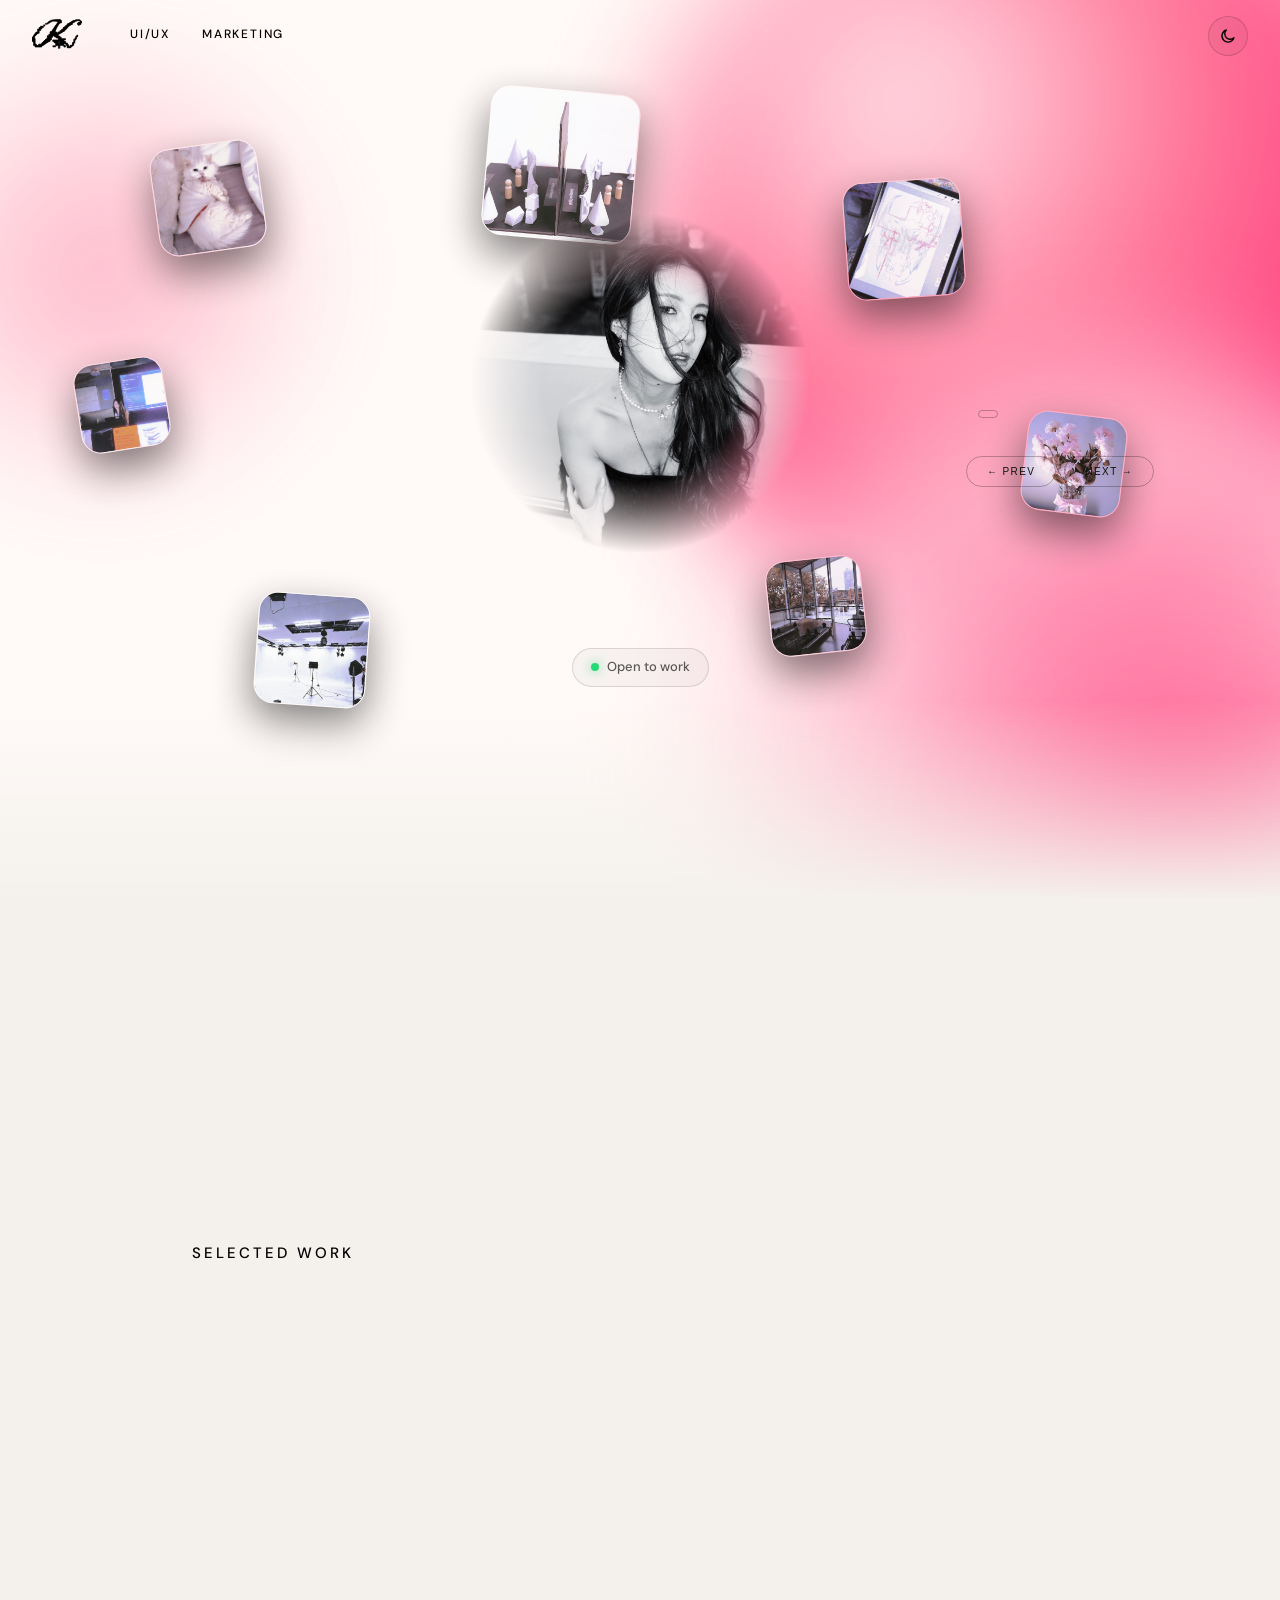
==== index.html @ b16f9fa7 "haha" ====
<!DOCTYPE html>
<html lang="en">
<head>
  <meta charset="utf-8">
  <meta name="viewport" content="width=device-width, initial-scale=1">
  <meta name="description" content="Karina Zhu - Multi-disciplinary designer building contemporary brands and crafting stories that capture attention.">

  <title>Karina Zhu</title>

  <link rel="icon" type="image/svg+xml" href="logo.svg">
  <link rel="preconnect" href="https://fonts.googleapis.com">
  <link rel="preconnect" href="https://fonts.gstatic.com" crossorigin>
  <link href="https://fonts.googleapis.com/css2?family=DM+Sans:wght@300;400;500&family=DM+Serif+Display:ital@0;1&family=Press+Start+2P&display=swap" rel="stylesheet">
  <link rel="stylesheet" href="style.css">

  <script src="https://cdnjs.cloudflare.com/ajax/libs/typed.js/2.1.0/typed.umd.js" defer></script>
  <script defer src="KarinaZhu.js"></script>
</head>

<body>
  <div id="loader">
    <img
    src="logo.svg"
    alt="Karina Zhu"
    class="loader-logo"
    >

    <p class="loader-text"></p>

    <div class="loader-dots">
    <span></span>
    <span></span>
    <span></span>
  </div>
</div>

  <a href="#" class="site-logo" aria-label="Karina Zhu home">    <svg width="137" height="81" viewBox="0 0 137 81" fill="none" xmlns="http://www.w3.org/2000/svg" aria-hidden="true">      <path d="M63.5 35.8931H68V39.3931H71V35.3931H76.5V31.8931H81V28.8931H83.5V27.3931H85.5V23.3931H89.5V20.8931H92V18.3931H94V16.8931H96V14.8931H98V12.3931H102.5V10.3931H104.5V8.8931H108.5V6.3931H112V4.3931H119V2.3931H131.5V4.3931H121.5V6.3931H116.5V8.8931H113V10.8931H110.5V13.3931V14.8931H106.5V16.8931H102.5V19.3931H100.5V20.8931H98V23.8931H96V25.8931H94V27.8931H92V29.8931H90V32.3931H88V34.3931H83.5V36.3931H82V37.8931H77.5V40.3931H73.5V42.3931H71V45.3931H60V35.8931H63.5Z" fill="black"/>      <path d="M131.5 4.3931V8.8931H127.5V10.8931H125V14.8931H127V17.3931H129.5V14.8931H134V10.8931H136V6.3931H133.5V4.3931H131.5Z" fill="black"/>      <path d="M131.5 4.3931V2.3931H119V4.3931H112V6.3931H108.5V8.8931H104.5V10.3931H102.5V12.3931H98V14.8931H96V16.8931H94V18.3931H92V20.8931H89.5V23.3931H85.5V27.3931H83.5V28.8931H81V31.8931H76.5V35.3931H71V39.3931H68V35.8931H63.5H60V45.3931H71V42.3931H73.5V40.3931H77.5V37.8931H82V36.3931H83.5V34.3931H88V32.3931H90V29.8931H92V27.8931H94V25.8931H96V23.8931H98V20.8931H100.5V19.3931H102.5V16.8931H106.5V14.8931H110.5V13.3931V10.8931H113V8.8931H116.5V6.3931H121.5V4.3931H131.5ZM131.5 4.3931V8.8931H127.5V10.8931H125V14.8931H127V17.3931H129.5V14.8931H134V10.8931H136V6.3931H133.5V4.3931H131.5Z" stroke="black"/>      <path d="M72.5 46.3931H76V49.8931H80V53.8931H91.5V57.3931H87.5V61.3931H84V64.8931H87.5V72.8931H76V65.3931V61.3931H72.5V57.3931V46.3931Z" fill="black"/>      <path d="M87.5 72.8931V76.8931H91.5V72.8931H87.5Z" fill="black"/>      <path d="M72.5 61.3931V57.3931H57V61.3931H61V65.3931H65V72.8931H72.5V65.3931V61.3931Z" fill="black"/>      <path d="M72.5 65.3931V72.8931V80.3931H76V72.8931V65.3931H72.5Z" fill="black"/>      <path d="M87.5 72.8931V64.8931H84V61.3931H87.5V57.3931H91.5V53.8931H80V49.8931H76V46.3931H72.5V57.3931M87.5 72.8931H76M87.5 72.8931V76.8931H91.5V72.8931H87.5ZM76 72.8931V65.3931M76 72.8931V80.3931M72.5 61.3931H76V65.3931M72.5 61.3931V57.3931M72.5 61.3931V65.3931M72.5 57.3931H57V61.3931H61V65.3931H65V72.8931H72.5M72.5 72.8931V65.3931M72.5 72.8931V80.3931M72.5 65.3931H76M72.5 65.3931V80.3931M76 65.3931V80.3931M76 80.3931H72.5" stroke="black"/>      <path d="M65 72.8931V76.8931H57V72.8931H65Z" fill="black" stroke="black"/>      <path d="M61.5 45.3931V48.8931H65.5V50.8931H67.5V52.3931H71.5H73V47.3931L61.5 45.3931Z" fill="black"/>      <path d="M88 61.3931H92V65.8931H97V70.3931H100V73.8931H102.5V77.3931H105V71.8931H111V64.3931H114.5V55.8931H117.5V52.3931H120V47.3931H123V43.8931H125V48.8931H122V54.3931H120V57.8931H117.5V65.8931H114.5V70.3931H113V73.8931H109.5V75.3931H107V77.3931V78.8931H105H96.5V71.8931H93V67.3931H90.5H83.5V63.3931V59.3931L88 61.3931Z" fill="black"/>      <path d="M61.5 45.3931V48.8931H65.5V50.8931H67.5V52.3931H71.5H73V47.3931L61.5 45.3931Z" stroke="black"/>      <path d="M88 61.3931H92V65.8931H97V70.3931H100V73.8931H102.5V77.3931H105V71.8931H111V64.3931H114.5V55.8931H117.5V52.3931H120V47.3931H123V43.8931H125V48.8931H122V54.3931H120V57.8931H117.5V65.8931H114.5V70.3931H113V73.8931H109.5V75.3931H107V77.3931V78.8931H105H96.5V71.8931H93V67.3931H90.5H83.5V63.3931V59.3931L88 61.3931Z" stroke="black"/>      <path d="M68 44.3931V42.8931L59.5 41.8931C61.5 47.0931 69 49.0598 72.5 49.3931V45.8931H71.5V44.3931H68Z" fill="black" stroke="black"/>      <path d="M76.5 10.3931C71.6667 17.0598 62.4 31.4931 64 35.8931C65.6 40.2931 62.6667 42.0598 61 42.3931V45.8931H56.5V49.8931H53V57.3931H49.5V61.3931H46.5C40.3333 65.7264 28 74.2931 28 73.8931V72.8931H26V76.8931H8.5V72.8931H4.5V61.3931H0.5V49.8931H2C3.5 45.5598 10.4 36.9931 12 35.3931H15.5V27.3931H19.5V23.3931H23.5V19.8931H31V23.3931H27V27.3931H23.5V31.3931H19.5V38.8931H17C14.5 41.0598 6 46.5931 6 53.3931H8.5V68.8931H12V72.8931H18.5V68.8931H26.5V66.3931C30.3333 62.8931 38.1 55.5931 38.5 54.3931H42V45.8931H46V42.3931H49.5V34.8931H53C60.3333 24.2264 74.9 2.6931 76.5 1.8931L78 3.3931L80 4.8931V10.3931H78.5H76.5Z" fill="black"/>      <path d="M28 73.8931C28 74.2931 40.3333 65.7264 46.5 61.3931H49.5V57.3931H53V49.8931H56.5V45.8931H61V42.3931C62.6667 42.0598 65.6 40.2931 64 35.8931C62.4 31.4931 71.6667 17.0598 76.5 10.3931H78.5H80V4.8931L78 3.3931L76.5 1.8931C74.9 2.6931 60.3333 24.2264 53 34.8931H49.5V42.3931H46V45.8931H42V54.3931H38.5C38.1 55.5931 30.3333 62.8931 26.5 66.3931V68.8931H18.5V72.8931H12V68.8931H8.5V53.3931H6C6 46.5931 14.5 41.0598 17 38.8931H19.5V31.3931H23.5V27.3931H27V23.3931H31V19.8931H23.5V23.3931H19.5V27.3931H15.5V35.3931H12C10.4 36.9931 3.5 45.5598 2 49.8931H0.5V61.3931H4.5V72.8931H8.5V76.8931H26V72.8931H28M28 73.8931C28 73.4931 28 73.0598 28 72.8931M28 73.8931V72.8931" stroke="black"/>      <path d="M31.5 15.8931V19.8931H35.5V15.8931H31.5Z" fill="black" stroke="black"/>      <path d="M36.5 11.3931V15.3931H40.5C50.8333 10.7264 54.7 2.79311 71.5 8.39311L76.5 10.8931H80.5V3.3931H77.5V0.893097H76C67.5 -0.273567 48.9 0.593115 40.5 11.3931H36.5Z" fill="black" stroke="black"/>    </svg>  </a>

  <nav class="nav" aria-label="Main navigation">
    <a href="#projects" class="nav__link">UI/UX</a>
    <a href="marketing.html" class="nav__link">Marketing</a>
  </nav>

  <button type="button" class="theme-toggle" id="themeToggle" aria-label="Switch to light mode" aria-pressed="false">
    <svg class="theme-toggle__icon theme-toggle__icon--sun" viewBox="0 0 24 24" fill="none" stroke="currentColor" stroke-width="1.8" stroke-linecap="round" aria-hidden="true">
      <circle cx="12" cy="12" r="4.2"></circle>
      <path d="M12 2.5v2.6M12 18.9v2.6M4.6 4.6l1.8 1.8M17.6 17.6l1.8 1.8M2.5 12h2.6M18.9 12h2.6M4.6 19.4l1.8-1.8M17.6 6.4l1.8-1.8"></path>
    </svg>
    <svg class="theme-toggle__icon theme-toggle__icon--moon" viewBox="0 0 24 24" fill="none" stroke="currentColor" stroke-width="1.8" stroke-linecap="round" stroke-linejoin="round" aria-hidden="true">
      <path d="M20 14.2A8.2 8.2 0 1 1 9.8 4a6.6 6.6 0 0 0 10.2 10.2Z"></path>
    </svg>
  </button>

  <main>
    <section class="hero" aria-label="Introduction">
      <div class="hero-gradient" aria-hidden="true">
        <div class="hero-gradient__blob hero-gradient__blob--1"></div>
        <div class="hero-gradient__blob hero-gradient__blob--2"></div>
        <div class="hero-gradient__blob hero-gradient__blob--3"></div>
      </div>

      <div class="hero-collage">
        <img src="mycat.jpg" class="hero-tile hero-tile--1" alt="" data-caption="My cat :3">
        <img src="prototype.jpg" class="hero-tile hero-tile--2" alt="" data-caption="Prototype for my graduate project.">
        <img src="drawing.jpg" class="hero-tile hero-tile--3" alt="" data-caption="You may see me drawing on the train 🎨">
        <img src="flowers.jpg" class="hero-tile hero-tile--4" alt="" data-caption="Flowers made my room looking cute.">
        <img src="pilates.jpg" class="hero-tile hero-tile--5" alt="" data-caption="My favourite exercise~">
        <img src="shooting.jpg" class="hero-tile hero-tile--6" alt="" data-caption="I'M A MODEL 🪩">
        <img src="figma.JPG" class="hero-tile hero-tile--7" alt="" data-caption="Held a Figma workshop @ USYD">
      </div>

      <div class="hero-content">
        <div class="hero-photo reveal">
          <img src="profile.jpg" alt="Karina Zhu" class="hero-photo__img">
        </div>

        <p class="hero-content__role reveal">
          <span class="rn-text"></span>
        </p>

        <p class="hero-status reveal">
          <span class="hero-status__dot" aria-hidden="true"></span>
          Open to work
        </p>
      </div>
    </section>

    <section class="intro">
      <div class="container">
        <h1 class="intro__headline intro__text reveal">
          Master of design graduate @ USYD
          <br>
          Principal Designer @ Unlimited Plus
        </h1>
        <p class="intro__copy intro__text reveal">
          Creating human-centered digital experiences that solve real problems and drive meaningful engagement.
        </p>
      </div>
    </section>

    <section id="projects" class="projects">
      <div class="container">
        <p class="projects__label">Selected work</p>
        <ul class="project-list" aria-label="Project list">
         <li class="project reveal" data-project="0" tabindex="0" role="button" aria-label="View Crossing without Crossing project">
            <div class="project__left">
              <span class="project__index" aria-hidden="true">01</span>
              <div>
                <h2 class="project__name">Crossing without Crossing</h2>
                <p class="project__discipline">Experience Design · Interactive Installation</p>
              </div>
            </div>
            <span class="project__arrow" aria-hidden="true">→</span>
          </li>

          <li class="project reveal" data-project="1" tabindex="0" role="button" aria-label="View City2Surf project">
            <div class="project__left">
              <span class="project__index" aria-hidden="true">02</span>
              <div>
                <h2 class="project__name">City2Surf</h2>
                <p class="project__discipline">UI/UX Design · Website</p>


              </div>
            </div>
            <span class="project__arrow" aria-hidden="true">→</span>
          </li>

          <li class="project reveal" data-project="2" tabindex="0" role="button" aria-label="View Ocean Echoes, City Rhythms project">
            <div class="project__left">
              <span class="project__index" aria-hidden="true">03</span>
              <div>
                <h2 class="project__name">Yasumo</h2>
                <p class="project__discipline">Product Design · Software Interfaces</p>


              </div>
            </div>
            <span class="project__arrow" aria-hidden="true">→</span>
          </li>

          <li class="project reveal" data-project="3" tabindex="0" role="button" aria-label="View Hester project">
            <div class="project__left">
              <span class="project__index" aria-hidden="true">04</span>
              <div>
                <h2 class="project__name">The Underwater Metropolis of 2100</h2>
                <p class="project__discipline">3D Modeling · Game Design</p>


              </div>
            </div>
            <span class="project__arrow" aria-hidden="true">→</span>
          </li>
        </ul>
      </div>
    </section>


    <section class="page-section page-section--wide" id="marketing">
      <div class="section-inner section-inner--wide">
        <h2 class="section-heading reveal">Archive</h2>

        <div class="stacks reveal" id="stacks">
          <div class="stack" data-stack="design" data-index="0" role="button" tabindex="0" aria-pressed="false" aria-label="Open Design">
            <div class="stack-pile">
              <div class="stack-layer stack-layer-3" aria-hidden="true"><img src="City2Surf.png" alt="" loading="lazy"></div>
              <div class="stack-layer stack-layer-4" aria-hidden="true"><img src="Ocean Echoes, City Rhythms.png" alt="" loading="lazy"></div>
              <div class="stack-layer stack-layer-1" aria-hidden="true"><img src="yasumo.jpg" alt="" loading="lazy"></div>
              <div class="stack-layer stack-layer-2" aria-hidden="true"><img src="Front end.jpg" alt="" loading="lazy"></div>
              <div class="stack-cover"><img src="cover 1.png" alt="Design"></div>
            </div>
            <div class="stack-label"> UI/UX </div>
          </div>

          <div class="stack" data-stack="marketing" data-index="1" role="button" tabindex="0" aria-pressed="false" aria-label="Open Marketing &amp; Branding">
            <div class="stack-pile">
              <div class="stack-layer stack-layer-3" aria-hidden="true"><img src="Poca.jpg" alt="" loading="lazy"></div>
              <div class="stack-layer stack-layer-4" aria-hidden="true"><img src="3D model.png" alt="" loading="lazy"></div>
              <div class="stack-layer stack-layer-1" aria-hidden="true"><img src="Publication.jpg" alt="" loading="lazy"></div>
              <div class="stack-layer stack-layer-2" aria-hidden="true"><img src="City2Surf.png" alt="" loading="lazy"></div>
              <div class="stack-cover"><img src="cover 2.png" alt="Marketing &amp; Branding"></div>
            </div>
            <div class="stack-label"> Marketing </div>
        </div>

          <div class="stack" data-stack="photo-video" data-index="2" role="button" tabindex="0" aria-pressed="false" aria-label="Open Photo &amp; Video">
            <div class="stack-pile">
              <div class="stack-layer stack-layer-3" aria-hidden="true"><img src="Ocean Echoes, City Rhythms.png" alt="" loading="lazy"></div>
              <div class="stack-layer stack-layer-4" aria-hidden="true"><img src="yasumo.jpg" alt="" loading="lazy"></div>
              <div class="stack-layer stack-layer-1" aria-hidden="true"><img src="GD 001.jpg" alt="" loading="lazy"></div>
              <div class="stack-layer stack-layer-2" aria-hidden="true"><img src="Poca.jpg" alt="" loading="lazy"></div>
              <div class="stack-cover"><img src="cover 3.png" alt="Photo &amp; Video"></div>
            </div>
            <div class="stack-label"> Videography </div>
          </div>

          <div class="stack" data-stack="art" data-index="3" role="button" tabindex="0" aria-pressed="false" aria-label="Open Art &amp; Graphic Design">
            <div class="stack-pile">
              <div class="stack-layer stack-layer-3" aria-hidden="true"><img src="Unlimited.png" alt="" loading="lazy"></div>
              <div class="stack-layer stack-layer-4" aria-hidden="true"><img src="Front end.jpg" alt="" loading="lazy"></div>
              <div class="stack-layer stack-layer-1" aria-hidden="true"><img src="3D model.png" alt="" loading="lazy"></div>
              <div class="stack-layer stack-layer-2" aria-hidden="true"><img src="City2Surf.png" alt="" loading="lazy"></div>
              <div class="stack-cover"><img src="cover 4.png" alt="Art &amp; Graphic Design"></div>
            </div>
            <div class="stack-label"> Graphic Design / 3D Modeling</div>
          </div>

          <div class="stack-drawer" id="stack-drawer" aria-live="polite"></div>
        </div>
      </div>
    </section>

    <section id="contact" class="contact">
      <div class="container">
        <div class="contact-card reveal">
          <div class="contact-card__main">
            <div>
              <p class="contact-card__eyebrow">Get in touch</p>
              <h4 class="contact-card__heading">Let's talk</h4>
              <p class="contact-card__copy">
                Collaborate, connect, or chat.
                <br>
                Design is what I do.
              </p>
            </div>
            <a href="https://www.linkedin.com/in/karina-zhu-15353122a" class="contact-card__cta">
              <span>View my LinkedIn</span>
              <span class="contact-card__cta-icon" aria-hidden="true">→</span>
            </a>
          </div>

          <div class="contact-card__grid">
            <div class="contact-card__group">
              <p class="contact-card__label">Quick actions</p>
              <button class="contact-action" type="button" id="copyEmail" data-copy="karinazhudesign@gmail.com">
                <span id="copyEmailText">karinazhudesign@gmail.com</span>
                <span aria-hidden="true">Copy</span>
              </button>
              <a class="contact-action" href="Karina Zhu Resume.pdf" aria-label="Download CV">
                <span>Download CV</span>
                <span aria-hidden="true">↓</span>
              </a>
            </div>

            <div class="contact-card__group">
              <p class="contact-card__label">Social</p>
              <div class="contact-card__social">
                <a href="https://www.instagram.com/7aem_karina/">Instagram</a>
                <a href="https://www.linkedin.com/in/karina-zhu-15353122a">LinkedIn</a>
              </div>
            </div>
          </div>

          <div class="contact-card__footer">
            <span>© 2026 Karina Zhu</span>
          </div>
        </div>
      </div>
    </section>
  </main>

  <div class="hero-tile__popup" id="heroTilePopup" role="tooltip">
    <p class="hero-tile__popup-text" id="heroTilePopupText">default</p>
  </div>

<div class="project__preview" id="hoverPreview">
    <img src="" alt="" id="hoverPreviewImg">
  </div>

  <div
  class="modal-overlay"
  id="modalOverlay"
  role="dialog"
  aria-modal="true"
  aria-labelledby="modalTitle"
  >
  
  <div class="modal" id="modal">
    
    <button
    class="modal__close"
    id="modalClose"
    aria-label="Close modal"
    >
    ✕
  </button>
  
  <div class="modal__image-wrap">

  <img
    id="modalImage"
    class="modal__image"
    src=""
    alt=""
  >

  <iframe
    id="modalVimeo"
    src=""
    width="1920"
    height="1050"
    frameborder="0"
    allow="autoplay; fullscreen; picture-in-picture; clipboard-write; encrypted-media; web-share"
    referrerpolicy="strict-origin-when-cross-origin"
    title="Project video">
  </iframe>

  <a
    class="modal__live"
    id="modalLive"
    href="#"
    target="_blank">
    See it live →
  </a>

</div>

</div>

<!-- Content -->
    <div class="modal__body">

      <div class="modal__meta">
        <span class="modal__index" id="modalIndex"></span>
        <span class="modal__tag" id="modalTag"></span>
      </div>

      <h2 class="modal__title" id="modalTitle"></h2>

      <p class="modal__desc" id="modalDesc"></p>

      <div class="modal__nav">
        <button
          class="modal__nav-btn"
          id="modalPrev"
          type="button"
        >
          ← Prev
        </button>

        <button
          class="modal__nav-btn"
          id="modalNext"
          type="button"
        >
          Next →
        </button>
      </div>

    </div>

  </div>
</div>
---- style.css ----
:root {
  --color-bg: #080808;
  --color-surface: #111111;
  --color-border: rgba(255, 255, 255, 0.07);
  --color-text-primary: rgba(255, 255, 255, 0.92);
  --color-text-secondary: rgba(255, 255, 255, 0.72);
  --color-text-muted: rgba(255, 255, 255, 0.35);
  --color-text-faint: rgba(255, 255, 255, 0.15);
  --color-accent: #ffffff;
  --font-sans: "DM Sans", sans-serif;
  --font-serif: "DM Serif Display", serif;
  --font-pixel: "Press Start 2P", monospace;
  --space-xs: 8px;
  --space-sm: 16px;
  --space-md: 32px;
  --space-lg: 64px;
  --space-xl: 120px;
  --transition: 0.1s ease;
  color-scheme: dark;
}

[data-theme="light"] {
  --color-bg: #f4f1ec;
  --color-surface: #ffffff;
  --color-border: rgba(0, 0, 0, 0.08);
  --color-text-primary: rgba(0, 0, 0, 0.88);
  --color-text-secondary: rgba(0, 0, 0, 0.64);
  --color-text-muted: rgba(0, 0, 0, 0.4);
  --color-text-faint: rgba(0, 0, 0, 0.2);
  --color-accent: #000000;
  color-scheme: light;
}

body {
  transition: background-color 0.35s ease, color 0.35s ease;
}

*,
*::before,
*::after {
  box-sizing: border-box;
  margin: 0;
  padding: 0;
}

#loader{
  position:fixed;
  inset:0;

  z-index:9999;

  background:#080808;

  display:flex;
  flex-direction:column;
  justify-content:center;
  align-items:center;

  gap:20px;

  transition:
    opacity .8s ease,
    visibility .8s ease;
}

#loader.hidden{
  opacity:0;
  visibility:hidden;
}

.loader-logo{
  width:120px;
  height:auto;

  filter:
  brightness(0)
  invert(1);

  animation:
  logoFade 3s ease-in-out infinite;
}

@keyframes logoFade{

  0%{
    opacity:.4;
    transform:scale(.98);
  }

  50%{
    opacity:1;
    transform:scale(1);
  }

  100%{
    opacity:.4;
    transform:scale(.98);
  }

}

.loader-text{
  font-family:"DM Sans",sans-serif;
  font-size:12px;

  letter-spacing:.08em;
  text-transform:none;
  max-width:320px;
  text-align:center;
  line-height:1.5;

  color:rgba(255,255,255,.55);

  transition: opacity .3s ease;

  animation:
  textPulse 2.5s ease infinite;
}

@keyframes textPulse{

  0%,100%{
    opacity:.35;
  }

  50%{
    opacity:.8;
  }

}

.loader-dots{
  display:flex;
  gap:10px;
}

.loader-dots span{

  width:8px;
  height:8px;

  border-radius:50%;
  background:#fff;

  animation:bounce 1s infinite;
}

.loader-dots span:nth-child(2){
  animation-delay:.15s;
}

.loader-dots span:nth-child(3){
  animation-delay:.3s;
}

@keyframes bounce{

  0%,80%,100%{
    transform:scale(.5);
    opacity:.4;
  }

  40%{
    transform:scale(1);
    opacity:1;
  }

}

html {
  scroll-behavior: smooth;
  -webkit-font-smoothing: antialiased;
}

body {
  overflow-x: hidden;
  background: var(--color-bg);
  color: var(--color-text-primary);
  font-family: var(--font-sans);
  font-size: 15px;
  line-height: 1.6;
}

a {
  color: inherit;
  text-decoration: none;
}

.site-logo {
  position: fixed;
  top: 19px;
  left: var(--space-md);
  z-index: 101;
  display: block;
  width: 50px;
  color: var(--color-accent);
  line-height: 0;
  transition: opacity var(--transition);
}

.site-logo:hover {
  opacity: 0.7;
}

.site-logo svg {
  display: block;
  width: 100%;
  height: auto;
}

.site-logo svg * {
  fill: currentColor;
  stroke: currentColor;
}

.container {
  max-width: 960px;
  margin: 0 auto;
  padding: 0 var(--space-md);
}

/* Navigation */
.nav {
  position: fixed;
  top: 15px;
  left: calc(var(--space-md) + 82px);
  z-index: 100;
  display: flex;
  align-items: center;
  gap: var(--space-md);
  padding: 10px 16px;
  border-radius: 100px;
  transition: all 0.3s ease;
}

.nav.scrolled {
  top: 18px;
  left: 50%;
  transform: translateX(-50%);
  border: 1px solid #ffffff;
  background: rgba(10, 10, 10, 0.55);
  backdrop-filter: blur(14px);
  -webkit-backdrop-filter: blur(14px);
}

[data-theme="light"] .nav.scrolled {
  border: 1px solid rgba(255, 143, 171, 0.55);
  background: rgba(255, 214, 224, 0.55);
  box-shadow: 0 8px 30px rgba(255, 91, 133, 0.18);
}

.nav__link {
  color: var(--color-accent);
  font-size: 12px;
  font-weight: 500;
  letter-spacing: 0.15em;
  text-transform: uppercase;
  transition: color var(--transition);
}

.nav__link:hover {
  color: var(--color-accent);
}

/* Theme toggle */
.theme-toggle {
  position: fixed;
  top: 16px;
  right: var(--space-md);
  z-index: 101;
  display: flex;
  align-items: center;
  justify-content: center;
  width: 40px;
  height: 40px;
  border: 1px solid rgba(255, 255, 255, 0.18);
  border-radius: 50%;
  background: rgba(255, 255, 255, 0.04);
  color: var(--color-accent);
  cursor: pointer;
  transition: background var(--transition), border-color var(--transition), transform 0.2s ease;
}

.theme-toggle:hover {
  border-color: rgba(255, 255, 255, 0.4);
  transform: translateY(-1px);
}

[data-theme="light"] .theme-toggle {
  border-color: rgba(0, 0, 0, 0.16);
  background: rgba(0, 0, 0, 0.04);
}

[data-theme="light"] .theme-toggle:hover {
  border-color: rgba(0, 0, 0, 0.35);
}

.theme-toggle__icon {
  width: 18px;
  height: 18px;
}

.theme-toggle__icon--moon {
  display: none;
}

[data-theme="light"] .theme-toggle__icon--sun {
  display: none;
}

[data-theme="light"] .theme-toggle__icon--moon {
  display: block;
}

/* ==========================
   Hero — personal photo collage
   ========================== */

.hero {
  position: relative;
  display: flex;
  align-items: center;
  justify-content: center;
  width: 100%;
  height: 100vh;
  min-height: 640px;
  overflow: hidden;
}

.hero::after {
  position: absolute;
  bottom: 0;
  left: 0;
  z-index: 2;
  width: 100%;
  height: 200px;
  background: linear-gradient(to bottom, transparent, var(--color-bg));
  content: "";
  pointer-events: none;
}

.hero-gradient {
  position: absolute;
  inset: 0;
  z-index: 0;
  overflow: hidden;
  background: #060606;
  pointer-events: none;
  transition: background-color 0.35s ease;
}

[data-theme="light"] .hero-gradient {
  background: #fffaf8;
}

.hero-gradient__blob {
  position: absolute;
  z-index: 0;
  border-radius: 50%;
  filter: blur(90px);
  mix-blend-mode: screen;
  will-change: transform;
}

.hero-gradient__blob--1 {
  top: -18%;
  right: -14%;
  left: auto;
  width: 62vw;
  height: 62vw;
  max-width: 680px;
  max-height: 680px;
  background: radial-gradient(circle at 60% 35%, #ffe9ee 0%, #ff2f74 40%, #7a0e38 68%, transparent 80%);
  opacity: 0.75;
  animation: blob-drift-1 22s ease-in-out infinite;
}

.hero-gradient__blob--2 {
  bottom: -18%;
  right: -12%;
  width: 55vw;
  height: 55vw;
  max-width: 560px;
  max-height: 560px;
  background: radial-gradient(circle at 62% 60%, #e8879c, #7a3450 50%, transparent 74%);
  opacity: 0.4;
  animation: blob-drift-2 26s ease-in-out infinite;
}

.hero-gradient__blob--3 {
  top: 30%;
  left: 8%;
  width: 30vw;
  height: 30vw;
  max-width: 340px;
  max-height: 340px;
  background: radial-gradient(circle, #3a0a1e, transparent 72%);
  opacity: 0.5;
  transform: translate(-50%, -50%);
  animation: blob-drift-3 30s ease-in-out infinite;
}

[data-theme="light"] .hero-gradient__blob {
  mix-blend-mode: normal;
  filter: blur(60px);
}

[data-theme="light"] .hero-gradient__blob--1 {
  background: radial-gradient(circle at 32% 32%, #ffe3ea 0%, #ff5b85 38%, #ff0f66 70%, transparent 85%);
  opacity: 0.85;
  width: 78vw;
  height: 78vw;
  max-width: 820px;
  max-height: 820px;
}

[data-theme="light"] .hero-gradient__blob--2 {
  background: radial-gradient(circle at 66% 68%, #ff2e73, #ffd0dc 55%, transparent 82%);
  opacity: 0.85;
  width: 72vw;
  height: 72vw;
  max-width: 740px;
  max-height: 740px;
}

[data-theme="light"] .hero-gradient__blob--3 {
  background: radial-gradient(circle, #ff86a8, transparent 74%);
  opacity: 0.65;
  width: 42vw;
  height: 42vw;
  max-width: 460px;
  max-height: 460px;
}

@keyframes blob-drift-1 {
  0%, 100% { transform: translate(0, 0) scale(1); }
  50%      { transform: translate(6%, 5%) scale(1.08); }
}

@keyframes blob-drift-2 {
  0%, 100% { transform: translate(0, 0) scale(1); }
  50%      { transform: translate(-5%, -6%) scale(1.06); }
}

@keyframes blob-drift-3 {
  0%, 100% { transform: translate(-50%, -50%) scale(1); }
  50%      { transform: translate(-46%, -55%) scale(1.14); }
}

.hero-collage {
  position: absolute;
  inset: 0;
  z-index: 1;
}

.hero-tile {
  position: absolute;
  width: 130px;
  height: 130px;
  object-fit: cover;
  border: 1px solid rgba(255, 255, 255, 0.14);
  border-radius: 20px;
  opacity: 0.9;
  box-shadow: 0 18px 40px rgba(0, 0, 0, 0.55);
  animation: hero-float 7s ease-in-out infinite;
  transition: transform 0.35s ease, opacity 0.35s ease, box-shadow 0.35s ease;
}

.hero-tile:hover {
  opacity: 1;
  transform: scale(1.08) rotate(0deg) !important;
  box-shadow: 0 22px 50px rgba(0, 0, 0, 0.7);
}

.hero-tile:hover,
.hero-tile:focus-visible {
  cursor: pointer;
}

/* Small dialogue popup shown while hovering a hero tile */
.hero-tile__popup {
  position: fixed;
  z-index: 40;
  max-width: 220px;
  padding: 9px 14px;
  border: 1px solid rgba(255, 255, 255, 0.16);
  border-radius: 10px;
  background: rgba(17, 17, 17, 0.92);
  backdrop-filter: blur(8px);
  -webkit-backdrop-filter: blur(8px);
  box-shadow: 0 12px 30px rgba(0, 0, 0, 0.5);
  opacity: 0;
  transform: translateY(6px) scale(0.96);
  transition: opacity 0.18s ease, transform 0.18s ease;
  pointer-events: none;
}

.hero-tile__popup.active {
  opacity: 1;
  transform: translateY(0) scale(1);
}

.hero-tile__popup-text {
  color: var(--color-accent);
  font-size: 12px;
  font-weight: 500;
  line-height: 1.4;
}

[data-theme="light"] .hero-tile__popup {
  border-color: rgba(0, 0, 0, 0.12);
  background: rgba(255, 255, 255, 0.94);
}

.hero-tile--1 { top: 16%;  left: 12%; width: 108px; height: 108px; rotate: -8deg;  animation-delay: 0s;    animation-duration: 6.5s; }
.hero-tile--2 { top: 10%;  left: 38%; width: 150px; height: 150px; rotate: 5deg;   animation-delay: .6s;   animation-duration: 8s;   }
.hero-tile--3 { top: 20%;  left: 66%; width: 118px; height: 118px; rotate: -4deg;  animation-delay: 1.1s;  animation-duration: 7.2s; }
.hero-tile--4 { top: 46%;  left: 80%; width: 100px; height: 100px; rotate: 7deg;   animation-delay: .3s;   animation-duration: 6.8s; }
.hero-tile--5 { top: 62%;  left: 60%; width: 96px;  height: 96px;  rotate: -6deg;  animation-delay: .9s;   animation-duration: 7.6s; }
.hero-tile--6 { top: 66%;  left: 20%; width: 112px; height: 112px; rotate: 4deg;   animation-delay: .2s;   animation-duration: 7s;   }
.hero-tile--7 { top: 40%;  left: 6%;  width: 90px;  height: 90px;  rotate: -9deg;  animation-delay: 1.4s;  animation-duration: 6.4s; }

@keyframes hero-float {
  0%, 100% { transform: translateY(0) rotate(var(--r, 0deg)); }
  50%      { transform: translateY(-16px) rotate(var(--r, 0deg)); }
}

.hero-content {
  position: relative;
  z-index: 3;
  display: flex;
  flex-direction: column;
  align-items: center;
  max-width: 640px;
  padding: 0 var(--space-md);
  text-align: center;
}

.hero-content__eyebrow {
  margin-bottom: var(--space-md);
  color: var(--color-text-muted);
  font-size: 13px;
  font-weight: 500;
  letter-spacing: 0.24em;
  text-transform: uppercase;
}

.hero-photo {
  width: min(340px, 56vw);
  aspect-ratio: 1;
}

.hero-photo__img {
  display: block;
  width: 100%;
  height: 100%;
  object-fit: cover;
  -webkit-mask-image: radial-gradient(closest-side, #000 58%, transparent 100%);
  mask-image: radial-gradient(closest-side, #000 58%, transparent 100%);
}

.hero-content__role {
  margin-top: var(--space-md);
  font-family: var(--font-sans);
  font-size: clamp(16px, 2.2vw, 22px);
  font-weight: 500;
  letter-spacing: 0.02em;
  color: var(--color-text-muted);
  min-height: 1.4em;
}

.rn-text {
  color: var(--color-accent);
}

.typed-cursor {
  color: var(--color-text-muted);
  font-weight: 300;
}

.hero-status {
  display: inline-flex;
  align-items: center;
  gap: 8px;
  margin-top: var(--space-md);
  padding: 8px 18px;
  border: 1px solid rgba(255, 255, 255, 0.16);
  border-radius: 100px;
  background: rgba(255, 255, 255, 0.05);
  backdrop-filter: blur(6px);
  -webkit-backdrop-filter: blur(6px);
  color: var(--color-text-secondary);
  font-size: 13px;
  font-weight: 500;
}

.hero-status__dot {
  width: 8px;
  height: 8px;
  border-radius: 50%;
  background: #27d974;
  box-shadow: 0 0 12px rgba(39, 217, 116, 0.7);
}

[data-theme="light"] .hero-status {
  border-color: rgba(0, 0, 0, 0.12);
  background: rgba(0, 0, 0, 0.03);
}

/* Intro */
.intro {
  padding: 64px 0 var(--space-lg);
}

.intro__text.reveal {
  opacity: 0;
  transform: translateY(28px);
  filter: blur(10px);
  transition:
    opacity 0.9s ease,
    transform 0.9s cubic-bezier(0.16, 1, 0.3, 1),
    filter 0.9s ease,
    color var(--transition);
}

.intro__text.reveal.is-visible {
  opacity: 1;
  transform: translateY(0);
  filter: blur(0);
}

.intro__headline {
  max-width: 680px;
  color: var(--color-text-primary);
  font-family: var(--font-sans);
  font-size: clamp(17px, 2.35vw, 24px);
  font-weight: 500;
  line-height: 1.3;
}

.intro__copy {
  margin-top: var(--space-sm);
  max-width: 680px;
  color: var(--color-text-secondary);
  font-family: var(--font-sans);
  font-size: clamp(18px, 2.4vw, 26px);
  font-weight: 500;
  line-height: 1.35;
}

/* ==========================
   Archive — stacked-photo picker
   ========================== */

.page-section {
  position: relative;
  padding: var(--space-lg) 0 var(--space-xl);
}

.page-section--wide {
  padding: var(--space-xl) 0 var(--space-xl);
}

.section-inner {
  position: relative;
  max-width: 960px;
  margin: 0 auto;
  padding: 0 var(--space-md);
  --page-gutter: var(--space-md);
}

.section-inner--wide {
  max-width: 1180px;
}

.section-heading {
  position: relative;
  z-index: 1;
  margin-bottom: var(--space-lg);
  color: var(--color-accent);
  font-family: var(--font-serif);
  font-weight: 400;
  font-size: clamp(30px, 4.5vw, 48px);
  letter-spacing: -0.01em;
}

/* Stack grid */
.stacks {
  position: relative;
  z-index: 1;
  display: grid;
  grid-template-columns: repeat(4, 1fr);
  gap: var(--space-lg) var(--space-md);
}

.stack {
  display: flex;
  flex-direction: column;
  align-items: center;
  gap: var(--space-sm);
  cursor: pointer;
  outline: none;
}

.stack-pile {
  position: relative;
  width: 220px;
  max-width: 100%;
  aspect-ratio: 1;
}

.stack-outline {
  position: absolute;
  inset: 0;
  width: 100%;
  height: 100%;
  filter: drop-shadow(0 16px 34px rgba(0, 0, 0, 0.5));
}

.stack-layer {
  position: absolute;
  inset: 0;
  z-index: 1;
  overflow: hidden;
  border: 1px solid rgba(255, 255, 255, 0.12);
  border-radius: 18px;
  opacity: 0;
  transition: transform 0.4s cubic-bezier(0.2, 0.8, 0.2, 1), opacity 0.3s ease;
}

.stack-layer img {
  display: block;
  width: 100%;
  height: 100%;
  object-fit: cover;
}

.stack-layer-1 { transform: rotate(-13deg) translate(-10px, 6px) scale(0.92); }
.stack-layer-2 { transform: rotate(9deg)  translate(10px, 4px)  scale(0.92); }
.stack-layer-3 { transform: rotate(-6deg) translate(-6px, -8px) scale(0.92); }
.stack-layer-4 { transform: rotate(12deg) translate(8px, -6px)  scale(0.92); }

.stack:hover .stack-layer,
.stack:focus-visible .stack-layer,
.stack[aria-pressed="true"] .stack-layer {
  opacity: 1;
}

.stack:hover .stack-layer-1,
.stack[aria-pressed="true"] .stack-layer-1 { transform: rotate(-13deg) translate(-30px, 14px) scale(0.94); }
.stack:hover .stack-layer-2,
.stack[aria-pressed="true"] .stack-layer-2 { transform: rotate(9deg)  translate(28px, 10px)  scale(0.94); }
.stack:hover .stack-layer-3,
.stack[aria-pressed="true"] .stack-layer-3 { transform: rotate(-6deg) translate(-18px, -22px) scale(0.94); }
.stack:hover .stack-layer-4,
.stack[aria-pressed="true"] .stack-layer-4 { transform: rotate(12deg) translate(20px, -20px)  scale(0.94); }

.stack-cover {
  position: relative;
  z-index: 2;
  width: 100%;
  height: 100%;
  overflow: hidden;
  border: 1px solid rgba(255, 255, 255, 0.16);
  border-radius: 18px;
  background: #1a1a1a;
  box-shadow: 0 18px 40px rgba(0, 0, 0, 0.55);
  transition: transform 0.35s ease, border-color 0.25s ease;
}

.stack-cover img {
  display: block;
  width: 100%;
  height: 100%;
  object-fit: cover;
}

.stack:hover .stack-cover,
.stack[aria-pressed="true"] .stack-cover {
  transform: translateY(-6px) scale(1.03);
  border-color: rgba(255, 255, 255, 0.45);
}

.stack-label {
  max-width: 170px;
  color: var(--color-text-muted);
  font-size: 12px;
  letter-spacing: 0.03em;
  line-height: 1.45;
  text-align: center;
  transition: color var(--transition);
}

.stack[aria-pressed="true"] .stack-label {
  color: var(--color-accent);
}

/* Drawer that opens beneath the row when a stack is selected */
.stack-drawer {
  grid-column: 1 / -1;
  max-height: 0;
  margin-top: 0;
  overflow: hidden;
  transition: max-height 0.5s ease, margin-top 0.5s ease;
}

.stack-drawer.open {
  max-height: 1200px;
  margin-top: var(--space-lg);
}

.stack-drawer__heading {
  margin-bottom: var(--space-sm);
  color: var(--color-accent);
  font-family: var(--font-serif);
  font-size: clamp(20px, 2.6vw, 28px);
  font-weight: 400;
}

.stack-drawer__grid {
  display: grid;
  grid-template-columns: repeat(auto-fill, minmax(180px, 1fr));
  gap: 14px;
  padding-bottom: var(--space-sm);
}

.stack-drawer__item {
  aspect-ratio: 4 / 3;
  overflow: hidden;
  border: 0.5px solid rgba(255, 255, 255, 0.12);
  border-radius: 10px;
}

.stack-drawer__item img {
  display: block;
  width: 100%;
  height: 100%;
  object-fit: cover;
}

/* Projects */
.projects {
  padding: var(--space-lg) 0 var(--space-xl);
}

.projects__label {
  margin-bottom: var(--space-md);
  color: var(--color-accent);
  font-size: 15px;
  font-weight: 500;
  letter-spacing: 0.2em;
  text-transform: uppercase;
}

.project-list {
  list-style: none;
}

.project {
  position: relative;
  display: flex;
  align-items: center;
  justify-content: space-between;
  padding: 20px 0;
  border-bottom: 0.5px solid var(--color-border);
  cursor: pointer;
  transition: opacity var(--transition);
}

.project:first-child {
  border-top: 0.5px solid var(--color-border);
}

.project-list:hover .project:not(:hover) {
  opacity: 0.35;
}

.project__left {
  display: flex;
  align-items: center;
  gap: 20px;
}

.project__index {
  min-width: 22px;
  color: var(--color-accent);
  font-size: 15px;
  font-weight: 300;
  transition: color var(--transition);
}

.project__name {
  color: var(--color-accent);
  font-size: 30px;
  font-weight: 600;
  letter-spacing: -0.01em;
}

.project__discipline {
  margin-top: 2px;
  color: var(--color-text-muted);
  font-size: 11px;
  letter-spacing: 0.08em;
}

.project__arrow {
  color: var(--color-text-faint);
  font-size: 20px;
  opacity: 0;
  transform: translateX(-8px);
  transition: opacity var(--transition), transform var(--transition);
}

.project:hover .project__arrow {
  opacity: 1;
  transform: translateX(0);
}

.project:hover .project__index {
  color: var(--color-text-muted);
}

.project__preview {
  position: fixed;
  z-index: 150;
  width: 450px;
  height: 300px;
  overflow: hidden;
  border: 0.5px solid rgba(255, 255, 255, 0.08);
  border-radius: 6px;
  box-shadow: 0 24px 60px rgba(0, 0, 0, 0.7);
  opacity: 0;
  pointer-events: none;
  transform: scale(0.92) translateY(6px);
  transition: opacity 0.25s ease, transform 0.25s ease;
}

.project__preview.active {
  opacity: 1;
  transform: scale(1) translateY(0);
}

.project__preview img {
  display: block;
  width: 100%;
  height: 100%;
  object-fit: cover;
}

/* Modal */
.modal-overlay {
  position: fixed;
  inset: 0;
  z-index: 200;
  display: flex;
  align-items: center;
  justify-content: center;
  background: rgba(0, 0, 0, 0);
  backdrop-filter: blur(0);
  -webkit-backdrop-filter: blur(0);
  pointer-events: none;
  transition: background 0.35s ease, backdrop-filter 0.35s ease;
}

.modal-overlay.open {
  background: rgba(0, 0, 0, 0.82);
  backdrop-filter: blur(12px);
  -webkit-backdrop-filter: blur(12px);
  pointer-events: all;
}

.modal {
  position: relative;
  width: calc(100% - 48px);
  max-width: 840px;
  overflow: hidden;
  border: 0.5px solid rgba(255, 255, 255, 0.1);
  border-radius: 12px;
  background: #121212;
  opacity: 0;
  transform: translateY(28px) scale(0.97);
  transition: opacity 0.35s ease, transform 0.35s ease;
}

.modal-overlay.open .modal {
  opacity: 1;
  transform: translateY(0) scale(1);
}

.modal__image-wrap {
  width: 100%;
  overflow: hidden;
  background: #1a1a1a;
  aspect-ratio: 16 / 9;
}

.modal__image-wrap img {
  display: block;
  width: 100%;
  height: 100%;
  object-fit: cover;
  transition: transform 0.6s ease;
}

.modal-overlay.open .modal__image-wrap img {
  transform: scale(1);
}

.modal__body {
  padding: 28px 32px 32px;
}

.modal__meta {
  display: flex;
  align-items: center;
  gap: 12px;
  margin-bottom: 14px;
}

.modal__index {
  color: #ffffff;
  font-size: 10px;
  font-weight: 300;
}

.modal__tag {
  padding: 3px 9px;
  border: 0.5px solid rgba(255, 255, 255, 0.5);
  border-radius: 100px;
  color: #ffffff;
  font-size: 9px;
  font-weight: 500;
  letter-spacing: 0.14em;
  text-transform: uppercase;
}

.modal__title {
  margin-bottom: 12px;
  color: #ffffff;
  font-family: var(--font-serif);
  font-size: clamp(28px, 4vw, 40px);
  font-weight: 400;
  letter-spacing: -0.01em;
}

.modal__desc {
  max-width: 560px;
  color: rgba(255, 255, 255, 0.78);
  font-size: 13px;
  line-height: 1.7;
}

.modal__close {
  position: absolute;
  top: 16px;
  right: 16px;
  z-index: 10;
  display: flex;
  align-items: center;
  justify-content: center;
  width: 36px;
  height: 36px;
  border: 0.5px solid rgba(255, 255, 255, 0.5);
  border-radius: 50%;
  background: rgba(255, 255, 255, 0.06);
  color: #ffffff;
  cursor: pointer;
  font-size: 16px;
  line-height: 1;
  transition: background var(--transition), color var(--transition);
}

.modal__close:hover {
  background: rgba(255, 255, 255, 0.12);
  color: var(--color-accent);
}

.modal__nav {
  display: flex;
  gap: 8px;
  margin-top: 24px;
}

.modal__nav-btn {
  padding: 9px 20px;
  border: 0.5px solid rgba(255, 255, 255, 0.5);
  border-radius: 100px;
  background: transparent;
  color: #ffffff;
  cursor: pointer;
  font-size: 10px;
  font-weight: 500;
  letter-spacing: 0.14em;
  text-transform: uppercase;
  transition: color var(--transition), border-color var(--transition), background var(--transition);
}

.modal__nav-btn:hover {
  border-color: rgba(255, 255, 255, 0.4);
  background: rgba(255, 255, 255, 0.04);
  color: var(--color-accent);
}

.modal__nav-btn:disabled {
  cursor: default;
  opacity: 0.2;
  pointer-events: none;
}

/* Contact */
.contact {
  padding: var(--space-xl) 0 var(--space-lg);
  border-top: 0.5px solid var(--color-border);
}

.contact-card {
  overflow: hidden;
  border: 1px solid #dedede;
  border-radius: 30px;
  background: #ffffff;
  color: #111111;
  box-shadow: 0 18px 48px rgba(0, 0, 0, 0.28);
  max-width: 850px;
  height: auto;
  margin: 0 auto;
}

.contact-card__main {
  display: flex;
  align-items: flex-start;
  justify-content: space-between;
  gap: var(--space-md);
  padding: 32px;
}

.contact-card__eyebrow,
.contact-card__label {
  color: rgba(0, 0, 0, 0.34);
  font-size: 14px;
  font-weight: 500;
}

.contact-card__heading {
  margin-top: 18px;
  font-family: var(--font-serif);
  font-size: clamp(30px, 4.8vw, 56px);
  font-weight: 400;
  line-height: 0.92;
}

.contact-card__copy {
  margin-top: 18px;
  color: rgba(0, 0, 0, 0.72);
  font-size: 18px;
  font-weight: 500;
  line-height: 1.35;
}

.contact-card__cta,
.contact-action,
.contact-card__top {
  display: inline-flex;
  align-items: center;
  justify-content: center;
}

.contact-card__cta {
  gap: 12px;
  flex-shrink: 0;
  padding: 10px 12px 10px 18px;
  border-radius: 40px;
  background: #111111;
  color: #ffffff;
  font-size: 13px;
  font-weight: 500;
  transition: transform var(--transition), background var(--transition);
}

.contact-card__cta:hover {
  background: #2a2a2a;
  transform: translateY(-2px);
}

.contact-card__cta-icon {
  display: grid;
  place-items: center;
  width: 34px;
  height: 34px;
  border-radius: 50%;
  background: #ffffff;
  color: #111111;
}

.contact-card__grid {
  display: grid;
  grid-template-columns: 1.4fr 1fr 1fr;
  gap: 24px;
  padding: 28px 32px;
  border-top: 1px solid rgba(0, 0, 0, 0.08);
}

.contact-card__group {
  display: grid;
  gap: 12px;
  align-content: start;
}

.contact-action {
  justify-content: space-between;
  gap: 16px;
  width: 100%;
  min-height: 48px;
  padding: 0 18px;
  border: 1px solid rgba(0, 0, 0, 0.08);
  border-radius: 50px;
  background: rgba(0, 0, 0, 0.035);
  color: #111111;
  cursor: pointer;
  font: inherit;
  font-size: 14px;
  font-weight: 500;
  transition: background var(--transition), border-color var(--transition), transform var(--transition);
}

.contact-action:hover {
  border-color: rgba(0, 0, 0, 0.22);
  background: rgba(0, 0, 0, 0.07);
  transform: translateY(-1px);
}

.contact-card__nav,
.contact-card__social {
  display: flex;
  flex-wrap: wrap;
  gap: 8px;
}

.contact-card__nav a,
.contact-card__social a {
  color: rgba(0, 0, 0, 0.72);
  font-size: 14px;
  font-weight: 500;
  transition: color var(--transition);
}

.contact-card__nav a:not(:last-child)::after,
.contact-card__social a:not(:last-child)::after {
  content: ",";
}

.contact-card__nav a:hover,
.contact-card__social a:hover {
  color: #111111;
}

.contact-card__footer {
  display: grid;
  grid-template-columns: 1fr auto 48px;
  align-items: center;
  gap: var(--space-sm);
  padding: 18px 24px 18px 32px;
  border-top: 1px solid rgba(0, 0, 0, 0.08);
  color: rgba(0, 0, 0, 0.4);
  font-size: 14px;
}

.contact-card__status {
  display: inline-flex;
  align-items: center;
  gap: 8px;
  width: fit-content;
  color: rgba(0, 0, 0, 0.46);
  font-weight: 500;
}

.contact-card__dot {
  width: 9px;
  height: 9px;
  border-radius: 50%;
  background: #27d974;
  box-shadow: 0 0 16px rgba(39, 217, 116, 0.7);
}

.contact-card__top {
  width: 48px;
  height: 48px;
  border: 1px solid #eeeeee;
  border-radius: 50%;
  background: #ffffff;
  color: #777777;
  font-size: 20px;
  transition: color var(--transition), transform var(--transition);
}

.contact-card__top:hover {
  color: #111111;
  transform: translateY(-2px);
}

/* Reveal animations */
.reveal {
  opacity: 0;
  transform: translateY(20px);
  transition: opacity 0.6s ease, transform 0.6s ease;
}

.reveal.is-visible {
  opacity: 1;
  transform: translateY(0);
}

.reveal:nth-child(2) {
  transition-delay: 0.08s;
}

.reveal:nth-child(3) {
  transition-delay: 0.16s;
}

.reveal:nth-child(4) {
  transition-delay: 0.24s;
}

.reveal:nth-child(5) {
  transition-delay: 0.32s;
}

.reveal:nth-child(6) {
  transition-delay: 0.4s;
}

@media (max-width:600px){

  .hero {
    height: 100vh;
    min-height: 560px;
  }

  .hero-tile {
    width: 74px !important;
    height: 74px !important;
    border-radius: 14px;
  }

  .hero-tile--1 { top: 15%; left: 8%; }
  .hero-tile--2 { top: 10%;  left: 62%; width: 92px !important; height: 92px !important; }
  .hero-tile--3 { top: 74%; left: 66%; }
  .hero-tile--4 { top: 78%; left: 10%; }
  .hero-tile--5 { display: none; }
  .hero-tile--6 { display: none; }
  .hero-tile--7 { top: 24%; left: 74%; }
  .hero-photo {
    width: min(240px, 66vw);
  }

  .stacks {
    grid-template-columns: 1fr;
    gap: 60px;
  }

  .stack{
    width: 100%;
  }

  .stack-pile {
    width: 200px;
    max-width: 260px;
  }

  .site-logo {
    top: 18px;
    width: 50px;
  }

  .nav {
    left: 50%;
    transform: translateX(-50%);
    gap: var(--space-sm);
    padding: 9px 10px;
}

  .nav.scrolled {
    left: 50%;
  }

  .page-section {
    padding: var(--space-md) 0 var(--space-lg);
  }

  .stack-drawer__grid {
    grid-template-columns: repeat(auto-fill, minmax(120px, 1fr));
  }

  .contact-card {
    border-radius: 22px;
  }

  .contact-card__main,
  .contact-card__grid,
  .contact-card__footer {
    padding: 22px;
  }

  .contact-card__heading{
    margin-top:12px;
    font-size:32px;
    line-height:.92;
}
  .contact-card__main,
  .contact-card__grid {
    grid-template-columns: 1fr;
  }

  .contact-card__main {
    display: grid;
  }

  .contact-card__cta{
    width:100%;
    min-height:52px;
    padding:12px 16px;
    font-size:14px;
}

  .contact-card__copy{
    margin-top:14px;
    font-size:16px;
    line-height:1.5;
}

  .contact-card__footer {
    grid-template-columns: 1fr 48px;
  }

  .contact-card__footer > span {
    grid-column: 1 / -1;
    order: 3;
  }

  .project__name {
    font-size: 18px;
  }

  .project__preview {
    display: none;
  }

  .modal__body {
    padding: 20px 20px 24px;
  }
  
  .contact-card__cta-icon{
    display:none;
}
}

@media (prefers-reduced-motion: reduce) {
  .hero-tile,
  .hero-gradient__blob {
    animation: none;
  }

  .reveal,
  .intro__text.reveal,
  .stack-layer,
  .stack-cover,
  .stack-drawer,
  .hero-tile__popup {
    transition-duration: 0.01ms !important;
  }
}

/* ==========================
   Marketing — case study cards
   ========================== */

.cs-zone {
  position: relative;
}

.cs-inline-grid {
  display: grid;
  grid-template-columns: repeat(2, 1fr);
  gap: var(--space-md);
}

.cs-card {
  position: relative;
  display: flex;
  flex-direction: column;
  border: 1px solid var(--color-border);
  border-radius: 22px;
  overflow: hidden;
  background: var(--color-surface);
  cursor: pointer;
  transition: transform 0.35s ease, border-color 0.25s ease, box-shadow 0.35s ease;
}

.cs-card:hover {
  transform: translateY(-6px);
  border-color: rgba(255, 91, 133, 0.5);
  box-shadow: 0 24px 48px rgba(0, 0, 0, 0.25);
}

.csc-top {
  padding: 22px 22px 14px;
}

.csc-header-row {
  display: flex;
  align-items: center;
  justify-content: space-between;
  margin-bottom: 12px;
}

.csc-tags {
  display: flex;
  gap: 6px;
  flex-wrap: wrap;
}

.csc-badge {
  padding: 4px 10px;
  border-radius: 100px;
  font-size: 10px;
  font-weight: 600;
  letter-spacing: 0.04em;
  background: rgba(255, 91, 133, 0.14) !important;
  color: #ff5b85 !important;
}

[data-theme="light"] .csc-badge {
  background: rgba(255, 91, 133, 0.14) !important;
  color: #c81956 !important;
}

.csc-meta {
  color: var(--color-text-muted);
  font-size: 11px;
  letter-spacing: 0.08em;
  text-transform: uppercase;
}

.csc-title {
  font-family: var(--font-serif);
  font-size: clamp(22px, 3vw, 28px);
  font-weight: 400;
  color: var(--color-accent);
  margin-bottom: 6px;
}

.csc-desc {
  color: var(--color-text-secondary);
  font-size: 13px;
  line-height: 1.6;
  max-width: 90%;
}

.csc-img-panel {
  position: relative;
  aspect-ratio: 16 / 10;
  overflow: hidden;
}

.csc-static,
.csc-vid {
  position: absolute;
  inset: 0;
  width: 100%;
  height: 100%;
  object-fit: cover;
}

.csc-vid {
  opacity: 0;
  transition: opacity 0.35s ease;
}

.cs-card:hover .csc-vid {
  opacity: 1;
}

.csc-crown {
  position: absolute;
  top: 16px;
  right: 16px;
  z-index: 3;
  width: 40px;
  height: 40px;
}

.csc-crown-icon {
  width: 100%;
  height: 100%;
  filter: drop-shadow(0 6px 14px rgba(0, 0, 0, 0.35));
}

.csc-crown-bubble {
  position: absolute;
  top: 46px;
  right: 0;
  width: 210px;
  opacity: 0;
  transform: translateY(-6px);
  transition: opacity 0.2s ease, transform 0.2s ease;
  pointer-events: none;
}

.csc-crown:hover .csc-crown-bubble {
  opacity: 1;
  transform: translateY(0);
}

.csc-bubble-shape {
  width: 100%;
  height: auto;
  color: #1a1a1a;
}

.csc-bubble-text {
  position: absolute;
  inset: 0;
  display: flex;
  flex-direction: column;
  align-items: center;
  justify-content: center;
  text-align: center;
  padding: 0 20px;
}

.csc-bubble-place {
  font-size: 11px;
  font-weight: 700;
  color: #1a1a1a;
}

.csc-bubble-name {
  font-size: 9px;
  color: #666;
}

.csc-outline {
  display: none;
}

@media (max-width: 900px) {
  .cs-inline-grid {
    grid-template-columns: 1fr;
  }
}

/* ==========================
   Resume page
   ========================== */

.resume-page {
  padding: 140px 0 var(--space-xl);
}

.resume-header {
  display: flex;
  align-items: flex-start;
  justify-content: space-between;
  gap: var(--space-md);
  margin-bottom: var(--space-lg);
  flex-wrap: wrap;
}

.resume-header h1 {
  font-family: var(--font-serif);
  font-weight: 400;
  font-size: clamp(36px, 6vw, 56px);
  color: var(--color-accent);
}

.resume-download {
  display: inline-flex;
  align-items: center;
  gap: 8px;
  padding: 12px 22px;
  border-radius: 100px;
  background: var(--color-accent);
  color: var(--color-bg);
  font-size: 13px;
  font-weight: 600;
  letter-spacing: 0.04em;
  transition: transform var(--transition), opacity var(--transition);
}

.resume-download:hover {
  transform: translateY(-2px);
  opacity: 0.85;
}

.resume-subheading {
  font-family: var(--font-serif);
  font-weight: 400;
  font-size: clamp(20px, 2.6vw, 26px);
  color: var(--color-accent);
  margin: var(--space-lg) 0 var(--space-sm);
}

.resume-subheading:first-of-type {
  margin-top: 0;
}

.exp-row {
  padding: 18px 0;
  border-bottom: 0.5px solid var(--color-border);
  cursor: pointer;
}

.exp-row:first-child {
  border-top: 0.5px solid var(--color-border);
}

.exp-header {
  display: flex;
  align-items: center;
  gap: 16px;
}

.exp-icon {
  width: 42px;
  height: 42px;
  border-radius: 10px;
  object-fit: cover;
  border: 1px solid var(--color-border);
  flex-shrink: 0;
  background: var(--color-surface);
}

.exp-info {
  flex: 1;
}

.exp-company {
  color: var(--color-accent);
  font-size: 16px;
  font-weight: 600;
}

.exp-role {
  margin-top: 2px;
  color: var(--color-text-muted);
  font-size: 12px;
  letter-spacing: 0.03em;
}

.exp-chevron {
  color: var(--color-text-muted);
  font-size: 18px;
  transition: transform 0.25s ease;
}

.exp-row.exp-open .exp-chevron {
  transform: rotate(180deg);
}

.exp-body {
  max-height: 0;
  overflow: hidden;
  transition: max-height 0.4s ease, margin-top 0.4s ease;
}

.exp-row.exp-open .exp-body {
  max-height: 400px;
  margin-top: 14px;
}

.exp-sub {
  color: var(--color-text-secondary);
  font-size: 13px;
  margin-bottom: 8px;
  font-style: italic;
}

.exp-bullets {
  padding-left: 18px;
  color: var(--color-text-secondary);
  font-size: 13.5px;
  line-height: 1.75;
}

.edu-row {
  display: flex;
  align-items: center;
  gap: 16px;
  padding: 14px 0;
}

.edu-school {
  color: var(--color-accent);
  font-size: 16px;
  font-weight: 600;
}

.edu-meta {
  margin-top: 2px;
  color: var(--color-text-muted);
  font-size: 12px;
}

.skills-wrap {
  display: flex;
  flex-wrap: wrap;
  gap: 10px;
  margin-bottom: 12px;
}

.skill-chip {
  display: inline-flex;
  align-items: center;
  gap: 6px;
  padding: 8px 16px;
  border: 1px solid var(--color-border);
  border-radius: 100px;
  font-size: 12.5px;
  font-weight: 500;
  color: var(--color-text-secondary);
  background: var(--color-surface);
}

.skill-chip-icon {
  width: 15px;
  height: 15px;
  object-fit: contain;
}

/* ==========================
   Case study page (marketing detail)
   ========================== */

.csp-wrap {
  max-width: 760px;
  margin: 0 auto;
  padding: 140px var(--space-md) var(--space-xl);
}

.csp-top {
  margin-bottom: var(--space-lg);
}

.csp-top a {
  display: inline-flex;
  align-items: center;
  gap: 8px;
  color: var(--color-text-muted);
  font-size: 12px;
  font-weight: 500;
  letter-spacing: 0.08em;
  text-transform: uppercase;
  transition: color var(--transition);
}

.csp-top a:hover {
  color: var(--color-accent);
}

.csp-hero-img {
  display: block;
  width: 100%;
  max-height: 460px;
  object-fit: cover;
  border-radius: 18px;
  margin-bottom: var(--space-lg);
  border: 1px solid var(--color-border);
}

.csp-eyebrow {
  color: #ff5b85;
  font-size: 12px;
  font-weight: 600;
  letter-spacing: 0.14em;
  text-transform: uppercase;
  margin-bottom: 14px;
}

.csp-title {
  font-family: var(--font-serif);
  font-weight: 400;
  font-size: clamp(30px, 5vw, 46px);
  line-height: 1.15;
  color: var(--color-accent);
  max-width: 780px;
}

.csp-meta {
  display: grid;
  grid-template-columns: repeat(auto-fit, minmax(140px, 1fr));
  gap: var(--space-md);
  margin: var(--space-lg) 0;
  padding: 20px 0;
  border-top: 0.5px solid var(--color-border);
  border-bottom: 0.5px solid var(--color-border);
}

.csp-meta dt {
  color: var(--color-text-muted);
  font-size: 11px;
  letter-spacing: 0.1em;
  text-transform: uppercase;
  margin-bottom: 4px;
}

.csp-meta dd {
  color: var(--color-text-primary);
  font-size: 13.5px;
  font-weight: 500;
}

.csp-jump {
  display: flex;
  flex-wrap: wrap;
  gap: 8px;
  margin-bottom: var(--space-xl);
}

.csp-jump a {
  padding: 8px 16px;
  border: 1px solid var(--color-border);
  border-radius: 100px;
  font-size: 11.5px;
  font-weight: 500;
  color: var(--color-text-secondary);
  transition: all var(--transition);
}

.csp-jump a:hover {
  border-color: rgba(255, 91, 133, 0.5);
  color: var(--color-accent);
}

.csp-section {
  margin-bottom: var(--space-xl);
  scroll-margin-top: 100px;
}

.csp-section h2 {
  font-family: var(--font-serif);
  font-weight: 400;
  font-size: clamp(24px, 3.4vw, 32px);
  color: var(--color-accent);
  margin-bottom: var(--space-sm);
}

.csp-section p {
  color: var(--color-text-secondary);
  font-size: 15px;
  line-height: 1.8;
  margin-bottom: 14px;
}

.csp-lead {
  font-size: 18px !important;
  color: var(--color-text-primary) !important;
  font-weight: 500;
}

.csp-figure {
  margin: var(--space-md) 0;
}

.csp-figure img {
  width: 100%;
  border-radius: 14px;
  object-fit: cover;
  max-height: 420px;
  border: 1px solid var(--color-border);
}

.csp-split {
  display: grid;
  grid-template-columns: 1fr 1fr;
  gap: var(--space-md);
  margin: var(--space-md) 0;
}

.csp-split-accent p {
  font-family: var(--font-serif);
  font-size: 19px;
  line-height: 1.4;
  color: var(--color-accent);
}

@media (max-width: 760px) {
  .csp-split {
    grid-template-columns: 1fr;
  }
}

.csp-footer {
  border-top: 0.5px solid var(--color-border);
  padding-top: var(--space-lg);
}

.csp-btn {
  display: inline-flex;
  align-items: center;
  gap: 8px;
  padding: 12px 22px;
  border-radius: 100px;
  background: var(--color-accent);
  color: var(--color-bg);
  font-size: 13px;
  font-weight: 600;
  margin-top: 8px;
}

.csp-more-label {
  margin: var(--space-xl) 0 var(--space-md);
  color: var(--color-text-muted);
  font-size: 11px;
  letter-spacing: 0.1em;
  text-transform: uppercase;
}

.csp-more-row {
  display: grid;
  grid-template-columns: repeat(auto-fit, minmax(160px, 1fr));
  gap: 14px;
}

.csp-more-card {
  border: 1px solid var(--color-border);
  border-radius: 14px;
  overflow: hidden;
  transition: transform var(--transition), border-color var(--transition);
}

.csp-more-card:hover {
  transform: translateY(-3px);
  border-color: rgba(255, 91, 133, 0.5);
}

.csp-more-thumb {
  aspect-ratio: 4 / 3;
  overflow: hidden;
}

.csp-more-thumb img {
  width: 100%;
  height: 100%;
  object-fit: cover;
}

.csp-more-body {
  padding: 10px 12px 14px;
}

.csp-more-title {
  font-size: 13px;
  font-weight: 600;
  color: var(--color-accent);
  margin-bottom: 2px;
}

.csp-more-desc {
  font-size: 11px;
  color: var(--color-text-muted);
  line-height: 1.4;
}

/* ==========================
   Extended Case Study Modal
   ========================== */


.modal {
  max-height: 90vh;
}


.modal__body {
  max-height: calc(90vh - 420px);
  overflow-y: auto;
}


.modal-case {
  margin-top: 32px;
}


.modal-case section {
  margin-bottom: 28px;
}


.modal-case h3 {

  margin-bottom: 10px;

  color: #ffffff;

  font-family: var(--font-serif);

  font-size: 22px;

  font-weight:400;

}


.modal-case p {

  color: rgba(255,255,255,.72);

  font-size:14px;

  line-height:1.7;

}


.modal-gallery {

  display:grid;

  grid-template-columns:repeat(3,1fr);

  gap:12px;

  margin-top:24px;

}


.modal-gallery img {

  width:100%;

  aspect-ratio:4/3;

  object-fit:cover;

  border-radius:10px;

  border:1px solid rgba(255,255,255,.12);

}


@media(max-width:700px){

.modal-gallery{

grid-template-columns:1fr;

}

}

[data-theme="light"] .modal{

background:#ffffff;

}


[data-theme="light"] .modal__title{

color:#111;

}


[data-theme="light"] .modal__desc{

color:rgba(0,0,0,.65);

}

/* ==========================
   Light mode modal / project fix
   ========================== */

[data-theme="light"] .modal {
  background: #ffffff;
  border-color: rgba(0,0,0,0.12);
}


[data-theme="light"] .modal__title {
  color: #111111;
}


[data-theme="light"] .modal__desc {
  color: rgba(0,0,0,0.65);
}


[data-theme="light"] .modal__index {
  color: #111111;
}


[data-theme="light"] .modal__tag {
  color: #111111;
  border-color: rgba(0,0,0,0.25);
}


[data-theme="light"] .modal__close {
  color: #111111;
  border-color: rgba(0,0,0,0.25);
  background: rgba(0,0,0,0.04);
}


[data-theme="light"] .modal__close:hover {
  background: rgba(0,0,0,0.1);
}


[data-theme="light"] .modal__nav-btn {
  color:#111111;
  border-color:rgba(0,0,0,0.25);
}


[data-theme="light"] .modal__nav-btn:hover {
  background:rgba(0,0,0,0.06);
}


[data-theme="light"] .modal-case h3 {
  color:#111111;
}


[data-theme="light"] .modal-case p {
  color:rgba(0,0,0,0.65);
}

@media (max-width:600px){

  .modal{

      width: calc(100% - 20px);

      max-height: 95vh;

  }

  .modal__image-wrap{

      aspect-ratio: 4/3;

  }

  .modal__body{

      max-height: calc(95vh - 260px);

      padding: 24px;

  }
}

.modal__title{
  display:flex;
  align-items:center;
  gap:14px;
}


/* ==========================
Modal image hover glass
========================== */

.modal__image-wrap {
  position: relative;
  overflow: hidden;
  aspect-ratio: 16 / 9;
  background: black;
}


.modal__image-wrap iframe {

  width:100%;
  height:100%;

  border:0;

  display:block;

  pointer-events:none;
}

.modal__image-wrap:hover video {

  filter:blur(3px);

  transform:scale(1.03);

}


/* glass overlay */

.modal__image-wrap::after {

  content:"";

  position:absolute;
  inset:0;

  background:
    rgba(0,0,0,0);

  backdrop-filter:
    blur(0);

  opacity:0;

  transition:
    opacity .4s ease,
    backdrop-filter .4s ease,
    background .4s ease;

}


/* button */

.modal__live {

  position:absolute;

  left:50%;
  top:50%;

  transform:
    translate(-50%, -40%);

  z-index:2;


  padding:
    13px 28px;


  border-radius:
    999px;


  background:
    rgba(255,255,255,.12);


  border:
    1px solid rgba(255,255,255,.3);


  backdrop-filter:
    blur(14px);


  color:white;

  text-decoration:none;

  font-size:14px;


  opacity:0;


  transition:
    opacity .35s ease,
    transform .35s ease;

}



.modal__image-wrap:hover::after {

  opacity:0.5;

  background:
    rgba(0,0,0,.7);


  backdrop-filter:
    blur(8px);

}


.modal__image-wrap:hover img {

  filter:
    blur(3px);

  transform:
    scale(1.03);

}



.modal__image-wrap:hover .modal__live {

  opacity:1;

  transform:
    translate(-50%,-50%);

}

/* Marketing page spacing */
#work {
  padding-top: 80px;
}
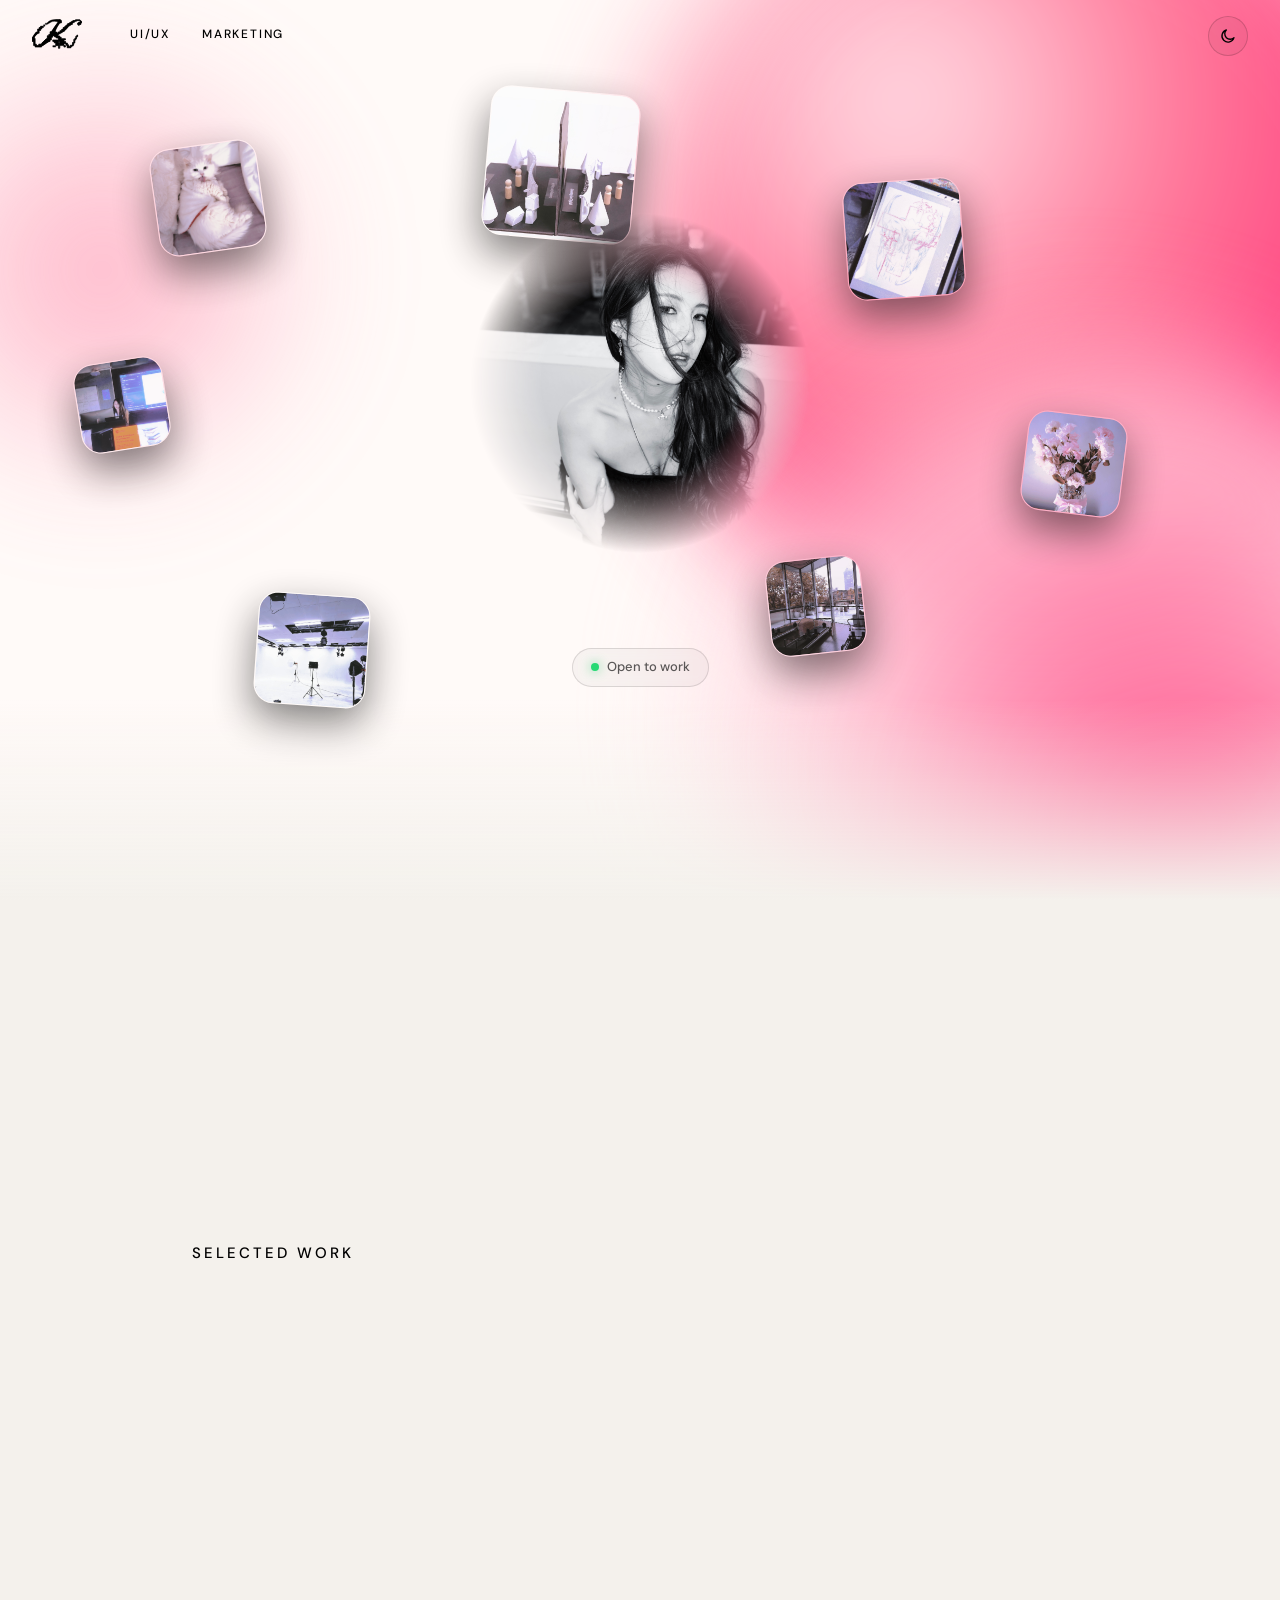
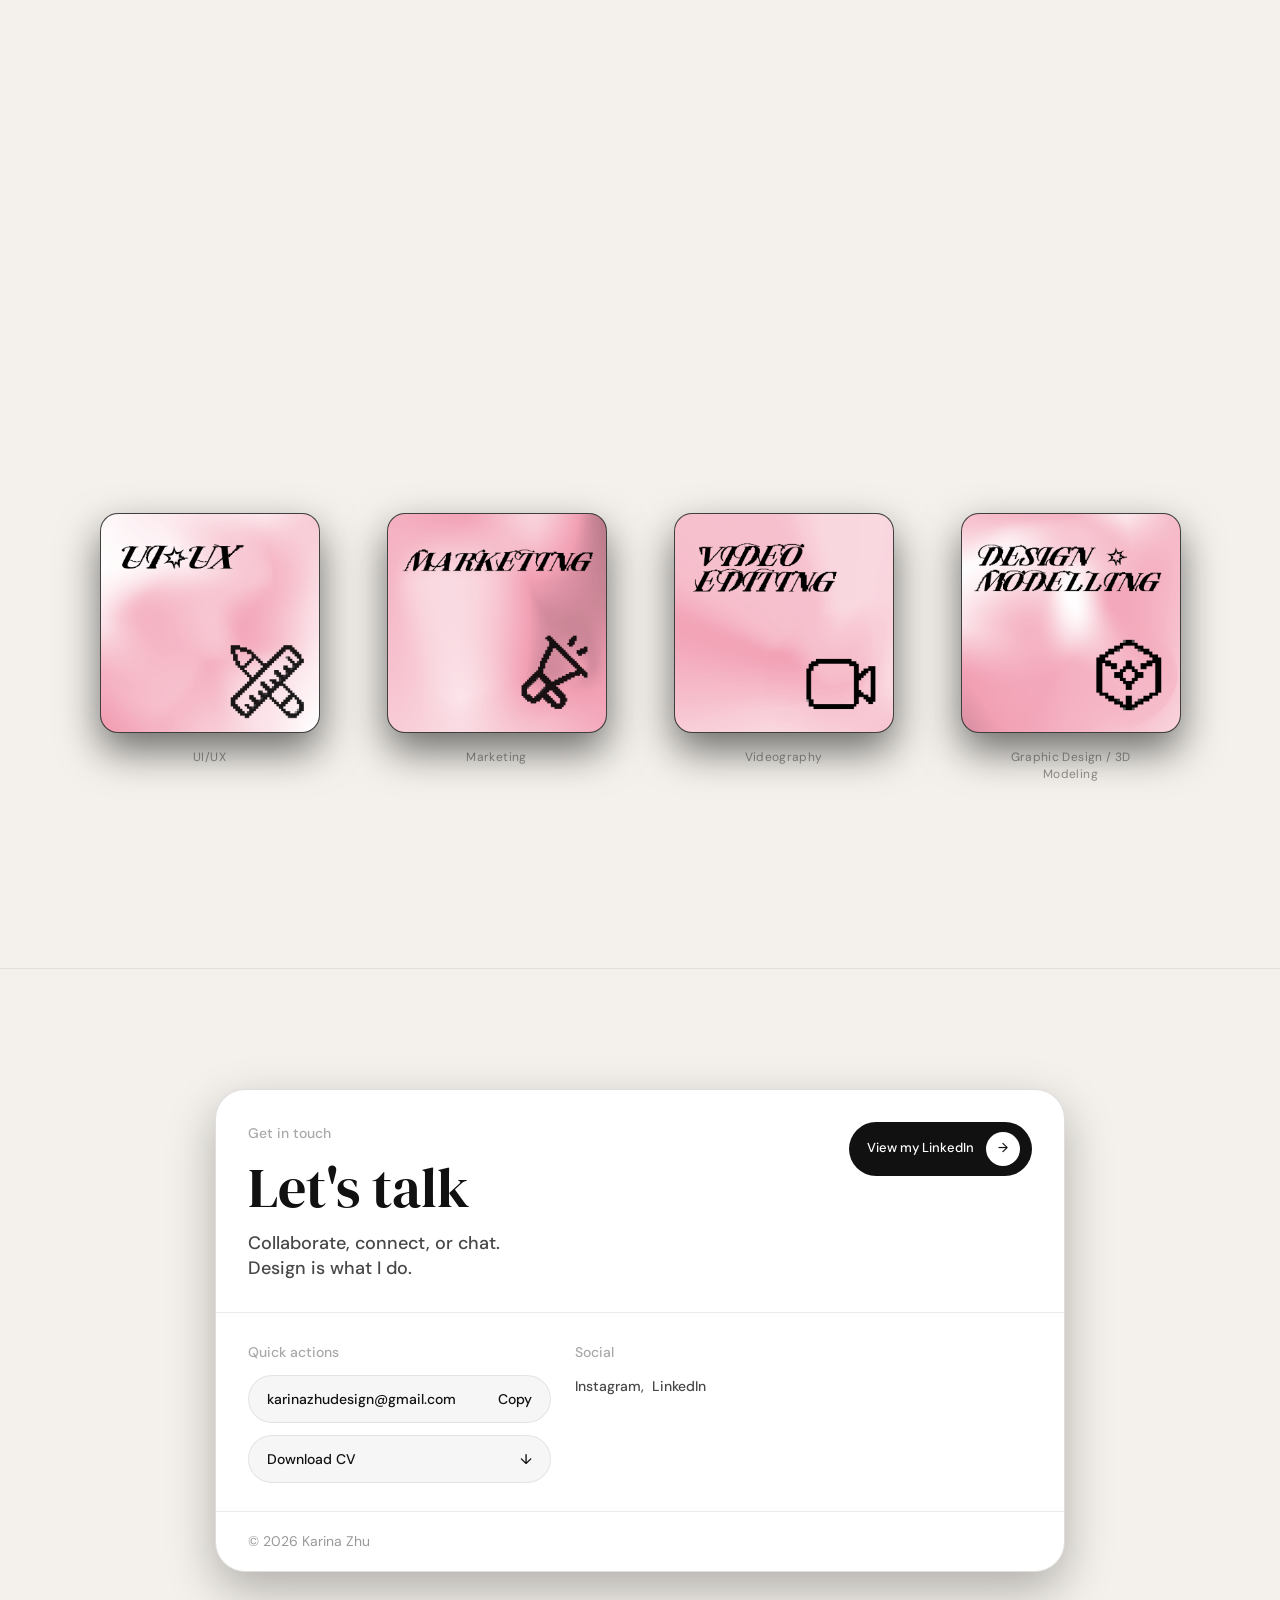
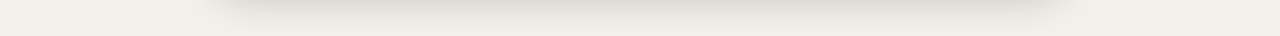
==== commit fa252f72: "original" ====
--- a/index.html
+++ b/index.html
@@ -267,42 +267,12 @@
     <img src="" alt="" id="hoverPreviewImg">
   </div>
 
-  <div
-  class="modal-overlay"
-  id="modalOverlay"
-  role="dialog"
-  aria-modal="true"
-  aria-labelledby="modalTitle"
-  >
-  
-  <div class="modal" id="modal">
-    
-    <button
-    class="modal__close"
-    id="modalClose"
-    aria-label="Close modal"
-    >
-    ✕
-  </button>
-  
-  <div class="modal__image-wrap">
-
-  <img
-    id="modalImage"
-    class="modal__image"
-    src=""
-    alt=""
-  >
-
-  <iframe
-    id="modalVimeo"
-    src=""
-    width="1920"
-    height="1050"
-    frameborder="0"
-    allow="autoplay; fullscreen; picture-in-picture; clipboard-write; encrypted-media; web-share"
-    referrerpolicy="strict-origin-when-cross-origin"
-    title="Project video">
+   <div class="modal-overlay" id="modalOverlay" role="dialog" aria-modal="true" aria-labelledby="modalTitle">
+    <div class="modal" id="modal">
+      <button class="modal__close" id="modalClose" aria-label="Close modal">✕</button>
+      <div class="modal__image-wrap">
+
+   <iframe id="modalVimeo" src="" width="1920" height="1050" frameborder="0" allow="autoplay; fullscreen; picture-in-picture; clipboard-write; encrypted-media; web-share" referrerpolicy="strict-origin-when-cross-origin" title="Project video">
   </iframe>
 
   <a
@@ -315,39 +285,14 @@
 
 </div>
 
-</div>
-
-<!-- Content -->
-    <div class="modal__body">
-
-      <div class="modal__meta">
-        <span class="modal__index" id="modalIndex"></span>
-        <span class="modal__tag" id="modalTag"></span>
-      </div>
-
-      <h2 class="modal__title" id="modalTitle"></h2>
-
-      <p class="modal__desc" id="modalDesc"></p>
-
-      <div class="modal__nav">
-        <button
-          class="modal__nav-btn"
-          id="modalPrev"
-          type="button"
-        >
-          ← Prev
-        </button>
-
-        <button
-          class="modal__nav-btn"
-          id="modalNext"
-          type="button"
-        >
-          Next →
-        </button>
-      </div>
-
-    </div>
-
-  </div>
-</div>
+<div class="modal__body">
+        <div class="modal__meta">
+          <span class="modal__index" id="modalIndex"></span>
+          <span class="modal__tag" id="modalTag"></span>
+        </div>
+        <h2 class="modal__title" id="modalTitle"></h2>
+        <p class="modal__desc" id="modalDesc"></p>
+        <div class="modal__nav">
+          <button class="modal__nav-btn" id="modalPrev">← Prev</button>
+          <button class="modal__nav-btn" id="modalNext">Next →</button>
+        </div>
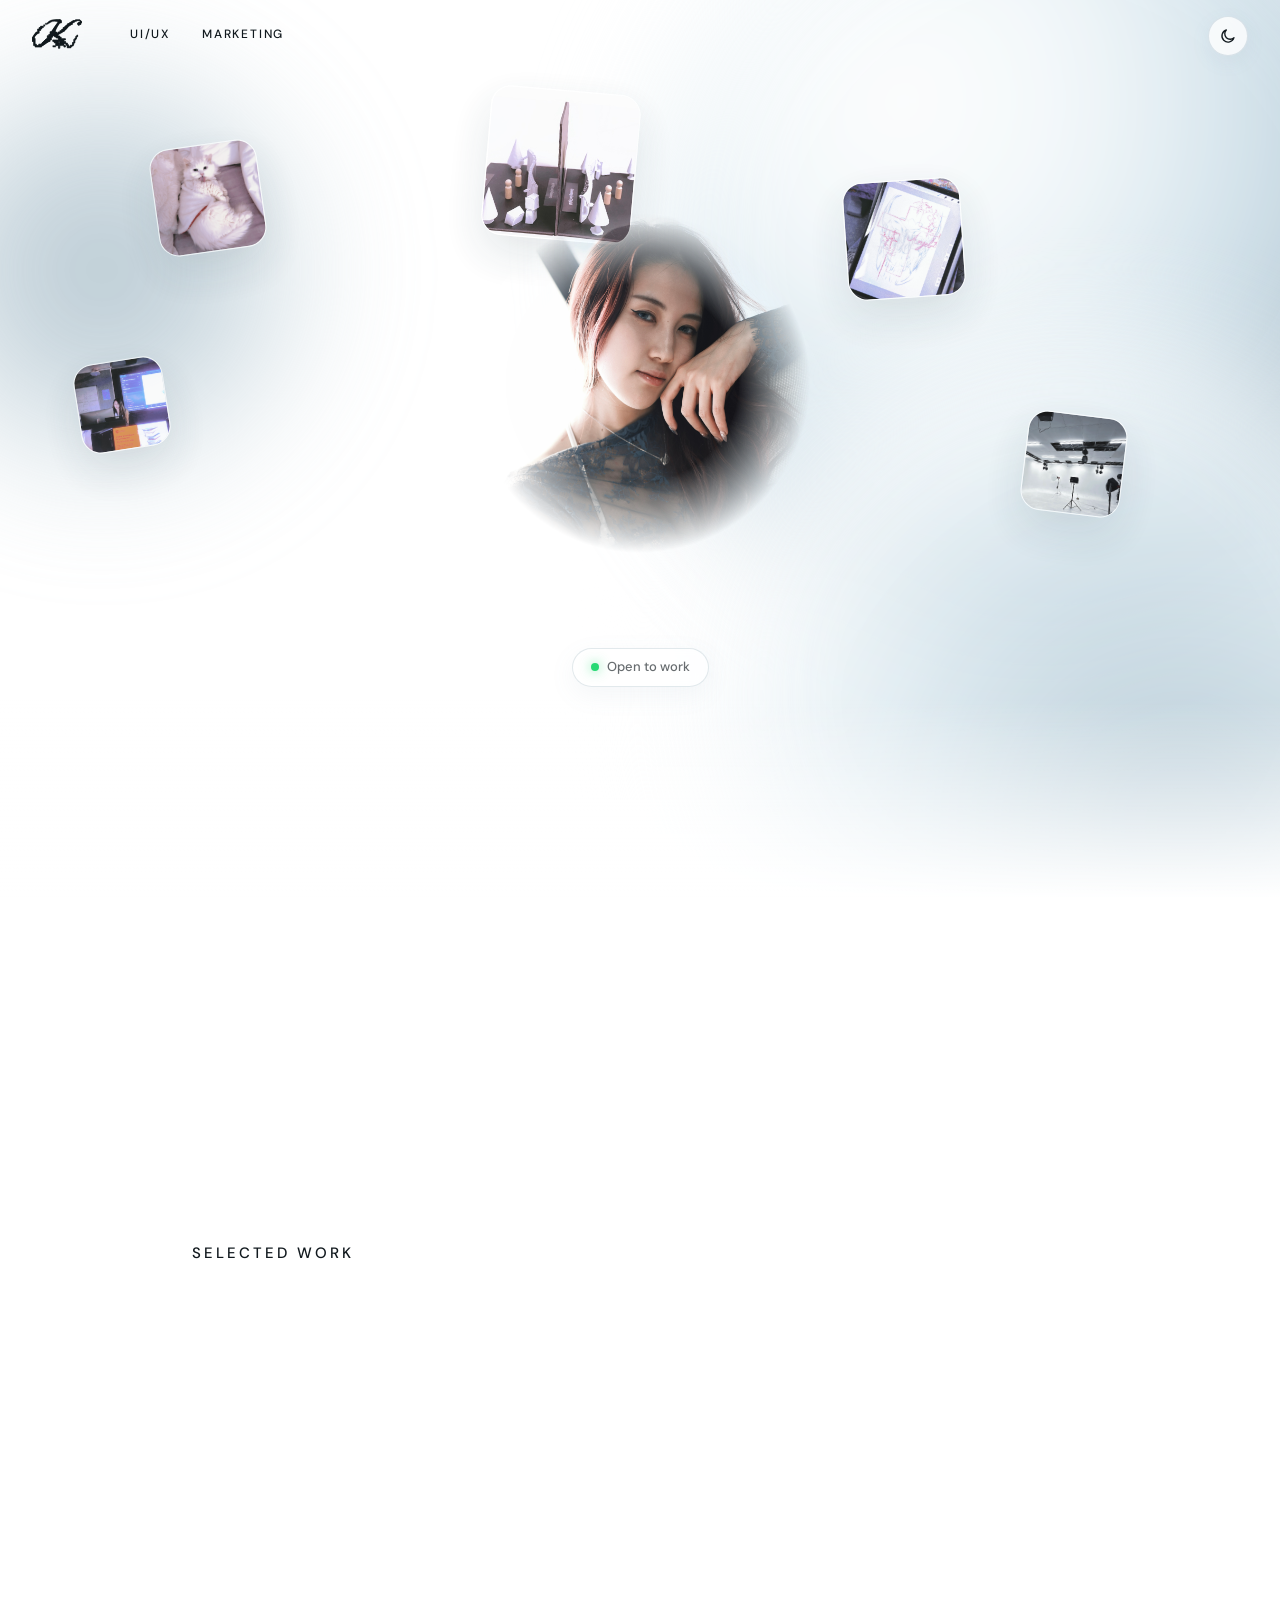
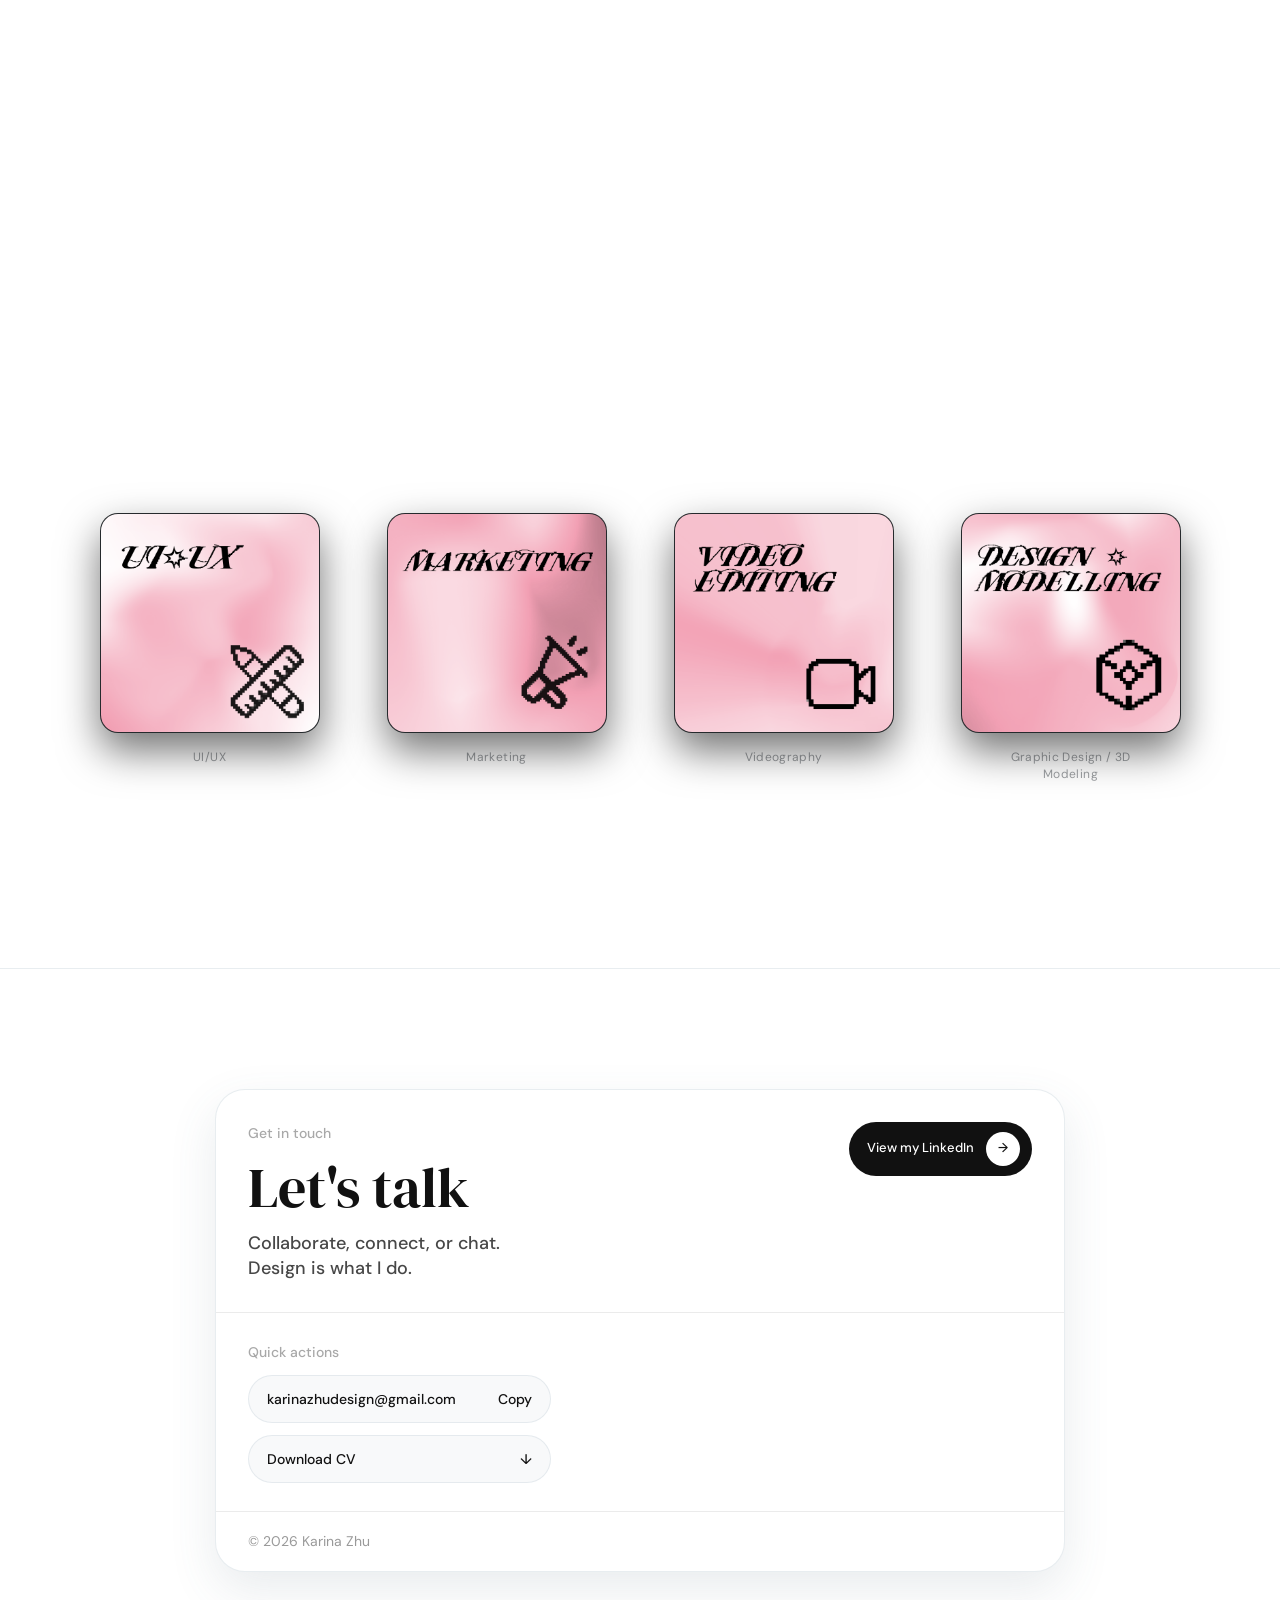
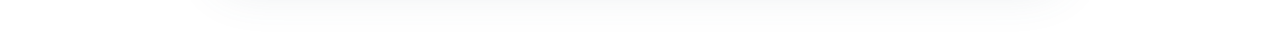
==== commit 1e646493: "update" ====
--- a/index.html
+++ b/index.html
@@ -60,12 +60,10 @@
       </div>
 
       <div class="hero-collage">
-        <img src="mycat.jpg" class="hero-tile hero-tile--1" alt="" data-caption="My cat :3">
+        <img src="mycat.jpg" class="hero-tile hero-tile--1" alt="" data-caption="My cat's name is Hanel.">
         <img src="prototype.jpg" class="hero-tile hero-tile--2" alt="" data-caption="Prototype for my graduate project.">
-        <img src="drawing.jpg" class="hero-tile hero-tile--3" alt="" data-caption="You may see me drawing on the train 🎨">
-        <img src="flowers.jpg" class="hero-tile hero-tile--4" alt="" data-caption="Flowers made my room looking cute.">
-        <img src="pilates.jpg" class="hero-tile hero-tile--5" alt="" data-caption="My favourite exercise~">
-        <img src="shooting.jpg" class="hero-tile hero-tile--6" alt="" data-caption="I'M A MODEL 🪩">
+        <img src="drawing.jpg" class="hero-tile hero-tile--3" alt="" data-caption="I enjoy drawing on my iPad.">
+        <img src="flowers.jpg" class="hero-tile hero-tile--4" alt="" data-caption="I collaborate with photographers across Sydney and Melbourne.">
         <img src="figma.JPG" class="hero-tile hero-tile--7" alt="" data-caption="Held a Figma workshop @ USYD">
       </div>
 
@@ -88,9 +86,9 @@
     <section class="intro">
       <div class="container">
         <h1 class="intro__headline intro__text reveal">
-          Master of design graduate @ USYD
+          MIDEA @ University of Sydney
           <br>
-          Principal Designer @ Unlimited Plus
+          FOUNDER @ Pilates Circle
         </h1>
         <p class="intro__copy intro__text reveal">
           Creating human-centered digital experiences that solve real problems and drive meaningful engagement.
@@ -241,14 +239,6 @@
                 <span aria-hidden="true">↓</span>
               </a>
             </div>
-
-            <div class="contact-card__group">
-              <p class="contact-card__label">Social</p>
-              <div class="contact-card__social">
-                <a href="https://www.instagram.com/7aem_karina/">Instagram</a>
-                <a href="https://www.linkedin.com/in/karina-zhu-15353122a">LinkedIn</a>
-              </div>
-            </div>
           </div>
 
           <div class="contact-card__footer">
--- a/style.css
+++ b/style.css
@@ -7,6 +7,8 @@
   --color-text-muted: rgba(255, 255, 255, 0.35);
   --color-text-faint: rgba(255, 255, 255, 0.15);
   --color-accent: #ffffff;
+  --color-brand: #9cb7c7;
+  --color-brand-soft: rgba(156, 183, 199, 0.14);
   --font-sans: "DM Sans", sans-serif;
   --font-serif: "DM Serif Display", serif;
   --font-pixel: "Press Start 2P", monospace;
@@ -20,14 +22,16 @@
 }
 
 [data-theme="light"] {
-  --color-bg: #f4f1ec;
-  --color-surface: #ffffff;
-  --color-border: rgba(0, 0, 0, 0.08);
-  --color-text-primary: rgba(0, 0, 0, 0.88);
-  --color-text-secondary: rgba(0, 0, 0, 0.64);
-  --color-text-muted: rgba(0, 0, 0, 0.4);
-  --color-text-faint: rgba(0, 0, 0, 0.2);
-  --color-accent: #000000;
+  --color-bg: #ffffff;
+  --color-surface: #f8fbfd;
+  --color-border: rgba(111, 143, 162, 0.16);
+  --color-text-primary: rgba(17, 25, 30, 0.90);
+  --color-text-secondary: rgba(17, 25, 30, 0.64);
+  --color-text-muted: rgba(17, 25, 30, 0.42);
+  --color-text-faint: rgba(17, 25, 30, 0.20);
+  --color-accent: #11191e;
+  --color-brand: #6f8fa2;
+  --color-brand-soft: rgba(111, 143, 162, 0.12);
   color-scheme: light;
 }
 
@@ -244,9 +248,9 @@
 }
 
 [data-theme="light"] .nav.scrolled {
-  border: 1px solid rgba(255, 143, 171, 0.55);
-  background: rgba(255, 214, 224, 0.55);
-  box-shadow: 0 8px 30px rgba(255, 91, 133, 0.18);
+  border: 1px solid rgba(111, 143, 162, 0.28);
+  background: rgba(255, 255, 255, 0.78);
+  box-shadow: 0 8px 30px rgba(111, 143, 162, 0.16);
 }
 
 .nav__link {
@@ -350,7 +354,7 @@
 }
 
 [data-theme="light"] .hero-gradient {
-  background: #fffaf8;
+  background: #ffffff;
 }
 
 .hero-gradient__blob {
@@ -370,7 +374,7 @@
   height: 62vw;
   max-width: 680px;
   max-height: 680px;
-  background: radial-gradient(circle at 60% 35%, #ffe9ee 0%, #ff2f74 40%, #7a0e38 68%, transparent 80%);
+  background: radial-gradient(circle at 60% 35%, #e7f0f4 0%, #6f93a8 40%, #233f50 68%, transparent 80%);
   opacity: 0.75;
   animation: blob-drift-1 22s ease-in-out infinite;
 }
@@ -382,7 +386,7 @@
   height: 55vw;
   max-width: 560px;
   max-height: 560px;
-  background: radial-gradient(circle at 62% 60%, #e8879c, #7a3450 50%, transparent 74%);
+  background: radial-gradient(circle at 62% 60%, #89a7b8, #34586b 50%, transparent 74%);
   opacity: 0.4;
   animation: blob-drift-2 26s ease-in-out infinite;
 }
@@ -394,7 +398,7 @@
   height: 30vw;
   max-width: 340px;
   max-height: 340px;
-  background: radial-gradient(circle, #3a0a1e, transparent 72%);
+  background: radial-gradient(circle, #193746, transparent 72%);
   opacity: 0.5;
   transform: translate(-50%, -50%);
   animation: blob-drift-3 30s ease-in-out infinite;
@@ -406,7 +410,7 @@
 }
 
 [data-theme="light"] .hero-gradient__blob--1 {
-  background: radial-gradient(circle at 32% 32%, #ffe3ea 0%, #ff5b85 38%, #ff0f66 70%, transparent 85%);
+  background: radial-gradient(circle at 32% 32%, #ffffff 0%, #eef5f8 26%, #c7dbe6 48%, #9eb3c0 70%, transparent 86%);
   opacity: 0.85;
   width: 78vw;
   height: 78vw;
@@ -415,7 +419,7 @@
 }
 
 [data-theme="light"] .hero-gradient__blob--2 {
-  background: radial-gradient(circle at 66% 68%, #ff2e73, #ffd0dc 55%, transparent 82%);
+  background: radial-gradient(circle at 66% 68%, #a9c0cd 0%, #dbe9f0 42%, #ffffff 72%, transparent 86%);
   opacity: 0.85;
   width: 72vw;
   height: 72vw;
@@ -424,7 +428,7 @@
 }
 
 [data-theme="light"] .hero-gradient__blob--3 {
-  background: radial-gradient(circle, #ff86a8, transparent 74%);
+  background: radial-gradient(circle, #849eae 0%, #b9ccd6 38%, rgba(255,255,255,0) 76%);
   opacity: 0.65;
   width: 42vw;
   height: 42vw;
@@ -1498,7 +1502,7 @@
 
 .cs-card:hover {
   transform: translateY(-6px);
-  border-color: rgba(255, 91, 133, 0.5);
+  border-color: rgba(111, 143, 162, 0.48);
   box-shadow: 0 24px 48px rgba(0, 0, 0, 0.25);
 }
 
@@ -1525,13 +1529,13 @@
   font-size: 10px;
   font-weight: 600;
   letter-spacing: 0.04em;
-  background: rgba(255, 91, 133, 0.14) !important;
-  color: #ff5b85 !important;
+  background: var(--color-brand-soft) !important;
+  color: var(--color-brand) !important;
 }
 
 [data-theme="light"] .csc-badge {
-  background: rgba(255, 91, 133, 0.14) !important;
-  color: #c81956 !important;
+  background: var(--color-brand-soft) !important;
+  color: #567487 !important;
 }
 
 .csc-meta {
@@ -1868,7 +1872,7 @@
 }
 
 .csp-eyebrow {
-  color: #ff5b85;
+  color: var(--color-brand);
   font-size: 12px;
   font-weight: 600;
   letter-spacing: 0.14em;
@@ -1927,7 +1931,7 @@
 }
 
 .csp-jump a:hover {
-  border-color: rgba(255, 91, 133, 0.5);
+  border-color: rgba(111, 143, 162, 0.48);
   color: var(--color-accent);
 }
 
@@ -2030,7 +2034,7 @@
 
 .csp-more-card:hover {
   transform: translateY(-3px);
-  border-color: rgba(255, 91, 133, 0.5);
+  border-color: rgba(111, 143, 162, 0.48);
 }
 
 .csp-more-thumb {
@@ -2415,4 +2419,89 @@
 /* Marketing page spacing */
 #work {
   padding-top: 80px;
-}+}，
+/* ==========================================================
+   LIGHT THEME POLISH — WHITE + CURRENT BLUE
+   Keeps the existing blue family while making white dominant.
+   ========================================================== */
+
+[data-theme="light"] body {
+  background: #ffffff;
+}
+
+[data-theme="light"] .theme-toggle {
+  border-color: rgba(111, 143, 162, 0.22);
+  background: rgba(255, 255, 255, 0.78);
+  box-shadow: 0 6px 20px rgba(111, 143, 162, 0.08);
+}
+
+[data-theme="light"] .theme-toggle:hover {
+  border-color: rgba(111, 143, 162, 0.48);
+  background: #ffffff;
+}
+
+[data-theme="light"] .hero-status {
+  border-color: rgba(111, 143, 162, 0.20);
+  background: rgba(255, 255, 255, 0.56);
+  box-shadow: 0 8px 26px rgba(111, 143, 162, 0.08);
+}
+
+[data-theme="light"] .hero-tile {
+  border-color: rgba(255, 255, 255, 0.72);
+  box-shadow: 0 18px 42px rgba(73, 99, 114, 0.16);
+}
+
+[data-theme="light"] .hero-tile:hover {
+  box-shadow: 0 22px 52px rgba(73, 99, 114, 0.22);
+}
+
+[data-theme="light"] .hero-tile__popup {
+  border-color: rgba(111, 143, 162, 0.18);
+  background: rgba(255, 255, 255, 0.96);
+  box-shadow: 0 12px 32px rgba(73, 99, 114, 0.14);
+}
+
+[data-theme="light"] .stack-cover,
+[data-theme="light"] .stack-layer,
+[data-theme="light"] .stack-drawer__item,
+[data-theme="light"] .cs-card,
+[data-theme="light"] .exp-icon {
+  border-color: rgba(111, 143, 162, 0.14);
+}
+
+[data-theme="light"] .cs-card {
+  background: #ffffff;
+  box-shadow: 0 12px 34px rgba(111, 143, 162, 0.06);
+}
+
+[data-theme="light"] .cs-card:hover {
+  border-color: rgba(111, 143, 162, 0.46);
+  box-shadow: 0 24px 50px rgba(111, 143, 162, 0.14);
+}
+
+[data-theme="light"] .csc-badge {
+  background: rgba(111, 143, 162, 0.11) !important;
+  color: #567487 !important;
+}
+
+[data-theme="light"] .contact-card {
+  border-color: rgba(111, 143, 162, 0.16);
+  background: #ffffff;
+  box-shadow: 0 18px 48px rgba(73, 99, 114, 0.12);
+}
+
+[data-theme="light"] .contact-action {
+  border-color: rgba(111, 143, 162, 0.14);
+  background: rgba(111, 143, 162, 0.05);
+}
+
+[data-theme="light"] .contact-action:hover {
+  border-color: rgba(111, 143, 162, 0.30);
+  background: rgba(111, 143, 162, 0.09);
+}
+
+[data-theme="light"] .contact-card__top {
+  border-color: rgba(111, 143, 162, 0.16);
+  background: #ffffff;
+  color: #6f8fa2;
+}
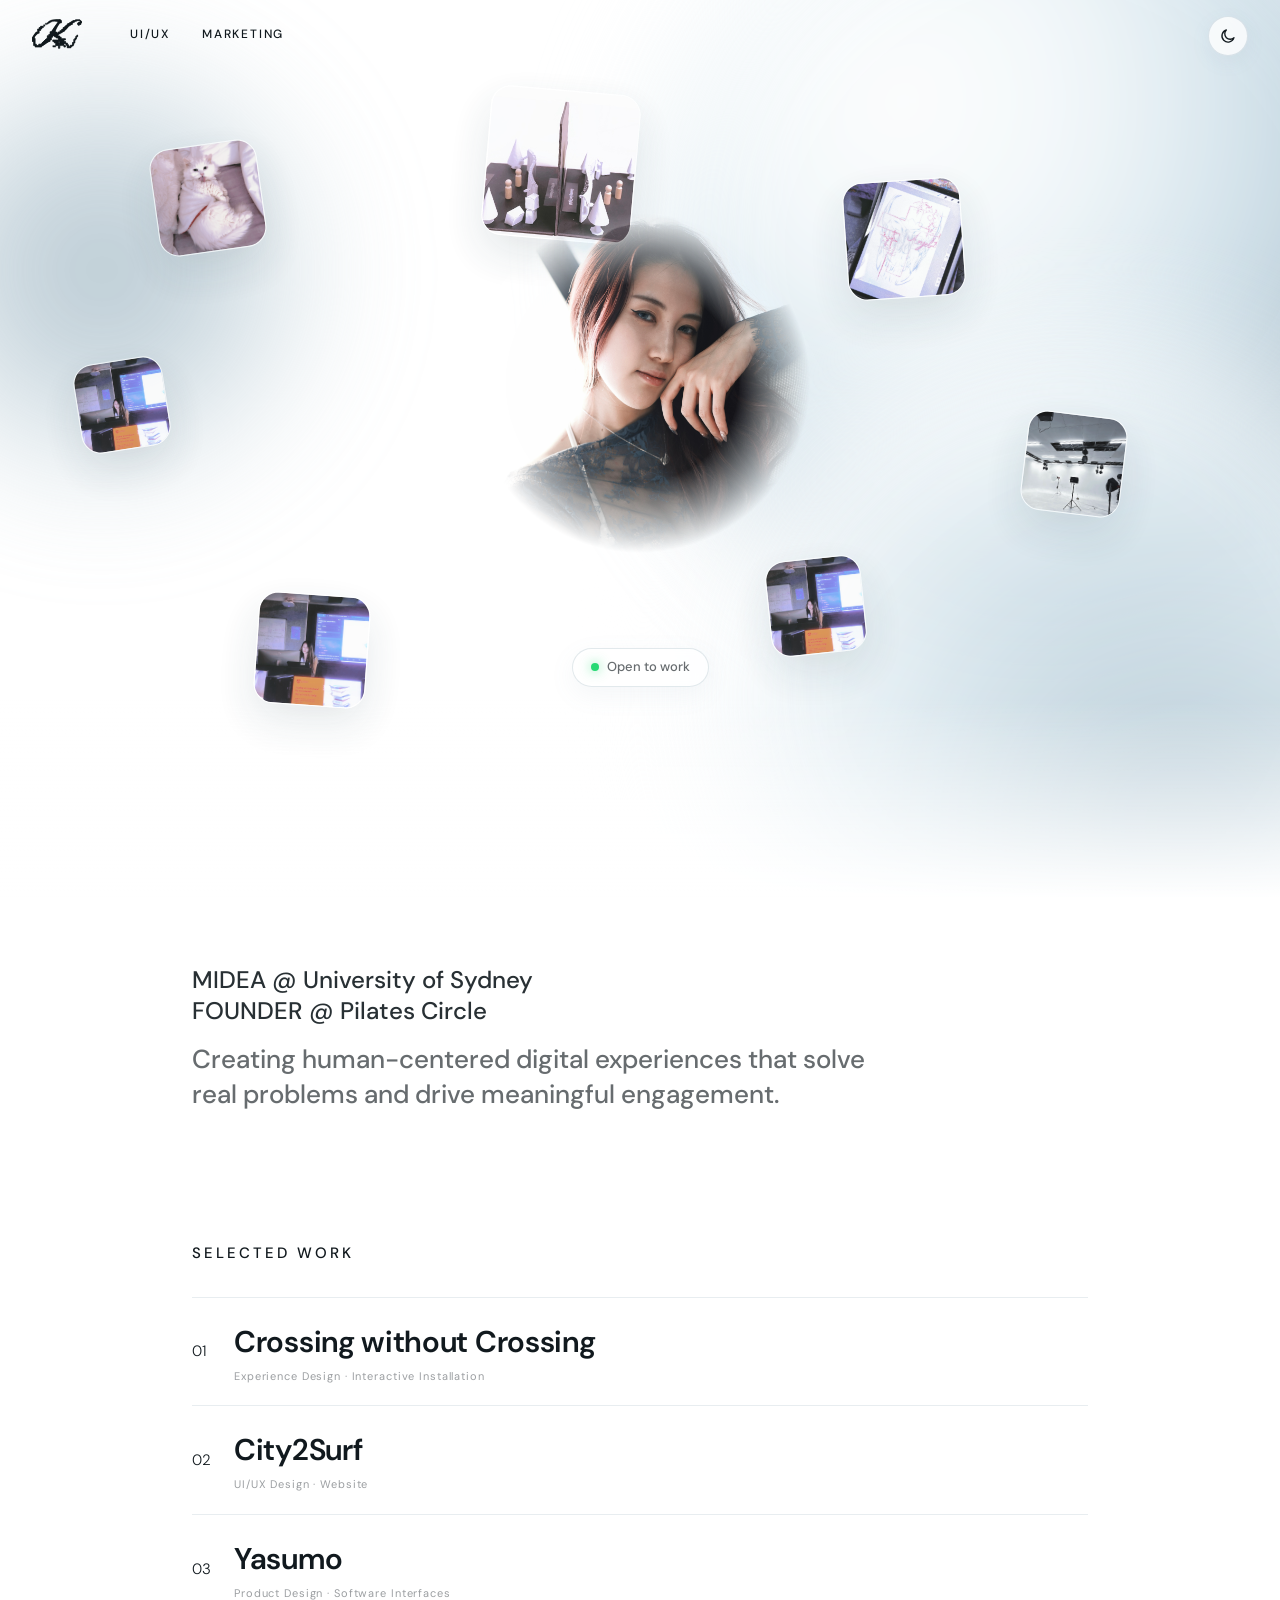
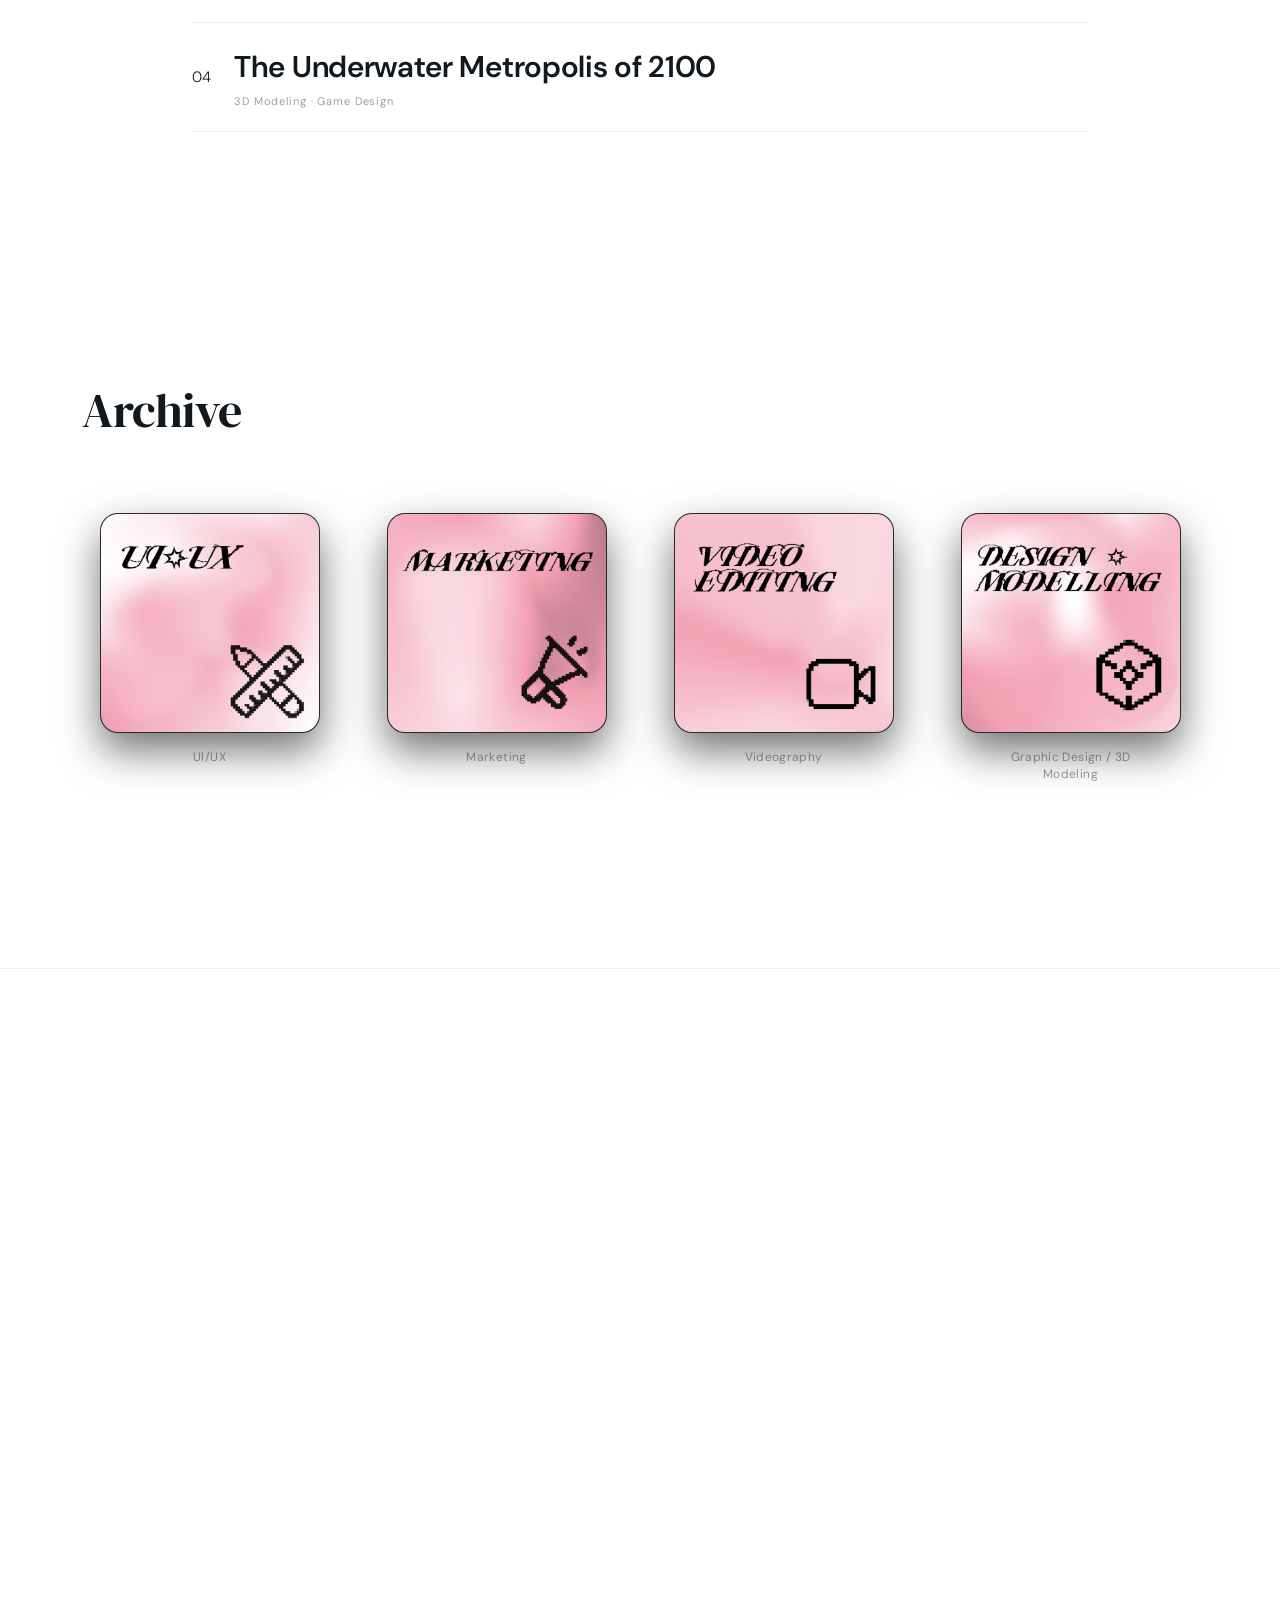
==== commit 3bf52c86: "ha" ====
--- a/index.html
+++ b/index.html
@@ -64,6 +64,8 @@
         <img src="prototype.jpg" class="hero-tile hero-tile--2" alt="" data-caption="Prototype for my graduate project.">
         <img src="drawing.jpg" class="hero-tile hero-tile--3" alt="" data-caption="I enjoy drawing on my iPad.">
         <img src="flowers.jpg" class="hero-tile hero-tile--4" alt="" data-caption="I collaborate with photographers across Sydney and Melbourne.">
+        <img src="figma.JPG" class="hero-tile hero-tile--5" alt="" data-caption="Held a Figma workshop @ USYD">
+        <img src="figma.JPG" class="hero-tile hero-tile--6" alt="" data-caption="Held a Figma workshop @ USYD">
         <img src="figma.JPG" class="hero-tile hero-tile--7" alt="" data-caption="Held a Figma workshop @ USYD">
       </div>
 
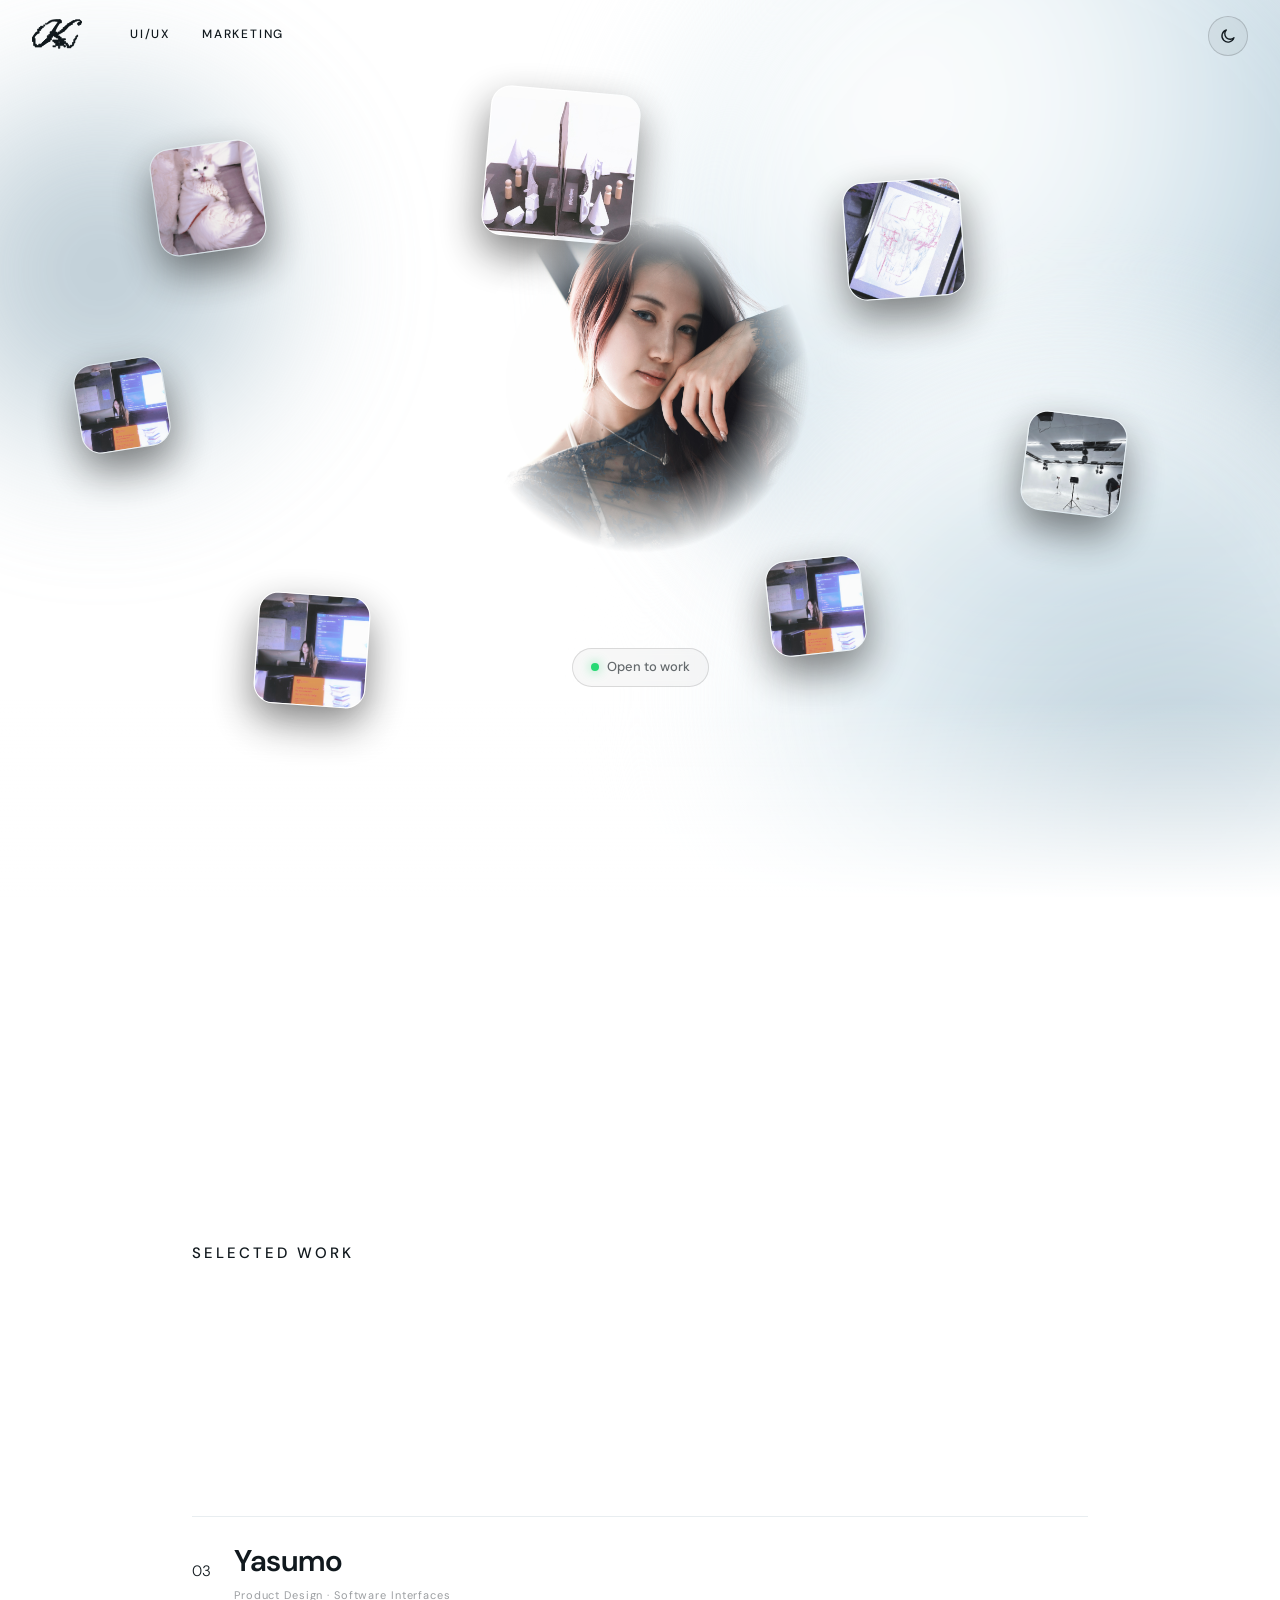
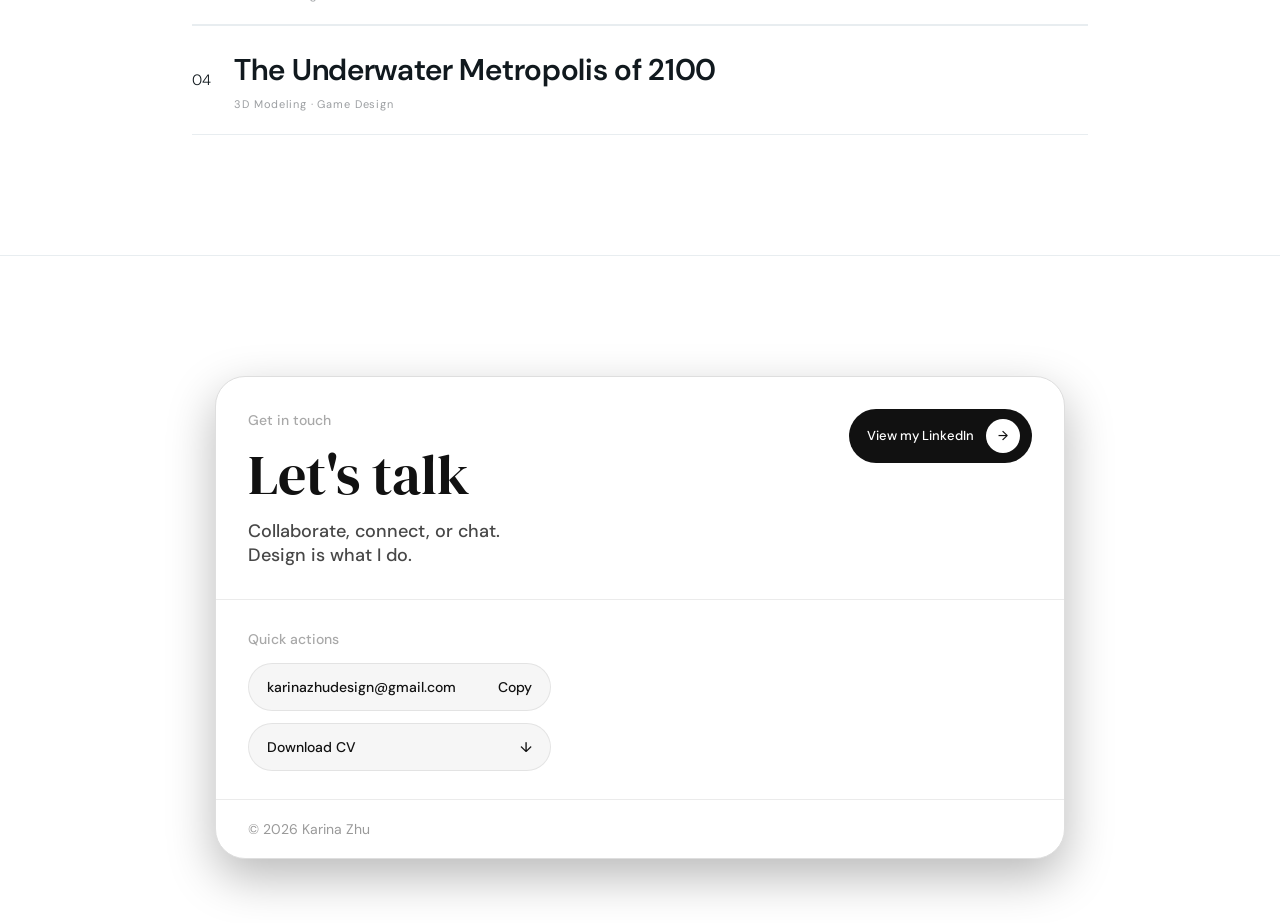
==== commit 22d77b2b: "哈哈" ====
--- a/index.html
+++ b/index.html
@@ -34,7 +34,7 @@
   </div>
 </div>
 
-  <a href="#" class="site-logo" aria-label="Karina Zhu home">    <svg width="137" height="81" viewBox="0 0 137 81" fill="none" xmlns="http://www.w3.org/2000/svg" aria-hidden="true">      <path d="M63.5 35.8931H68V39.3931H71V35.3931H76.5V31.8931H81V28.8931H83.5V27.3931H85.5V23.3931H89.5V20.8931H92V18.3931H94V16.8931H96V14.8931H98V12.3931H102.5V10.3931H104.5V8.8931H108.5V6.3931H112V4.3931H119V2.3931H131.5V4.3931H121.5V6.3931H116.5V8.8931H113V10.8931H110.5V13.3931V14.8931H106.5V16.8931H102.5V19.3931H100.5V20.8931H98V23.8931H96V25.8931H94V27.8931H92V29.8931H90V32.3931H88V34.3931H83.5V36.3931H82V37.8931H77.5V40.3931H73.5V42.3931H71V45.3931H60V35.8931H63.5Z" fill="black"/>      <path d="M131.5 4.3931V8.8931H127.5V10.8931H125V14.8931H127V17.3931H129.5V14.8931H134V10.8931H136V6.3931H133.5V4.3931H131.5Z" fill="black"/>      <path d="M131.5 4.3931V2.3931H119V4.3931H112V6.3931H108.5V8.8931H104.5V10.3931H102.5V12.3931H98V14.8931H96V16.8931H94V18.3931H92V20.8931H89.5V23.3931H85.5V27.3931H83.5V28.8931H81V31.8931H76.5V35.3931H71V39.3931H68V35.8931H63.5H60V45.3931H71V42.3931H73.5V40.3931H77.5V37.8931H82V36.3931H83.5V34.3931H88V32.3931H90V29.8931H92V27.8931H94V25.8931H96V23.8931H98V20.8931H100.5V19.3931H102.5V16.8931H106.5V14.8931H110.5V13.3931V10.8931H113V8.8931H116.5V6.3931H121.5V4.3931H131.5ZM131.5 4.3931V8.8931H127.5V10.8931H125V14.8931H127V17.3931H129.5V14.8931H134V10.8931H136V6.3931H133.5V4.3931H131.5Z" stroke="black"/>      <path d="M72.5 46.3931H76V49.8931H80V53.8931H91.5V57.3931H87.5V61.3931H84V64.8931H87.5V72.8931H76V65.3931V61.3931H72.5V57.3931V46.3931Z" fill="black"/>      <path d="M87.5 72.8931V76.8931H91.5V72.8931H87.5Z" fill="black"/>      <path d="M72.5 61.3931V57.3931H57V61.3931H61V65.3931H65V72.8931H72.5V65.3931V61.3931Z" fill="black"/>      <path d="M72.5 65.3931V72.8931V80.3931H76V72.8931V65.3931H72.5Z" fill="black"/>      <path d="M87.5 72.8931V64.8931H84V61.3931H87.5V57.3931H91.5V53.8931H80V49.8931H76V46.3931H72.5V57.3931M87.5 72.8931H76M87.5 72.8931V76.8931H91.5V72.8931H87.5ZM76 72.8931V65.3931M76 72.8931V80.3931M72.5 61.3931H76V65.3931M72.5 61.3931V57.3931M72.5 61.3931V65.3931M72.5 57.3931H57V61.3931H61V65.3931H65V72.8931H72.5M72.5 72.8931V65.3931M72.5 72.8931V80.3931M72.5 65.3931H76M72.5 65.3931V80.3931M76 65.3931V80.3931M76 80.3931H72.5" stroke="black"/>      <path d="M65 72.8931V76.8931H57V72.8931H65Z" fill="black" stroke="black"/>      <path d="M61.5 45.3931V48.8931H65.5V50.8931H67.5V52.3931H71.5H73V47.3931L61.5 45.3931Z" fill="black"/>      <path d="M88 61.3931H92V65.8931H97V70.3931H100V73.8931H102.5V77.3931H105V71.8931H111V64.3931H114.5V55.8931H117.5V52.3931H120V47.3931H123V43.8931H125V48.8931H122V54.3931H120V57.8931H117.5V65.8931H114.5V70.3931H113V73.8931H109.5V75.3931H107V77.3931V78.8931H105H96.5V71.8931H93V67.3931H90.5H83.5V63.3931V59.3931L88 61.3931Z" fill="black"/>      <path d="M61.5 45.3931V48.8931H65.5V50.8931H67.5V52.3931H71.5H73V47.3931L61.5 45.3931Z" stroke="black"/>      <path d="M88 61.3931H92V65.8931H97V70.3931H100V73.8931H102.5V77.3931H105V71.8931H111V64.3931H114.5V55.8931H117.5V52.3931H120V47.3931H123V43.8931H125V48.8931H122V54.3931H120V57.8931H117.5V65.8931H114.5V70.3931H113V73.8931H109.5V75.3931H107V77.3931V78.8931H105H96.5V71.8931H93V67.3931H90.5H83.5V63.3931V59.3931L88 61.3931Z" stroke="black"/>      <path d="M68 44.3931V42.8931L59.5 41.8931C61.5 47.0931 69 49.0598 72.5 49.3931V45.8931H71.5V44.3931H68Z" fill="black" stroke="black"/>      <path d="M76.5 10.3931C71.6667 17.0598 62.4 31.4931 64 35.8931C65.6 40.2931 62.6667 42.0598 61 42.3931V45.8931H56.5V49.8931H53V57.3931H49.5V61.3931H46.5C40.3333 65.7264 28 74.2931 28 73.8931V72.8931H26V76.8931H8.5V72.8931H4.5V61.3931H0.5V49.8931H2C3.5 45.5598 10.4 36.9931 12 35.3931H15.5V27.3931H19.5V23.3931H23.5V19.8931H31V23.3931H27V27.3931H23.5V31.3931H19.5V38.8931H17C14.5 41.0598 6 46.5931 6 53.3931H8.5V68.8931H12V72.8931H18.5V68.8931H26.5V66.3931C30.3333 62.8931 38.1 55.5931 38.5 54.3931H42V45.8931H46V42.3931H49.5V34.8931H53C60.3333 24.2264 74.9 2.6931 76.5 1.8931L78 3.3931L80 4.8931V10.3931H78.5H76.5Z" fill="black"/>      <path d="M28 73.8931C28 74.2931 40.3333 65.7264 46.5 61.3931H49.5V57.3931H53V49.8931H56.5V45.8931H61V42.3931C62.6667 42.0598 65.6 40.2931 64 35.8931C62.4 31.4931 71.6667 17.0598 76.5 10.3931H78.5H80V4.8931L78 3.3931L76.5 1.8931C74.9 2.6931 60.3333 24.2264 53 34.8931H49.5V42.3931H46V45.8931H42V54.3931H38.5C38.1 55.5931 30.3333 62.8931 26.5 66.3931V68.8931H18.5V72.8931H12V68.8931H8.5V53.3931H6C6 46.5931 14.5 41.0598 17 38.8931H19.5V31.3931H23.5V27.3931H27V23.3931H31V19.8931H23.5V23.3931H19.5V27.3931H15.5V35.3931H12C10.4 36.9931 3.5 45.5598 2 49.8931H0.5V61.3931H4.5V72.8931H8.5V76.8931H26V72.8931H28M28 73.8931C28 73.4931 28 73.0598 28 72.8931M28 73.8931V72.8931" stroke="black"/>      <path d="M31.5 15.8931V19.8931H35.5V15.8931H31.5Z" fill="black" stroke="black"/>      <path d="M36.5 11.3931V15.3931H40.5C50.8333 10.7264 54.7 2.79311 71.5 8.39311L76.5 10.8931H80.5V3.3931H77.5V0.893097H76C67.5 -0.273567 48.9 0.593115 40.5 11.3931H36.5Z" fill="black" stroke="black"/>    </svg>  </a>
+  <a href="index.html" class="site-logo" aria-label="Karina Zhu home">    <svg width="137" height="81" viewBox="0 0 137 81" fill="none" xmlns="http://www.w3.org/2000/svg" aria-hidden="true">      <path d="M63.5 35.8931H68V39.3931H71V35.3931H76.5V31.8931H81V28.8931H83.5V27.3931H85.5V23.3931H89.5V20.8931H92V18.3931H94V16.8931H96V14.8931H98V12.3931H102.5V10.3931H104.5V8.8931H108.5V6.3931H112V4.3931H119V2.3931H131.5V4.3931H121.5V6.3931H116.5V8.8931H113V10.8931H110.5V13.3931V14.8931H106.5V16.8931H102.5V19.3931H100.5V20.8931H98V23.8931H96V25.8931H94V27.8931H92V29.8931H90V32.3931H88V34.3931H83.5V36.3931H82V37.8931H77.5V40.3931H73.5V42.3931H71V45.3931H60V35.8931H63.5Z" fill="black"/>      <path d="M131.5 4.3931V8.8931H127.5V10.8931H125V14.8931H127V17.3931H129.5V14.8931H134V10.8931H136V6.3931H133.5V4.3931H131.5Z" fill="black"/>      <path d="M131.5 4.3931V2.3931H119V4.3931H112V6.3931H108.5V8.8931H104.5V10.3931H102.5V12.3931H98V14.8931H96V16.8931H94V18.3931H92V20.8931H89.5V23.3931H85.5V27.3931H83.5V28.8931H81V31.8931H76.5V35.3931H71V39.3931H68V35.8931H63.5H60V45.3931H71V42.3931H73.5V40.3931H77.5V37.8931H82V36.3931H83.5V34.3931H88V32.3931H90V29.8931H92V27.8931H94V25.8931H96V23.8931H98V20.8931H100.5V19.3931H102.5V16.8931H106.5V14.8931H110.5V13.3931V10.8931H113V8.8931H116.5V6.3931H121.5V4.3931H131.5ZM131.5 4.3931V8.8931H127.5V10.8931H125V14.8931H127V17.3931H129.5V14.8931H134V10.8931H136V6.3931H133.5V4.3931H131.5Z" stroke="black"/>      <path d="M72.5 46.3931H76V49.8931H80V53.8931H91.5V57.3931H87.5V61.3931H84V64.8931H87.5V72.8931H76V65.3931V61.3931H72.5V57.3931V46.3931Z" fill="black"/>      <path d="M87.5 72.8931V76.8931H91.5V72.8931H87.5Z" fill="black"/>      <path d="M72.5 61.3931V57.3931H57V61.3931H61V65.3931H65V72.8931H72.5V65.3931V61.3931Z" fill="black"/>      <path d="M72.5 65.3931V72.8931V80.3931H76V72.8931V65.3931H72.5Z" fill="black"/>      <path d="M87.5 72.8931V64.8931H84V61.3931H87.5V57.3931H91.5V53.8931H80V49.8931H76V46.3931H72.5V57.3931M87.5 72.8931H76M87.5 72.8931V76.8931H91.5V72.8931H87.5ZM76 72.8931V65.3931M76 72.8931V80.3931M72.5 61.3931H76V65.3931M72.5 61.3931V57.3931M72.5 61.3931V65.3931M72.5 57.3931H57V61.3931H61V65.3931H65V72.8931H72.5M72.5 72.8931V65.3931M72.5 72.8931V80.3931M72.5 65.3931H76M72.5 65.3931V80.3931M76 65.3931V80.3931M76 80.3931H72.5" stroke="black"/>      <path d="M65 72.8931V76.8931H57V72.8931H65Z" fill="black" stroke="black"/>      <path d="M61.5 45.3931V48.8931H65.5V50.8931H67.5V52.3931H71.5H73V47.3931L61.5 45.3931Z" fill="black"/>      <path d="M88 61.3931H92V65.8931H97V70.3931H100V73.8931H102.5V77.3931H105V71.8931H111V64.3931H114.5V55.8931H117.5V52.3931H120V47.3931H123V43.8931H125V48.8931H122V54.3931H120V57.8931H117.5V65.8931H114.5V70.3931H113V73.8931H109.5V75.3931H107V77.3931V78.8931H105H96.5V71.8931H93V67.3931H90.5H83.5V63.3931V59.3931L88 61.3931Z" fill="black"/>      <path d="M61.5 45.3931V48.8931H65.5V50.8931H67.5V52.3931H71.5H73V47.3931L61.5 45.3931Z" stroke="black"/>      <path d="M88 61.3931H92V65.8931H97V70.3931H100V73.8931H102.5V77.3931H105V71.8931H111V64.3931H114.5V55.8931H117.5V52.3931H120V47.3931H123V43.8931H125V48.8931H122V54.3931H120V57.8931H117.5V65.8931H114.5V70.3931H113V73.8931H109.5V75.3931H107V77.3931V78.8931H105H96.5V71.8931H93V67.3931H90.5H83.5V63.3931V59.3931L88 61.3931Z" stroke="black"/>      <path d="M68 44.3931V42.8931L59.5 41.8931C61.5 47.0931 69 49.0598 72.5 49.3931V45.8931H71.5V44.3931H68Z" fill="black" stroke="black"/>      <path d="M76.5 10.3931C71.6667 17.0598 62.4 31.4931 64 35.8931C65.6 40.2931 62.6667 42.0598 61 42.3931V45.8931H56.5V49.8931H53V57.3931H49.5V61.3931H46.5C40.3333 65.7264 28 74.2931 28 73.8931V72.8931H26V76.8931H8.5V72.8931H4.5V61.3931H0.5V49.8931H2C3.5 45.5598 10.4 36.9931 12 35.3931H15.5V27.3931H19.5V23.3931H23.5V19.8931H31V23.3931H27V27.3931H23.5V31.3931H19.5V38.8931H17C14.5 41.0598 6 46.5931 6 53.3931H8.5V68.8931H12V72.8931H18.5V68.8931H26.5V66.3931C30.3333 62.8931 38.1 55.5931 38.5 54.3931H42V45.8931H46V42.3931H49.5V34.8931H53C60.3333 24.2264 74.9 2.6931 76.5 1.8931L78 3.3931L80 4.8931V10.3931H78.5H76.5Z" fill="black"/>      <path d="M28 73.8931C28 74.2931 40.3333 65.7264 46.5 61.3931H49.5V57.3931H53V49.8931H56.5V45.8931H61V42.3931C62.6667 42.0598 65.6 40.2931 64 35.8931C62.4 31.4931 71.6667 17.0598 76.5 10.3931H78.5H80V4.8931L78 3.3931L76.5 1.8931C74.9 2.6931 60.3333 24.2264 53 34.8931H49.5V42.3931H46V45.8931H42V54.3931H38.5C38.1 55.5931 30.3333 62.8931 26.5 66.3931V68.8931H18.5V72.8931H12V68.8931H8.5V53.3931H6C6 46.5931 14.5 41.0598 17 38.8931H19.5V31.3931H23.5V27.3931H27V23.3931H31V19.8931H23.5V23.3931H19.5V27.3931H15.5V35.3931H12C10.4 36.9931 3.5 45.5598 2 49.8931H0.5V61.3931H4.5V72.8931H8.5V76.8931H26V72.8931H28M28 73.8931C28 73.4931 28 73.0598 28 72.8931M28 73.8931V72.8931" stroke="black"/>      <path d="M31.5 15.8931V19.8931H35.5V15.8931H31.5Z" fill="black" stroke="black"/>      <path d="M36.5 11.3931V15.3931H40.5C50.8333 10.7264 54.7 2.79311 71.5 8.39311L76.5 10.8931H80.5V3.3931H77.5V0.893097H76C67.5 -0.273567 48.9 0.593115 40.5 11.3931H36.5Z" fill="black" stroke="black"/>    </svg>  </a>
 
   <nav class="nav" aria-label="Main navigation">
     <a href="#projects" class="nav__link">UI/UX</a>
@@ -101,115 +101,61 @@
     <section id="projects" class="projects">
       <div class="container">
         <p class="projects__label">Selected work</p>
-        <ul class="project-list" aria-label="Project list">
-         <li class="project reveal" data-project="0" tabindex="0" role="button" aria-label="View Crossing without Crossing project">
-            <div class="project__left">
-              <span class="project__index" aria-hidden="true">01</span>
-              <div>
-                <h2 class="project__name">Crossing without Crossing</h2>
-                <p class="project__discipline">Experience Design · Interactive Installation</p>
-              </div>
-            </div>
-            <span class="project__arrow" aria-hidden="true">→</span>
-          </li>
-
-          <li class="project reveal" data-project="1" tabindex="0" role="button" aria-label="View City2Surf project">
-            <div class="project__left">
-              <span class="project__index" aria-hidden="true">02</span>
-              <div>
-                <h2 class="project__name">City2Surf</h2>
-                <p class="project__discipline">UI/UX Design · Website</p>
-
-
-              </div>
-            </div>
-            <span class="project__arrow" aria-hidden="true">→</span>
-          </li>
-
-          <li class="project reveal" data-project="2" tabindex="0" role="button" aria-label="View Ocean Echoes, City Rhythms project">
-            <div class="project__left">
-              <span class="project__index" aria-hidden="true">03</span>
-              <div>
-                <h2 class="project__name">Yasumo</h2>
-                <p class="project__discipline">Product Design · Software Interfaces</p>
-
-
-              </div>
-            </div>
-            <span class="project__arrow" aria-hidden="true">→</span>
-          </li>
-
-          <li class="project reveal" data-project="3" tabindex="0" role="button" aria-label="View Hester project">
-            <div class="project__left">
-              <span class="project__index" aria-hidden="true">04</span>
-              <div>
-                <h2 class="project__name">The Underwater Metropolis of 2100</h2>
-                <p class="project__discipline">3D Modeling · Game Design</p>
-
-
-              </div>
-            </div>
-            <span class="project__arrow" aria-hidden="true">→</span>
+                <ul class="project-list" aria-label="Project list">
+          <li class="project-item reveal">
+            <a class="project" data-project="0" href="crossing-without-crossing.html" aria-label="View Crossing without Crossing case study">
+              <div class="project__left">
+                <span class="project__index" aria-hidden="true">01</span>
+                <div>
+                  <h2 class="project__name">Crossing without Crossing</h2>
+                  <p class="project__discipline">Experience Design · Interactive Installation</p>
+                </div>
+              </div>
+              <span class="project__arrow" aria-hidden="true">→</span>
+            </a>
+          </li>
+
+          <li class="project-item reveal">
+            <a class="project" data-project="1" href="city2surf.html" aria-label="View City2Surf case study">
+              <div class="project__left">
+                <span class="project__index" aria-hidden="true">02</span>
+                <div>
+                  <h2 class="project__name">City2Surf</h2>
+                  <p class="project__discipline">UI/UX Design · Website</p>
+                </div>
+              </div>
+              <span class="project__arrow" aria-hidden="true">→</span>
+            </a>
+          </li>
+
+          <li class="project-item reveal">
+            <a class="project" data-project="2" href="yasumo.html" aria-label="View Yasumo case study">
+              <div class="project__left">
+                <span class="project__index" aria-hidden="true">03</span>
+                <div>
+                  <h2 class="project__name">Yasumo</h2>
+                  <p class="project__discipline">Product Design · Software Interfaces</p>
+                </div>
+              </div>
+              <span class="project__arrow" aria-hidden="true">→</span>
+            </a>
+          </li>
+
+          <li class="project-item reveal">
+            <a class="project" data-project="3" href="underwater-metropolis.html" aria-label="View The Underwater Metropolis of 2100 case study">
+              <div class="project__left">
+                <span class="project__index" aria-hidden="true">04</span>
+                <div>
+                  <h2 class="project__name">The Underwater Metropolis of 2100</h2>
+                  <p class="project__discipline">3D Modeling · Game Design</p>
+                </div>
+              </div>
+              <span class="project__arrow" aria-hidden="true">→</span>
+            </a>
           </li>
         </ul>
       </div>
     </section>
-
-
-    <section class="page-section page-section--wide" id="marketing">
-      <div class="section-inner section-inner--wide">
-        <h2 class="section-heading reveal">Archive</h2>
-
-        <div class="stacks reveal" id="stacks">
-          <div class="stack" data-stack="design" data-index="0" role="button" tabindex="0" aria-pressed="false" aria-label="Open Design">
-            <div class="stack-pile">
-              <div class="stack-layer stack-layer-3" aria-hidden="true"><img src="City2Surf.png" alt="" loading="lazy"></div>
-              <div class="stack-layer stack-layer-4" aria-hidden="true"><img src="Ocean Echoes, City Rhythms.png" alt="" loading="lazy"></div>
-              <div class="stack-layer stack-layer-1" aria-hidden="true"><img src="yasumo.jpg" alt="" loading="lazy"></div>
-              <div class="stack-layer stack-layer-2" aria-hidden="true"><img src="Front end.jpg" alt="" loading="lazy"></div>
-              <div class="stack-cover"><img src="cover 1.png" alt="Design"></div>
-            </div>
-            <div class="stack-label"> UI/UX </div>
-          </div>
-
-          <div class="stack" data-stack="marketing" data-index="1" role="button" tabindex="0" aria-pressed="false" aria-label="Open Marketing &amp; Branding">
-            <div class="stack-pile">
-              <div class="stack-layer stack-layer-3" aria-hidden="true"><img src="Poca.jpg" alt="" loading="lazy"></div>
-              <div class="stack-layer stack-layer-4" aria-hidden="true"><img src="3D model.png" alt="" loading="lazy"></div>
-              <div class="stack-layer stack-layer-1" aria-hidden="true"><img src="Publication.jpg" alt="" loading="lazy"></div>
-              <div class="stack-layer stack-layer-2" aria-hidden="true"><img src="City2Surf.png" alt="" loading="lazy"></div>
-              <div class="stack-cover"><img src="cover 2.png" alt="Marketing &amp; Branding"></div>
-            </div>
-            <div class="stack-label"> Marketing </div>
-        </div>
-
-          <div class="stack" data-stack="photo-video" data-index="2" role="button" tabindex="0" aria-pressed="false" aria-label="Open Photo &amp; Video">
-            <div class="stack-pile">
-              <div class="stack-layer stack-layer-3" aria-hidden="true"><img src="Ocean Echoes, City Rhythms.png" alt="" loading="lazy"></div>
-              <div class="stack-layer stack-layer-4" aria-hidden="true"><img src="yasumo.jpg" alt="" loading="lazy"></div>
-              <div class="stack-layer stack-layer-1" aria-hidden="true"><img src="GD 001.jpg" alt="" loading="lazy"></div>
-              <div class="stack-layer stack-layer-2" aria-hidden="true"><img src="Poca.jpg" alt="" loading="lazy"></div>
-              <div class="stack-cover"><img src="cover 3.png" alt="Photo &amp; Video"></div>
-            </div>
-            <div class="stack-label"> Videography </div>
-          </div>
-
-          <div class="stack" data-stack="art" data-index="3" role="button" tabindex="0" aria-pressed="false" aria-label="Open Art &amp; Graphic Design">
-            <div class="stack-pile">
-              <div class="stack-layer stack-layer-3" aria-hidden="true"><img src="Unlimited.png" alt="" loading="lazy"></div>
-              <div class="stack-layer stack-layer-4" aria-hidden="true"><img src="Front end.jpg" alt="" loading="lazy"></div>
-              <div class="stack-layer stack-layer-1" aria-hidden="true"><img src="3D model.png" alt="" loading="lazy"></div>
-              <div class="stack-layer stack-layer-2" aria-hidden="true"><img src="City2Surf.png" alt="" loading="lazy"></div>
-              <div class="stack-cover"><img src="cover 4.png" alt="Art &amp; Graphic Design"></div>
-            </div>
-            <div class="stack-label"> Graphic Design / 3D Modeling</div>
-          </div>
-
-          <div class="stack-drawer" id="stack-drawer" aria-live="polite"></div>
-        </div>
-      </div>
-    </section>
-
     <section id="contact" class="contact">
       <div class="container">
         <div class="contact-card reveal">
@@ -259,32 +205,6 @@
     <img src="" alt="" id="hoverPreviewImg">
   </div>
 
-   <div class="modal-overlay" id="modalOverlay" role="dialog" aria-modal="true" aria-labelledby="modalTitle">
-    <div class="modal" id="modal">
-      <button class="modal__close" id="modalClose" aria-label="Close modal">✕</button>
-      <div class="modal__image-wrap">
-
-   <iframe id="modalVimeo" src="" width="1920" height="1050" frameborder="0" allow="autoplay; fullscreen; picture-in-picture; clipboard-write; encrypted-media; web-share" referrerpolicy="strict-origin-when-cross-origin" title="Project video">
-  </iframe>
-
-  <a
-    class="modal__live"
-    id="modalLive"
-    href="#"
-    target="_blank">
-    See it live →
-  </a>
-
-</div>
-
-<div class="modal__body">
-        <div class="modal__meta">
-          <span class="modal__index" id="modalIndex"></span>
-          <span class="modal__tag" id="modalTag"></span>
-        </div>
-        <h2 class="modal__title" id="modalTitle"></h2>
-        <p class="modal__desc" id="modalDesc"></p>
-        <div class="modal__nav">
-          <button class="modal__nav-btn" id="modalPrev">← Prev</button>
-          <button class="modal__nav-btn" id="modalNext">Next →</button>
-        </div>+
+</body>
+</html>
--- a/style.css
+++ b/style.css
@@ -2420,88 +2420,263 @@
 #work {
   padding-top: 80px;
 }，
+
 /* ==========================================================
-   LIGHT THEME POLISH — WHITE + CURRENT BLUE
-   Keeps the existing blue family while making white dominant.
+   SELECTED WORK — standalone case study links
    ========================================================== */
 
-[data-theme="light"] body {
+.project-item {
+  list-style: none;
+}
+
+.project {
+  text-decoration: none;
+}
+
+.project:focus-visible {
+  outline: 1px solid var(--color-brand);
+  outline-offset: 8px;
+  border-radius: 8px;
+}
+
+/* ==========================================================
+   CASE STUDY — simple editorial layout
+   ========================================================== */
+
+.case-study-page {
+  min-height: 100vh;
+  padding: 150px 0 80px;
+}
+
+.case-study-shell {
+  width: min(1120px, calc(100% - 64px));
+  margin: 0 auto;
+}
+
+.case-study-back {
+  display: inline-flex;
+  align-items: center;
+  gap: 8px;
+  margin-bottom: 64px;
+  color: var(--color-text-muted);
+  font-size: 12px;
+  font-weight: 500;
+  letter-spacing: 0.12em;
+  text-transform: uppercase;
+  transition: color 0.2s ease, transform 0.2s ease;
+}
+
+.case-study-back:hover {
+  color: var(--color-accent);
+  transform: translateX(-3px);
+}
+
+.case-study-hero {
+  display: grid;
+  grid-template-columns: minmax(0, 1.45fr) minmax(220px, 0.55fr);
+  gap: 72px;
+  align-items: end;
+  padding-bottom: 64px;
+  border-bottom: 1px solid var(--color-border);
+}
+
+.case-study-kicker {
+  margin-bottom: 16px;
+  color: var(--color-brand);
+  font-size: 11px;
+  font-weight: 600;
+  letter-spacing: 0.15em;
+  text-transform: uppercase;
+}
+
+.case-study-title {
+  max-width: 820px;
+  color: var(--color-accent);
+  font-family: var(--font-serif);
+  font-size: clamp(48px, 8vw, 92px);
+  font-weight: 400;
+  line-height: 0.95;
+  letter-spacing: -0.035em;
+}
+
+.case-study-summary {
+  max-width: 440px;
+  color: var(--color-text-secondary);
+  font-size: clamp(16px, 2vw, 20px);
+  line-height: 1.55;
+}
+
+.case-study-meta {
+  display: grid;
+  gap: 18px;
+}
+
+.case-study-meta-row {
+  padding-top: 12px;
+  border-top: 1px solid var(--color-border);
+}
+
+.case-study-meta-label {
+  display: block;
+  margin-bottom: 4px;
+  color: var(--color-text-muted);
+  font-size: 10px;
+  letter-spacing: 0.12em;
+  text-transform: uppercase;
+}
+
+.case-study-meta-value {
+  color: var(--color-accent);
+  font-size: 13px;
+  line-height: 1.5;
+}
+
+.case-study-media {
+  margin-top: 64px;
+  overflow: hidden;
+  border: 1px solid var(--color-border);
+  border-radius: 18px;
+  background: var(--color-surface);
+}
+
+.case-study-media img,
+.case-study-media iframe {
+  display: block;
+  width: 100%;
+  border: 0;
+}
+
+.case-study-media img {
+  height: auto;
+}
+
+.case-study-media iframe {
+  aspect-ratio: 16 / 9;
+}
+
+.case-study-copy {
+  display: grid;
+  grid-template-columns: 220px minmax(0, 680px);
+  gap: 72px;
+  padding: 88px 0;
+}
+
+.case-study-copy__label {
+  color: var(--color-text-muted);
+  font-size: 11px;
+  font-weight: 600;
+  letter-spacing: 0.14em;
+  text-transform: uppercase;
+}
+
+.case-study-copy__body {
+  color: var(--color-text-primary);
+  font-size: clamp(20px, 2.7vw, 30px);
+  font-weight: 500;
+  line-height: 1.42;
+}
+
+.case-study-actions {
+  display: flex;
+  flex-wrap: wrap;
+  gap: 12px;
+  padding-bottom: 88px;
+}
+
+.case-study-button {
+  display: inline-flex;
+  align-items: center;
+  gap: 10px;
+  min-height: 46px;
+  padding: 0 18px;
+  border: 1px solid var(--color-border);
+  border-radius: 100px;
+  background: var(--color-surface);
+  color: var(--color-accent);
+  font-size: 12px;
+  font-weight: 500;
+  transition: transform 0.2s ease, border-color 0.2s ease, background 0.2s ease;
+}
+
+.case-study-button:hover {
+  transform: translateY(-2px);
+  border-color: rgba(111, 143, 162, 0.42);
+}
+
+[data-theme="light"] .case-study-button {
   background: #ffffff;
 }
 
-[data-theme="light"] .theme-toggle {
-  border-color: rgba(111, 143, 162, 0.22);
-  background: rgba(255, 255, 255, 0.78);
-  box-shadow: 0 6px 20px rgba(111, 143, 162, 0.08);
-}
-
-[data-theme="light"] .theme-toggle:hover {
-  border-color: rgba(111, 143, 162, 0.48);
-  background: #ffffff;
-}
-
-[data-theme="light"] .hero-status {
-  border-color: rgba(111, 143, 162, 0.20);
-  background: rgba(255, 255, 255, 0.56);
-  box-shadow: 0 8px 26px rgba(111, 143, 162, 0.08);
-}
-
-[data-theme="light"] .hero-tile {
-  border-color: rgba(255, 255, 255, 0.72);
-  box-shadow: 0 18px 42px rgba(73, 99, 114, 0.16);
-}
-
-[data-theme="light"] .hero-tile:hover {
-  box-shadow: 0 22px 52px rgba(73, 99, 114, 0.22);
-}
-
-[data-theme="light"] .hero-tile__popup {
-  border-color: rgba(111, 143, 162, 0.18);
-  background: rgba(255, 255, 255, 0.96);
-  box-shadow: 0 12px 32px rgba(73, 99, 114, 0.14);
-}
-
-[data-theme="light"] .stack-cover,
-[data-theme="light"] .stack-layer,
-[data-theme="light"] .stack-drawer__item,
-[data-theme="light"] .cs-card,
-[data-theme="light"] .exp-icon {
-  border-color: rgba(111, 143, 162, 0.14);
-}
-
-[data-theme="light"] .cs-card {
-  background: #ffffff;
-  box-shadow: 0 12px 34px rgba(111, 143, 162, 0.06);
-}
-
-[data-theme="light"] .cs-card:hover {
-  border-color: rgba(111, 143, 162, 0.46);
-  box-shadow: 0 24px 50px rgba(111, 143, 162, 0.14);
-}
-
-[data-theme="light"] .csc-badge {
-  background: rgba(111, 143, 162, 0.11) !important;
-  color: #567487 !important;
-}
-
-[data-theme="light"] .contact-card {
-  border-color: rgba(111, 143, 162, 0.16);
-  background: #ffffff;
-  box-shadow: 0 18px 48px rgba(73, 99, 114, 0.12);
-}
-
-[data-theme="light"] .contact-action {
-  border-color: rgba(111, 143, 162, 0.14);
-  background: rgba(111, 143, 162, 0.05);
-}
-
-[data-theme="light"] .contact-action:hover {
-  border-color: rgba(111, 143, 162, 0.30);
-  background: rgba(111, 143, 162, 0.09);
-}
-
-[data-theme="light"] .contact-card__top {
-  border-color: rgba(111, 143, 162, 0.16);
-  background: #ffffff;
-  color: #6f8fa2;
-}
+.case-study-next {
+  display: grid;
+  grid-template-columns: 1fr auto;
+  gap: 24px;
+  align-items: center;
+  padding: 40px 0 8px;
+  border-top: 1px solid var(--color-border);
+}
+
+.case-study-next__eyebrow {
+  margin-bottom: 4px;
+  color: var(--color-text-muted);
+  font-size: 10px;
+  letter-spacing: 0.14em;
+  text-transform: uppercase;
+}
+
+.case-study-next__title {
+  color: var(--color-accent);
+  font-family: var(--font-serif);
+  font-size: clamp(28px, 4vw, 46px);
+  line-height: 1;
+}
+
+.case-study-next__arrow {
+  color: var(--color-brand);
+  font-size: 28px;
+}
+
+@media (max-width: 760px) {
+  .case-study-page {
+    padding-top: 120px;
+  }
+
+  .case-study-shell {
+    width: min(100% - 36px, 1120px);
+  }
+
+  .case-study-back {
+    margin-bottom: 44px;
+  }
+
+  .case-study-hero,
+  .case-study-copy {
+    grid-template-columns: 1fr;
+    gap: 34px;
+  }
+
+  .case-study-hero {
+    padding-bottom: 42px;
+  }
+
+  .case-study-title {
+    font-size: clamp(44px, 14vw, 68px);
+  }
+
+  .case-study-media {
+    margin-top: 42px;
+    border-radius: 12px;
+  }
+
+  .case-study-copy {
+    padding: 58px 0;
+  }
+
+  .case-study-copy__body {
+    font-size: 21px;
+  }
+
+  .case-study-actions {
+    padding-bottom: 58px;
+  }
+}
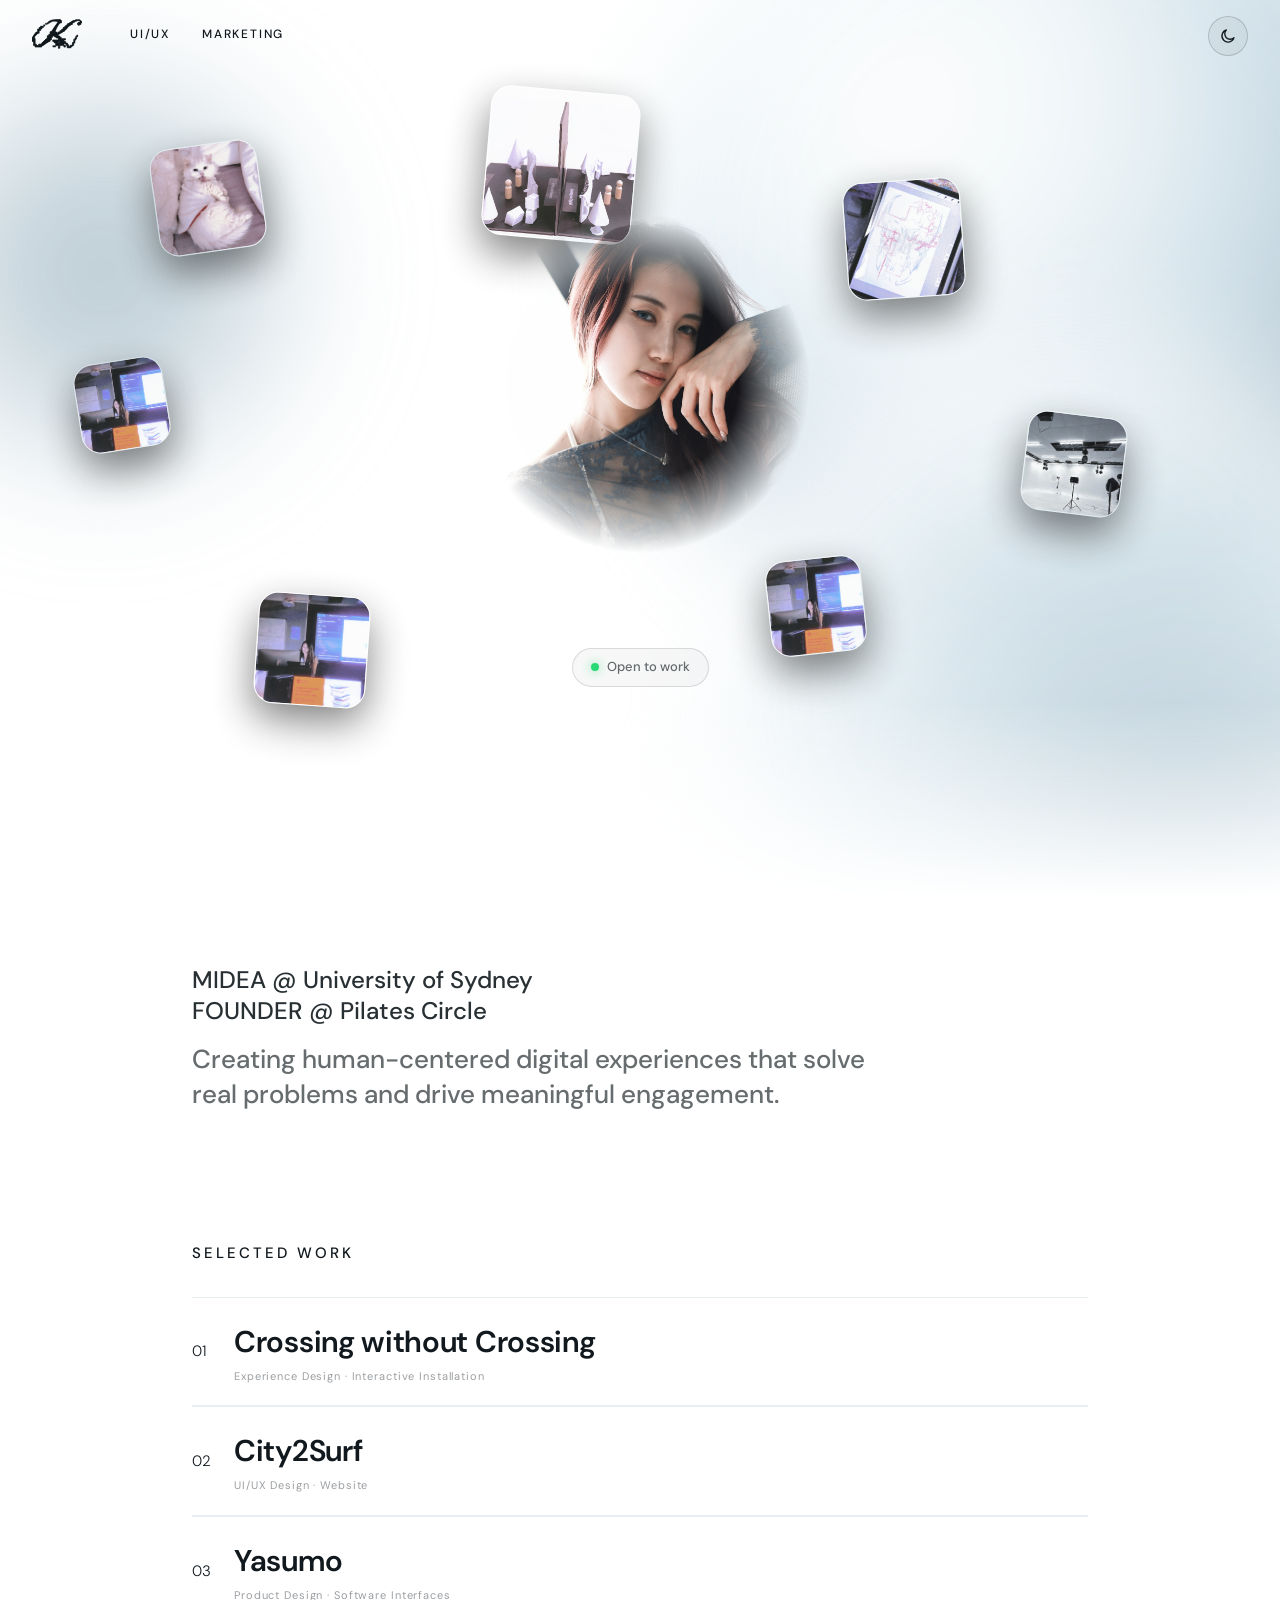
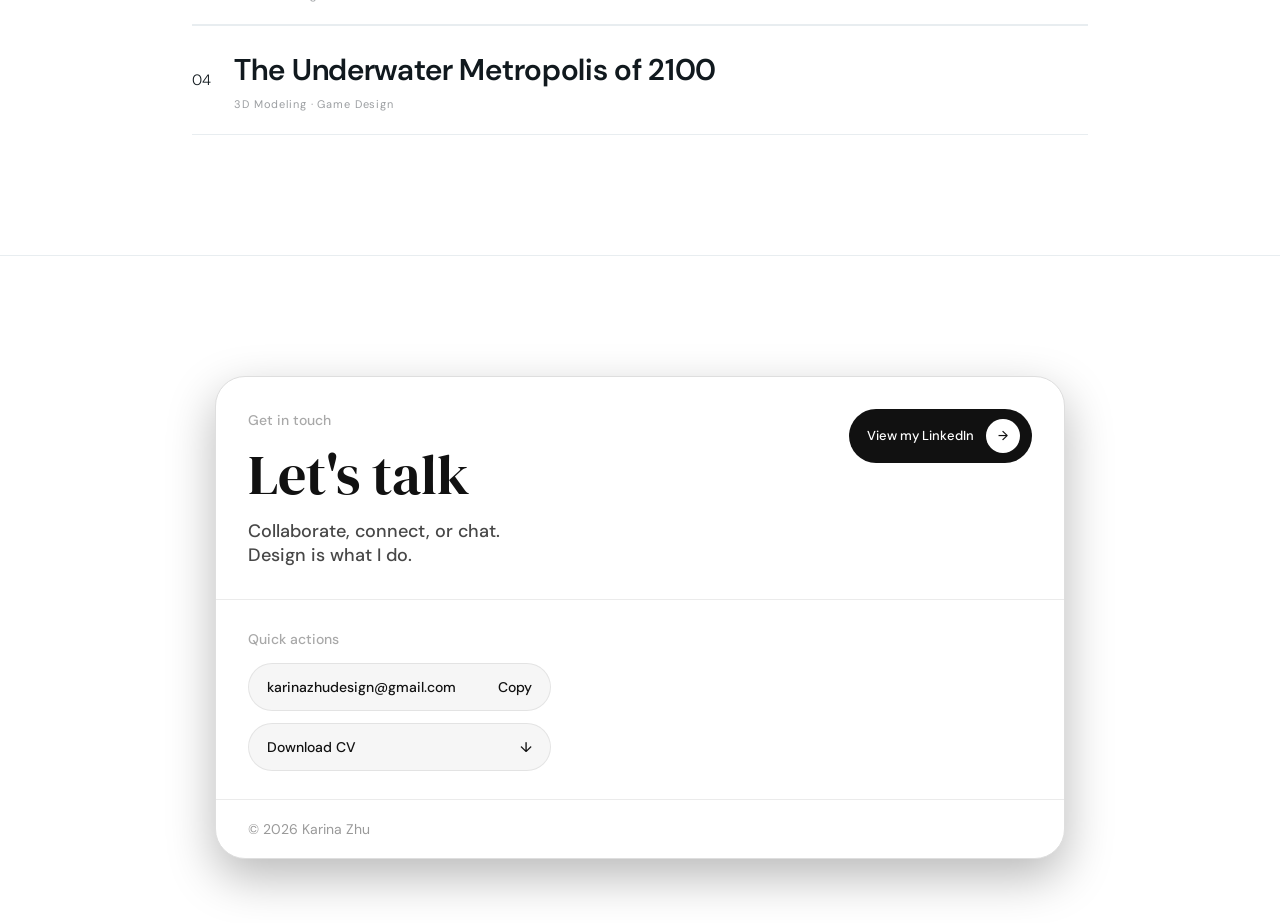
==== commit 0618ee13: "哈哈" ====
--- a/index.html
+++ b/index.html
@@ -18,26 +18,10 @@
 </head>
 
 <body>
-  <div id="loader">
-    <img
-    src="logo.svg"
-    alt="Karina Zhu"
-    class="loader-logo"
-    >
-
-    <p class="loader-text"></p>
-
-    <div class="loader-dots">
-    <span></span>
-    <span></span>
-    <span></span>
-  </div>
-</div>
-
-  <a href="index.html" class="site-logo" aria-label="Karina Zhu home">    <svg width="137" height="81" viewBox="0 0 137 81" fill="none" xmlns="http://www.w3.org/2000/svg" aria-hidden="true">      <path d="M63.5 35.8931H68V39.3931H71V35.3931H76.5V31.8931H81V28.8931H83.5V27.3931H85.5V23.3931H89.5V20.8931H92V18.3931H94V16.8931H96V14.8931H98V12.3931H102.5V10.3931H104.5V8.8931H108.5V6.3931H112V4.3931H119V2.3931H131.5V4.3931H121.5V6.3931H116.5V8.8931H113V10.8931H110.5V13.3931V14.8931H106.5V16.8931H102.5V19.3931H100.5V20.8931H98V23.8931H96V25.8931H94V27.8931H92V29.8931H90V32.3931H88V34.3931H83.5V36.3931H82V37.8931H77.5V40.3931H73.5V42.3931H71V45.3931H60V35.8931H63.5Z" fill="black"/>      <path d="M131.5 4.3931V8.8931H127.5V10.8931H125V14.8931H127V17.3931H129.5V14.8931H134V10.8931H136V6.3931H133.5V4.3931H131.5Z" fill="black"/>      <path d="M131.5 4.3931V2.3931H119V4.3931H112V6.3931H108.5V8.8931H104.5V10.3931H102.5V12.3931H98V14.8931H96V16.8931H94V18.3931H92V20.8931H89.5V23.3931H85.5V27.3931H83.5V28.8931H81V31.8931H76.5V35.3931H71V39.3931H68V35.8931H63.5H60V45.3931H71V42.3931H73.5V40.3931H77.5V37.8931H82V36.3931H83.5V34.3931H88V32.3931H90V29.8931H92V27.8931H94V25.8931H96V23.8931H98V20.8931H100.5V19.3931H102.5V16.8931H106.5V14.8931H110.5V13.3931V10.8931H113V8.8931H116.5V6.3931H121.5V4.3931H131.5ZM131.5 4.3931V8.8931H127.5V10.8931H125V14.8931H127V17.3931H129.5V14.8931H134V10.8931H136V6.3931H133.5V4.3931H131.5Z" stroke="black"/>      <path d="M72.5 46.3931H76V49.8931H80V53.8931H91.5V57.3931H87.5V61.3931H84V64.8931H87.5V72.8931H76V65.3931V61.3931H72.5V57.3931V46.3931Z" fill="black"/>      <path d="M87.5 72.8931V76.8931H91.5V72.8931H87.5Z" fill="black"/>      <path d="M72.5 61.3931V57.3931H57V61.3931H61V65.3931H65V72.8931H72.5V65.3931V61.3931Z" fill="black"/>      <path d="M72.5 65.3931V72.8931V80.3931H76V72.8931V65.3931H72.5Z" fill="black"/>      <path d="M87.5 72.8931V64.8931H84V61.3931H87.5V57.3931H91.5V53.8931H80V49.8931H76V46.3931H72.5V57.3931M87.5 72.8931H76M87.5 72.8931V76.8931H91.5V72.8931H87.5ZM76 72.8931V65.3931M76 72.8931V80.3931M72.5 61.3931H76V65.3931M72.5 61.3931V57.3931M72.5 61.3931V65.3931M72.5 57.3931H57V61.3931H61V65.3931H65V72.8931H72.5M72.5 72.8931V65.3931M72.5 72.8931V80.3931M72.5 65.3931H76M72.5 65.3931V80.3931M76 65.3931V80.3931M76 80.3931H72.5" stroke="black"/>      <path d="M65 72.8931V76.8931H57V72.8931H65Z" fill="black" stroke="black"/>      <path d="M61.5 45.3931V48.8931H65.5V50.8931H67.5V52.3931H71.5H73V47.3931L61.5 45.3931Z" fill="black"/>      <path d="M88 61.3931H92V65.8931H97V70.3931H100V73.8931H102.5V77.3931H105V71.8931H111V64.3931H114.5V55.8931H117.5V52.3931H120V47.3931H123V43.8931H125V48.8931H122V54.3931H120V57.8931H117.5V65.8931H114.5V70.3931H113V73.8931H109.5V75.3931H107V77.3931V78.8931H105H96.5V71.8931H93V67.3931H90.5H83.5V63.3931V59.3931L88 61.3931Z" fill="black"/>      <path d="M61.5 45.3931V48.8931H65.5V50.8931H67.5V52.3931H71.5H73V47.3931L61.5 45.3931Z" stroke="black"/>      <path d="M88 61.3931H92V65.8931H97V70.3931H100V73.8931H102.5V77.3931H105V71.8931H111V64.3931H114.5V55.8931H117.5V52.3931H120V47.3931H123V43.8931H125V48.8931H122V54.3931H120V57.8931H117.5V65.8931H114.5V70.3931H113V73.8931H109.5V75.3931H107V77.3931V78.8931H105H96.5V71.8931H93V67.3931H90.5H83.5V63.3931V59.3931L88 61.3931Z" stroke="black"/>      <path d="M68 44.3931V42.8931L59.5 41.8931C61.5 47.0931 69 49.0598 72.5 49.3931V45.8931H71.5V44.3931H68Z" fill="black" stroke="black"/>      <path d="M76.5 10.3931C71.6667 17.0598 62.4 31.4931 64 35.8931C65.6 40.2931 62.6667 42.0598 61 42.3931V45.8931H56.5V49.8931H53V57.3931H49.5V61.3931H46.5C40.3333 65.7264 28 74.2931 28 73.8931V72.8931H26V76.8931H8.5V72.8931H4.5V61.3931H0.5V49.8931H2C3.5 45.5598 10.4 36.9931 12 35.3931H15.5V27.3931H19.5V23.3931H23.5V19.8931H31V23.3931H27V27.3931H23.5V31.3931H19.5V38.8931H17C14.5 41.0598 6 46.5931 6 53.3931H8.5V68.8931H12V72.8931H18.5V68.8931H26.5V66.3931C30.3333 62.8931 38.1 55.5931 38.5 54.3931H42V45.8931H46V42.3931H49.5V34.8931H53C60.3333 24.2264 74.9 2.6931 76.5 1.8931L78 3.3931L80 4.8931V10.3931H78.5H76.5Z" fill="black"/>      <path d="M28 73.8931C28 74.2931 40.3333 65.7264 46.5 61.3931H49.5V57.3931H53V49.8931H56.5V45.8931H61V42.3931C62.6667 42.0598 65.6 40.2931 64 35.8931C62.4 31.4931 71.6667 17.0598 76.5 10.3931H78.5H80V4.8931L78 3.3931L76.5 1.8931C74.9 2.6931 60.3333 24.2264 53 34.8931H49.5V42.3931H46V45.8931H42V54.3931H38.5C38.1 55.5931 30.3333 62.8931 26.5 66.3931V68.8931H18.5V72.8931H12V68.8931H8.5V53.3931H6C6 46.5931 14.5 41.0598 17 38.8931H19.5V31.3931H23.5V27.3931H27V23.3931H31V19.8931H23.5V23.3931H19.5V27.3931H15.5V35.3931H12C10.4 36.9931 3.5 45.5598 2 49.8931H0.5V61.3931H4.5V72.8931H8.5V76.8931H26V72.8931H28M28 73.8931C28 73.4931 28 73.0598 28 72.8931M28 73.8931V72.8931" stroke="black"/>      <path d="M31.5 15.8931V19.8931H35.5V15.8931H31.5Z" fill="black" stroke="black"/>      <path d="M36.5 11.3931V15.3931H40.5C50.8333 10.7264 54.7 2.79311 71.5 8.39311L76.5 10.8931H80.5V3.3931H77.5V0.893097H76C67.5 -0.273567 48.9 0.593115 40.5 11.3931H36.5Z" fill="black" stroke="black"/>    </svg>  </a>
+<a href="index.html" class="site-logo" aria-label="Karina Zhu home">    <svg width="137" height="81" viewBox="0 0 137 81" fill="none" xmlns="http://www.w3.org/2000/svg" aria-hidden="true">      <path d="M63.5 35.8931H68V39.3931H71V35.3931H76.5V31.8931H81V28.8931H83.5V27.3931H85.5V23.3931H89.5V20.8931H92V18.3931H94V16.8931H96V14.8931H98V12.3931H102.5V10.3931H104.5V8.8931H108.5V6.3931H112V4.3931H119V2.3931H131.5V4.3931H121.5V6.3931H116.5V8.8931H113V10.8931H110.5V13.3931V14.8931H106.5V16.8931H102.5V19.3931H100.5V20.8931H98V23.8931H96V25.8931H94V27.8931H92V29.8931H90V32.3931H88V34.3931H83.5V36.3931H82V37.8931H77.5V40.3931H73.5V42.3931H71V45.3931H60V35.8931H63.5Z" fill="black"/>      <path d="M131.5 4.3931V8.8931H127.5V10.8931H125V14.8931H127V17.3931H129.5V14.8931H134V10.8931H136V6.3931H133.5V4.3931H131.5Z" fill="black"/>      <path d="M131.5 4.3931V2.3931H119V4.3931H112V6.3931H108.5V8.8931H104.5V10.3931H102.5V12.3931H98V14.8931H96V16.8931H94V18.3931H92V20.8931H89.5V23.3931H85.5V27.3931H83.5V28.8931H81V31.8931H76.5V35.3931H71V39.3931H68V35.8931H63.5H60V45.3931H71V42.3931H73.5V40.3931H77.5V37.8931H82V36.3931H83.5V34.3931H88V32.3931H90V29.8931H92V27.8931H94V25.8931H96V23.8931H98V20.8931H100.5V19.3931H102.5V16.8931H106.5V14.8931H110.5V13.3931V10.8931H113V8.8931H116.5V6.3931H121.5V4.3931H131.5ZM131.5 4.3931V8.8931H127.5V10.8931H125V14.8931H127V17.3931H129.5V14.8931H134V10.8931H136V6.3931H133.5V4.3931H131.5Z" stroke="black"/>      <path d="M72.5 46.3931H76V49.8931H80V53.8931H91.5V57.3931H87.5V61.3931H84V64.8931H87.5V72.8931H76V65.3931V61.3931H72.5V57.3931V46.3931Z" fill="black"/>      <path d="M87.5 72.8931V76.8931H91.5V72.8931H87.5Z" fill="black"/>      <path d="M72.5 61.3931V57.3931H57V61.3931H61V65.3931H65V72.8931H72.5V65.3931V61.3931Z" fill="black"/>      <path d="M72.5 65.3931V72.8931V80.3931H76V72.8931V65.3931H72.5Z" fill="black"/>      <path d="M87.5 72.8931V64.8931H84V61.3931H87.5V57.3931H91.5V53.8931H80V49.8931H76V46.3931H72.5V57.3931M87.5 72.8931H76M87.5 72.8931V76.8931H91.5V72.8931H87.5ZM76 72.8931V65.3931M76 72.8931V80.3931M72.5 61.3931H76V65.3931M72.5 61.3931V57.3931M72.5 61.3931V65.3931M72.5 57.3931H57V61.3931H61V65.3931H65V72.8931H72.5M72.5 72.8931V65.3931M72.5 72.8931V80.3931M72.5 65.3931H76M72.5 65.3931V80.3931M76 65.3931V80.3931M76 80.3931H72.5" stroke="black"/>      <path d="M65 72.8931V76.8931H57V72.8931H65Z" fill="black" stroke="black"/>      <path d="M61.5 45.3931V48.8931H65.5V50.8931H67.5V52.3931H71.5H73V47.3931L61.5 45.3931Z" fill="black"/>      <path d="M88 61.3931H92V65.8931H97V70.3931H100V73.8931H102.5V77.3931H105V71.8931H111V64.3931H114.5V55.8931H117.5V52.3931H120V47.3931H123V43.8931H125V48.8931H122V54.3931H120V57.8931H117.5V65.8931H114.5V70.3931H113V73.8931H109.5V75.3931H107V77.3931V78.8931H105H96.5V71.8931H93V67.3931H90.5H83.5V63.3931V59.3931L88 61.3931Z" fill="black"/>      <path d="M61.5 45.3931V48.8931H65.5V50.8931H67.5V52.3931H71.5H73V47.3931L61.5 45.3931Z" stroke="black"/>      <path d="M88 61.3931H92V65.8931H97V70.3931H100V73.8931H102.5V77.3931H105V71.8931H111V64.3931H114.5V55.8931H117.5V52.3931H120V47.3931H123V43.8931H125V48.8931H122V54.3931H120V57.8931H117.5V65.8931H114.5V70.3931H113V73.8931H109.5V75.3931H107V77.3931V78.8931H105H96.5V71.8931H93V67.3931H90.5H83.5V63.3931V59.3931L88 61.3931Z" stroke="black"/>      <path d="M68 44.3931V42.8931L59.5 41.8931C61.5 47.0931 69 49.0598 72.5 49.3931V45.8931H71.5V44.3931H68Z" fill="black" stroke="black"/>      <path d="M76.5 10.3931C71.6667 17.0598 62.4 31.4931 64 35.8931C65.6 40.2931 62.6667 42.0598 61 42.3931V45.8931H56.5V49.8931H53V57.3931H49.5V61.3931H46.5C40.3333 65.7264 28 74.2931 28 73.8931V72.8931H26V76.8931H8.5V72.8931H4.5V61.3931H0.5V49.8931H2C3.5 45.5598 10.4 36.9931 12 35.3931H15.5V27.3931H19.5V23.3931H23.5V19.8931H31V23.3931H27V27.3931H23.5V31.3931H19.5V38.8931H17C14.5 41.0598 6 46.5931 6 53.3931H8.5V68.8931H12V72.8931H18.5V68.8931H26.5V66.3931C30.3333 62.8931 38.1 55.5931 38.5 54.3931H42V45.8931H46V42.3931H49.5V34.8931H53C60.3333 24.2264 74.9 2.6931 76.5 1.8931L78 3.3931L80 4.8931V10.3931H78.5H76.5Z" fill="black"/>      <path d="M28 73.8931C28 74.2931 40.3333 65.7264 46.5 61.3931H49.5V57.3931H53V49.8931H56.5V45.8931H61V42.3931C62.6667 42.0598 65.6 40.2931 64 35.8931C62.4 31.4931 71.6667 17.0598 76.5 10.3931H78.5H80V4.8931L78 3.3931L76.5 1.8931C74.9 2.6931 60.3333 24.2264 53 34.8931H49.5V42.3931H46V45.8931H42V54.3931H38.5C38.1 55.5931 30.3333 62.8931 26.5 66.3931V68.8931H18.5V72.8931H12V68.8931H8.5V53.3931H6C6 46.5931 14.5 41.0598 17 38.8931H19.5V31.3931H23.5V27.3931H27V23.3931H31V19.8931H23.5V23.3931H19.5V27.3931H15.5V35.3931H12C10.4 36.9931 3.5 45.5598 2 49.8931H0.5V61.3931H4.5V72.8931H8.5V76.8931H26V72.8931H28M28 73.8931C28 73.4931 28 73.0598 28 72.8931M28 73.8931V72.8931" stroke="black"/>      <path d="M31.5 15.8931V19.8931H35.5V15.8931H31.5Z" fill="black" stroke="black"/>      <path d="M36.5 11.3931V15.3931H40.5C50.8333 10.7264 54.7 2.79311 71.5 8.39311L76.5 10.8931H80.5V3.3931H77.5V0.893097H76C67.5 -0.273567 48.9 0.593115 40.5 11.3931H36.5Z" fill="black" stroke="black"/>    </svg>  </a>
 
   <nav class="nav" aria-label="Main navigation">
-    <a href="#projects" class="nav__link">UI/UX</a>
+    <a href="uiux.html" class="nav__link">UI/UX</a>
     <a href="marketing.html" class="nav__link">Marketing</a>
   </nav>
 
--- a/style.css
+++ b/style.css
@@ -47,129 +47,7 @@
   padding: 0;
 }
 
-#loader{
-  position:fixed;
-  inset:0;
-
-  z-index:9999;
-
-  background:#080808;
-
-  display:flex;
-  flex-direction:column;
-  justify-content:center;
-  align-items:center;
-
-  gap:20px;
-
-  transition:
-    opacity .8s ease,
-    visibility .8s ease;
-}
-
-#loader.hidden{
-  opacity:0;
-  visibility:hidden;
-}
-
-.loader-logo{
-  width:120px;
-  height:auto;
-
-  filter:
-  brightness(0)
-  invert(1);
-
-  animation:
-  logoFade 3s ease-in-out infinite;
-}
-
-@keyframes logoFade{
-
-  0%{
-    opacity:.4;
-    transform:scale(.98);
-  }
-
-  50%{
-    opacity:1;
-    transform:scale(1);
-  }
-
-  100%{
-    opacity:.4;
-    transform:scale(.98);
-  }
-
-}
-
-.loader-text{
-  font-family:"DM Sans",sans-serif;
-  font-size:12px;
-
-  letter-spacing:.08em;
-  text-transform:none;
-  max-width:320px;
-  text-align:center;
-  line-height:1.5;
-
-  color:rgba(255,255,255,.55);
-
-  transition: opacity .3s ease;
-
-  animation:
-  textPulse 2.5s ease infinite;
-}
-
-@keyframes textPulse{
-
-  0%,100%{
-    opacity:.35;
-  }
-
-  50%{
-    opacity:.8;
-  }
-
-}
-
-.loader-dots{
-  display:flex;
-  gap:10px;
-}
-
-.loader-dots span{
-
-  width:8px;
-  height:8px;
-
-  border-radius:50%;
-  background:#fff;
-
-  animation:bounce 1s infinite;
-}
-
-.loader-dots span:nth-child(2){
-  animation-delay:.15s;
-}
-
-.loader-dots span:nth-child(3){
-  animation-delay:.3s;
-}
-
-@keyframes bounce{
-
-  0%,80%,100%{
-    transform:scale(.5);
-    opacity:.4;
-  }
-
-  40%{
-    transform:scale(1);
-    opacity:1;
-  }
-
-}
+
 
 html {
   scroll-behavior: smooth;
@@ -2535,7 +2413,7 @@
   margin-top: 64px;
   overflow: hidden;
   border: 1px solid var(--color-border);
-  border-radius: 18px;
+  border-radius: 0;
   background: var(--color-surface);
 }
 
@@ -2680,3 +2558,14 @@
     padding-bottom: 58px;
   }
 }
+
+
+/* ==========================================================
+   CASE STUDY IMAGE SHAPE — editorial / square
+   ========================================================== */
+
+.case-study-media,
+.case-study-media img,
+.case-study-media iframe {
+  border-radius: 0 !important;
+}
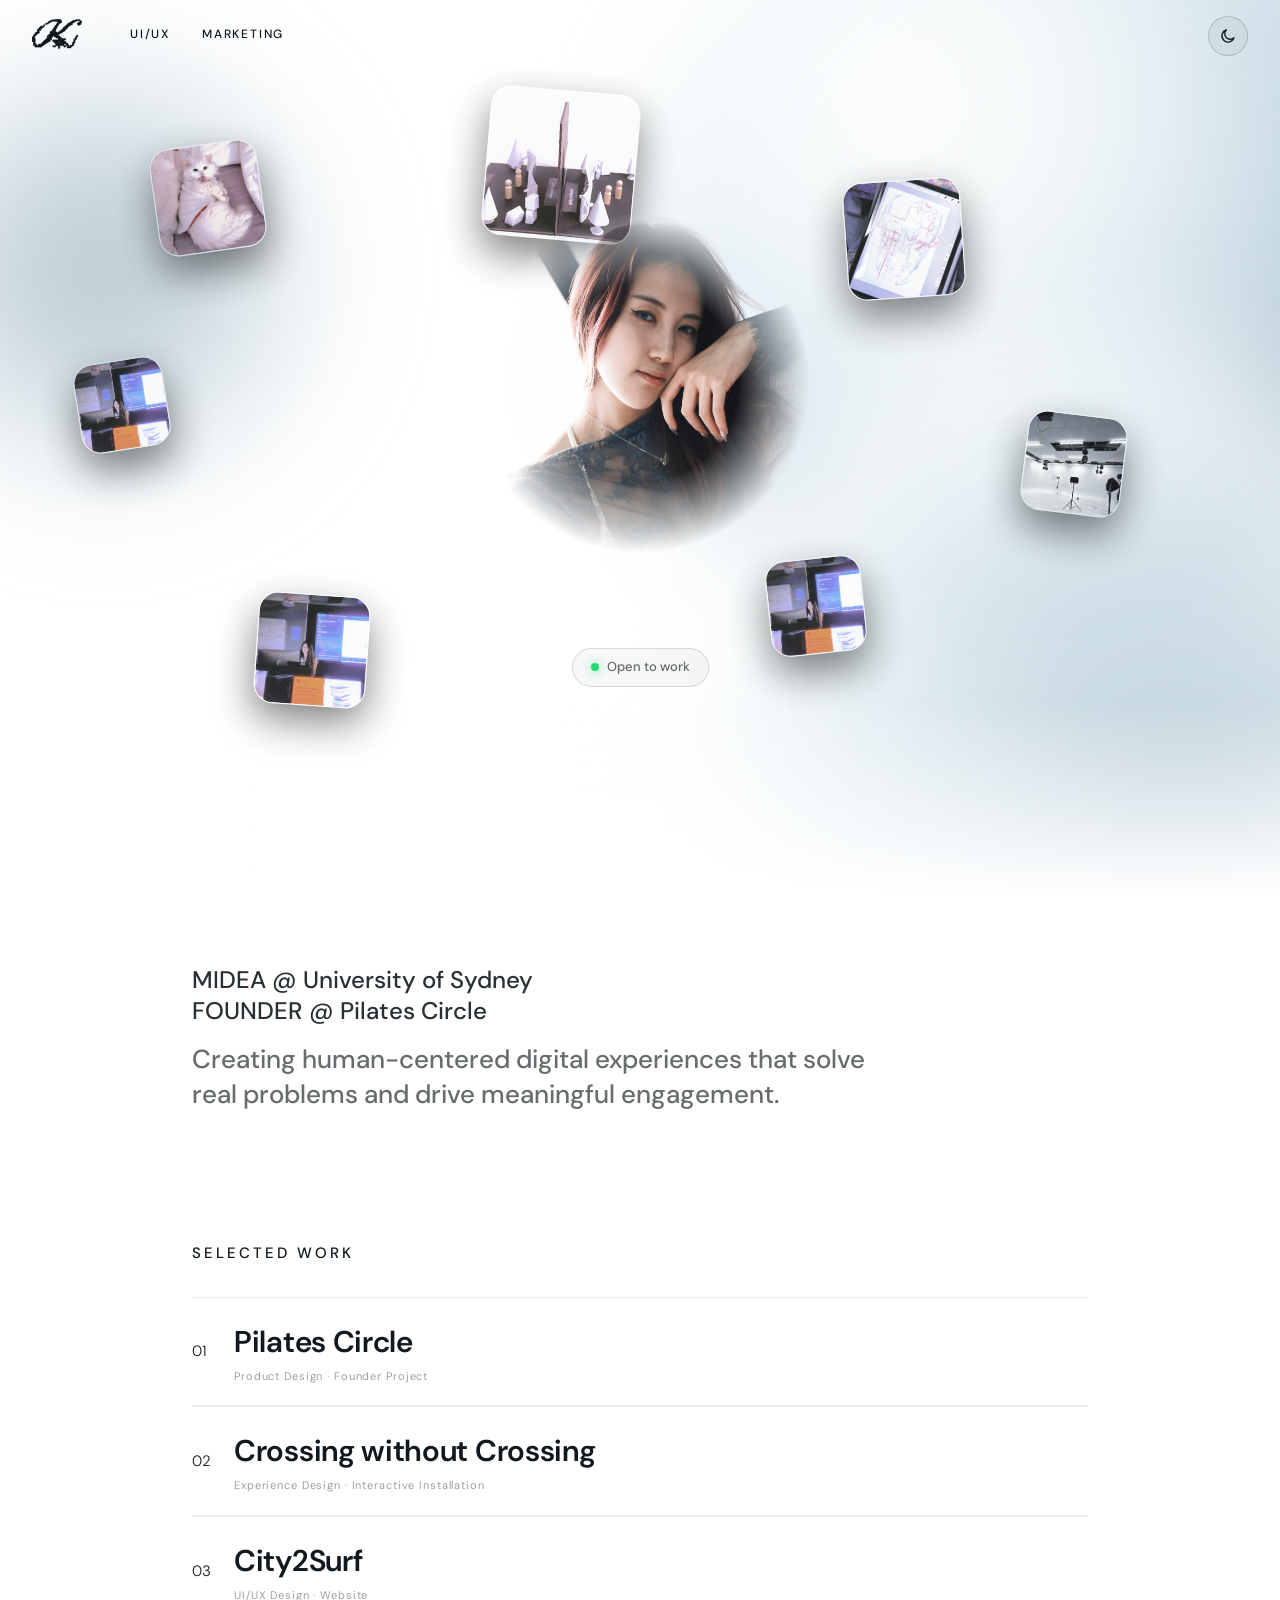
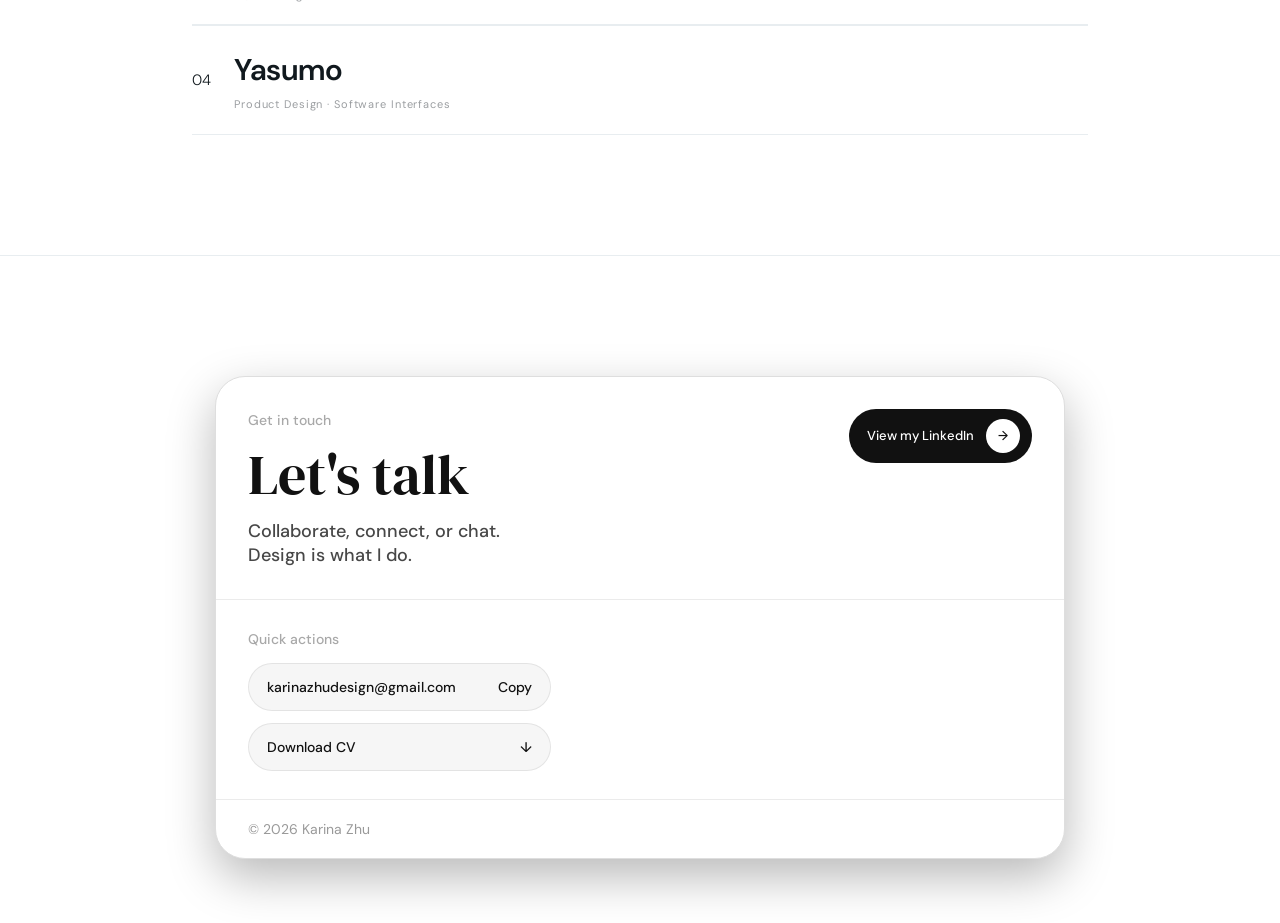
==== commit 00da1db4: "UP" ====
--- a/index.html
+++ b/index.html
@@ -87,9 +87,22 @@
         <p class="projects__label">Selected work</p>
                 <ul class="project-list" aria-label="Project list">
           <li class="project-item reveal">
-            <a class="project" data-project="0" href="crossing-without-crossing.html" aria-label="View Crossing without Crossing case study">
+            <a class="project" data-project="0" href="pilates-circle.html" aria-label="View Pilates Circle case study">
               <div class="project__left">
                 <span class="project__index" aria-hidden="true">01</span>
+                <div>
+                  <h2 class="project__name">Pilates Circle</h2>
+                  <p class="project__discipline">Product Design · Founder Project</p>
+                </div>
+              </div>
+              <span class="project__arrow" aria-hidden="true">→</span>
+            </a>
+          </li>
+
+          <li class="project-item reveal">
+            <a class="project" data-project="1" href="crossing-without-crossing.html" aria-label="View Crossing without Crossing case study">
+              <div class="project__left">
+                <span class="project__index" aria-hidden="true">02</span>
                 <div>
                   <h2 class="project__name">Crossing without Crossing</h2>
                   <p class="project__discipline">Experience Design · Interactive Installation</p>
@@ -100,9 +113,9 @@
           </li>
 
           <li class="project-item reveal">
-            <a class="project" data-project="1" href="city2surf.html" aria-label="View City2Surf case study">
+            <a class="project" data-project="2" href="city2surf.html" aria-label="View City2Surf case study">
               <div class="project__left">
-                <span class="project__index" aria-hidden="true">02</span>
+                <span class="project__index" aria-hidden="true">03</span>
                 <div>
                   <h2 class="project__name">City2Surf</h2>
                   <p class="project__discipline">UI/UX Design · Website</p>
@@ -113,25 +126,12 @@
           </li>
 
           <li class="project-item reveal">
-            <a class="project" data-project="2" href="yasumo.html" aria-label="View Yasumo case study">
+            <a class="project" data-project="3" href="yasumo.html" aria-label="View Yasumo case study">
               <div class="project__left">
-                <span class="project__index" aria-hidden="true">03</span>
+                <span class="project__index" aria-hidden="true">04</span>
                 <div>
                   <h2 class="project__name">Yasumo</h2>
                   <p class="project__discipline">Product Design · Software Interfaces</p>
-                </div>
-              </div>
-              <span class="project__arrow" aria-hidden="true">→</span>
-            </a>
-          </li>
-
-          <li class="project-item reveal">
-            <a class="project" data-project="3" href="underwater-metropolis.html" aria-label="View The Underwater Metropolis of 2100 case study">
-              <div class="project__left">
-                <span class="project__index" aria-hidden="true">04</span>
-                <div>
-                  <h2 class="project__name">The Underwater Metropolis of 2100</h2>
-                  <p class="project__discipline">3D Modeling · Game Design</p>
                 </div>
               </div>
               <span class="project__arrow" aria-hidden="true">→</span>
--- a/style.css
+++ b/style.css
@@ -2569,3 +2569,24 @@
 .case-study-media iframe {
   border-radius: 0 !important;
 }
+
+
+/* ==========================================================
+   IMAGE LOADING POLISH — smoother card/media rendering
+   ========================================================== */
+
+.csc-img-panel,
+.case-study-media {
+  background: rgba(111, 143, 162, 0.05);
+}
+
+.csc-static,
+.case-study-media img {
+  opacity: 0;
+  transition: opacity 0.45s ease;
+}
+
+.csc-static.is-loaded,
+.case-study-media img.is-loaded {
+  opacity: 1;
+}
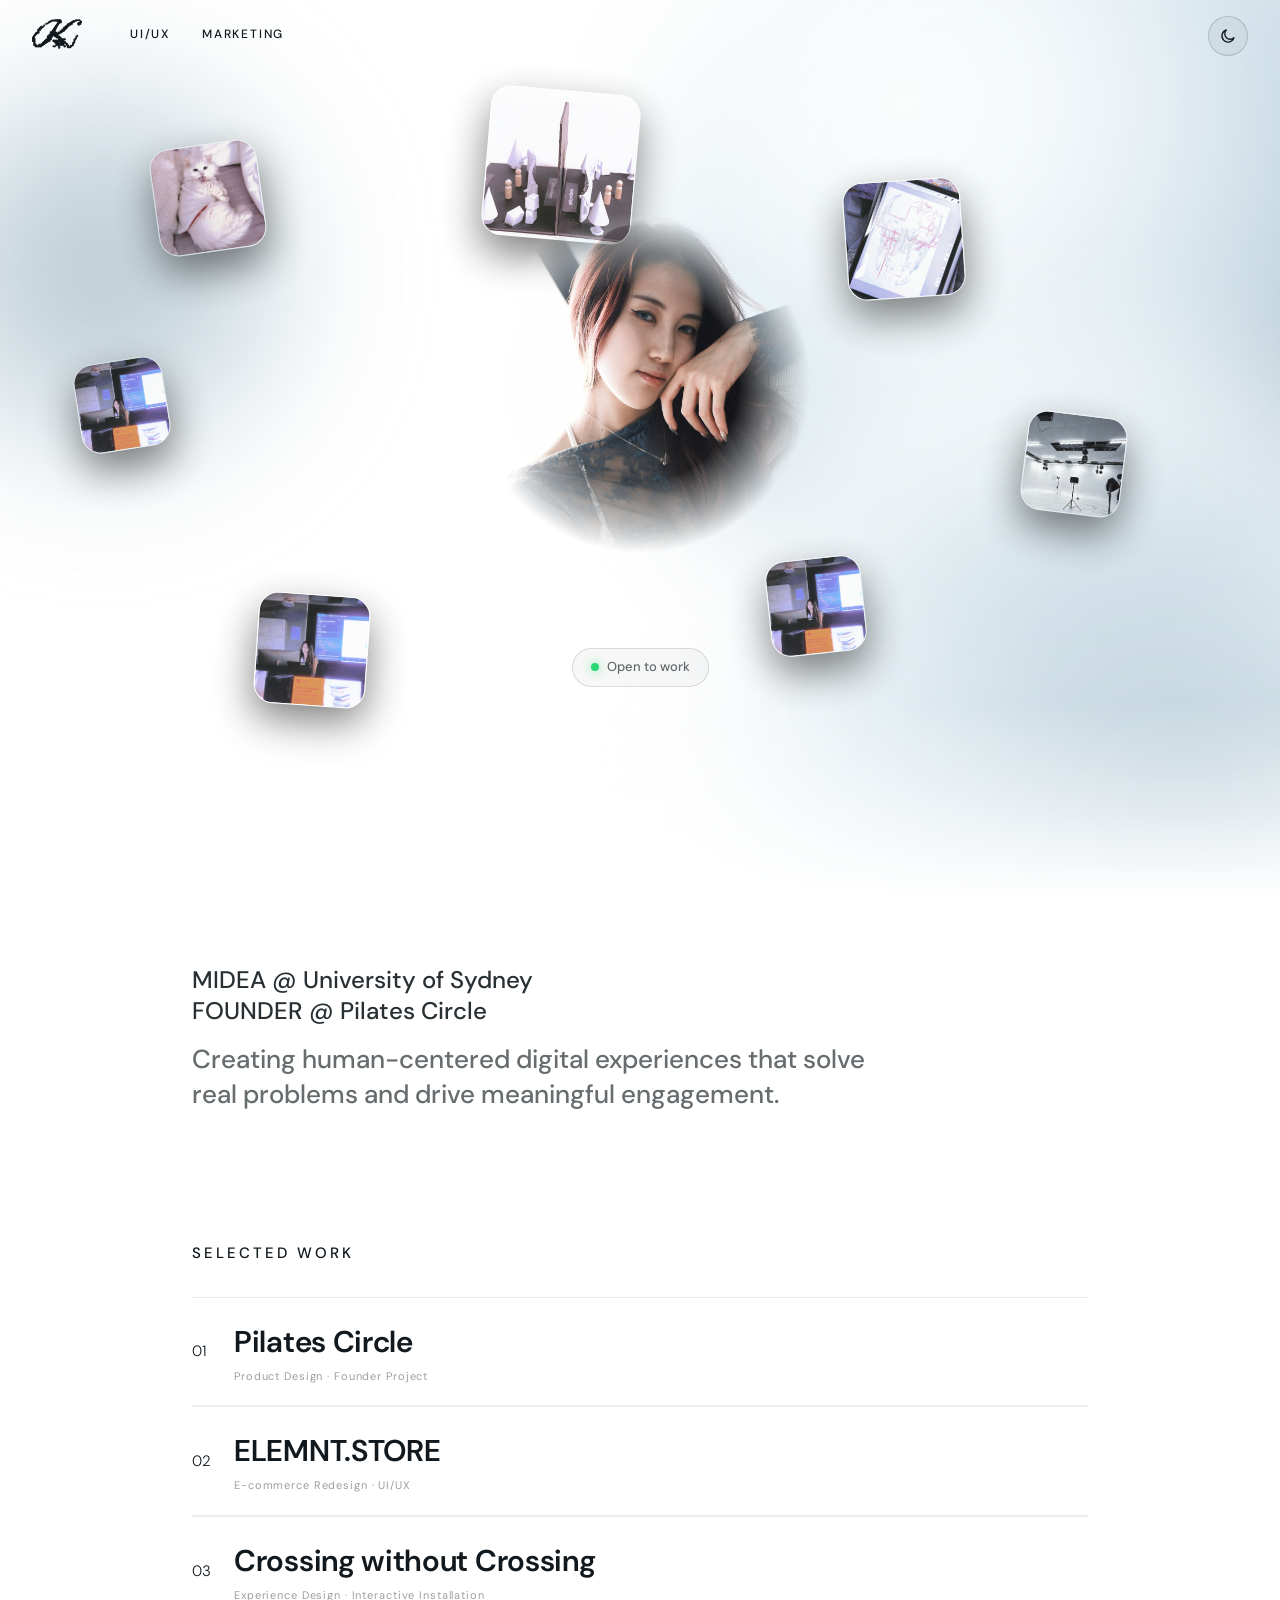
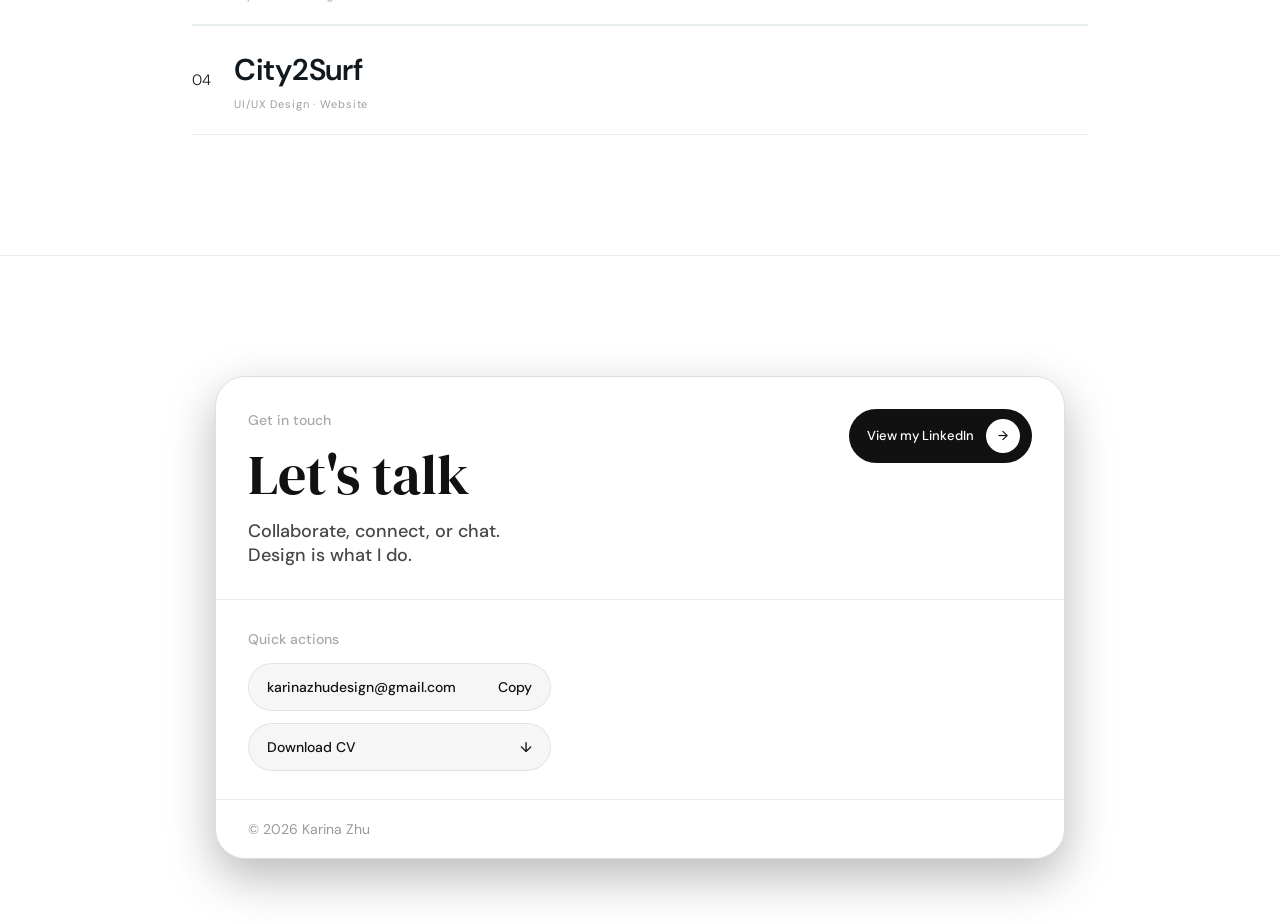
==== commit 8fc908e4: "update" ====
--- a/index.html
+++ b/index.html
@@ -85,58 +85,11 @@
     <section id="projects" class="projects">
       <div class="container">
         <p class="projects__label">Selected work</p>
-                <ul class="project-list" aria-label="Project list">
-          <li class="project-item reveal">
-            <a class="project" data-project="0" href="pilates-circle.html" aria-label="View Pilates Circle case study">
-              <div class="project__left">
-                <span class="project__index" aria-hidden="true">01</span>
-                <div>
-                  <h2 class="project__name">Pilates Circle</h2>
-                  <p class="project__discipline">Product Design · Founder Project</p>
-                </div>
-              </div>
-              <span class="project__arrow" aria-hidden="true">→</span>
-            </a>
-          </li>
-
-          <li class="project-item reveal">
-            <a class="project" data-project="1" href="crossing-without-crossing.html" aria-label="View Crossing without Crossing case study">
-              <div class="project__left">
-                <span class="project__index" aria-hidden="true">02</span>
-                <div>
-                  <h2 class="project__name">Crossing without Crossing</h2>
-                  <p class="project__discipline">Experience Design · Interactive Installation</p>
-                </div>
-              </div>
-              <span class="project__arrow" aria-hidden="true">→</span>
-            </a>
-          </li>
-
-          <li class="project-item reveal">
-            <a class="project" data-project="2" href="city2surf.html" aria-label="View City2Surf case study">
-              <div class="project__left">
-                <span class="project__index" aria-hidden="true">03</span>
-                <div>
-                  <h2 class="project__name">City2Surf</h2>
-                  <p class="project__discipline">UI/UX Design · Website</p>
-                </div>
-              </div>
-              <span class="project__arrow" aria-hidden="true">→</span>
-            </a>
-          </li>
-
-          <li class="project-item reveal">
-            <a class="project" data-project="3" href="yasumo.html" aria-label="View Yasumo case study">
-              <div class="project__left">
-                <span class="project__index" aria-hidden="true">04</span>
-                <div>
-                  <h2 class="project__name">Yasumo</h2>
-                  <p class="project__discipline">Product Design · Software Interfaces</p>
-                </div>
-              </div>
-              <span class="project__arrow" aria-hidden="true">→</span>
-            </a>
-          </li>
+        <ul class="project-list" aria-label="Project list">
+          <li class="project-item reveal"><a class="project" data-project="0" href="pilates-circle.html" aria-label="View Pilates Circle case study"><div class="project__left"><span class="project__index" aria-hidden="true">01</span><div><h2 class="project__name">Pilates Circle</h2><p class="project__discipline">Product Design · Founder Project</p></div></div><span class="project__arrow" aria-hidden="true">→</span></a></li>
+          <li class="project-item reveal"><a class="project" data-project="1" href="elemntstore.html" aria-label="View ELEMNT.STORE redesign case study"><div class="project__left"><span class="project__index" aria-hidden="true">02</span><div><h2 class="project__name">ELEMNT.STORE</h2><p class="project__discipline">E-commerce Redesign · UI/UX</p></div></div><span class="project__arrow" aria-hidden="true">→</span></a></li>
+          <li class="project-item reveal"><a class="project" data-project="2" href="crossing-without-crossing.html" aria-label="View Crossing without Crossing case study"><div class="project__left"><span class="project__index" aria-hidden="true">03</span><div><h2 class="project__name">Crossing without Crossing</h2><p class="project__discipline">Experience Design · Interactive Installation</p></div></div><span class="project__arrow" aria-hidden="true">→</span></a></li>
+          <li class="project-item reveal"><a class="project" data-project="3" href="city2surf.html" aria-label="View City2Surf case study"><div class="project__left"><span class="project__index" aria-hidden="true">04</span><div><h2 class="project__name">City2Surf</h2><p class="project__discipline">UI/UX Design · Website</p></div></div><span class="project__arrow" aria-hidden="true">→</span></a></li>
         </ul>
       </div>
     </section>
